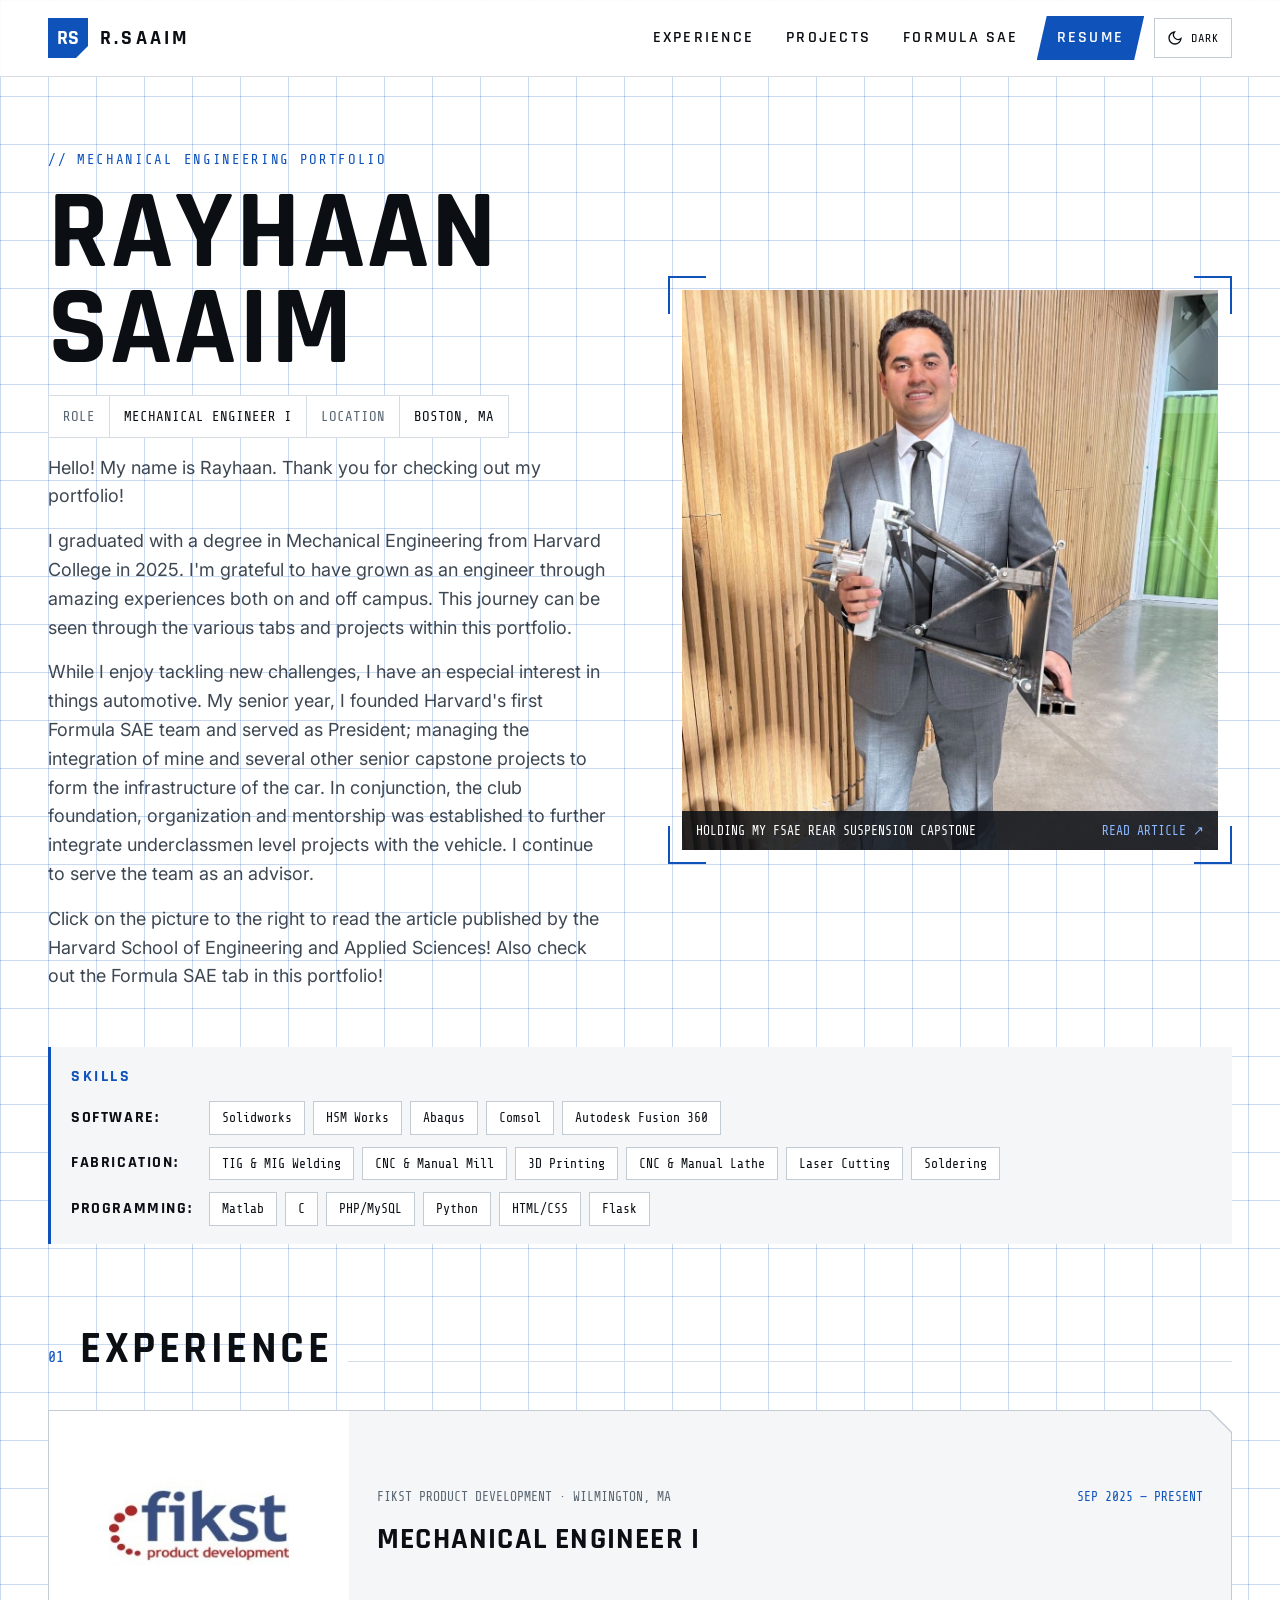
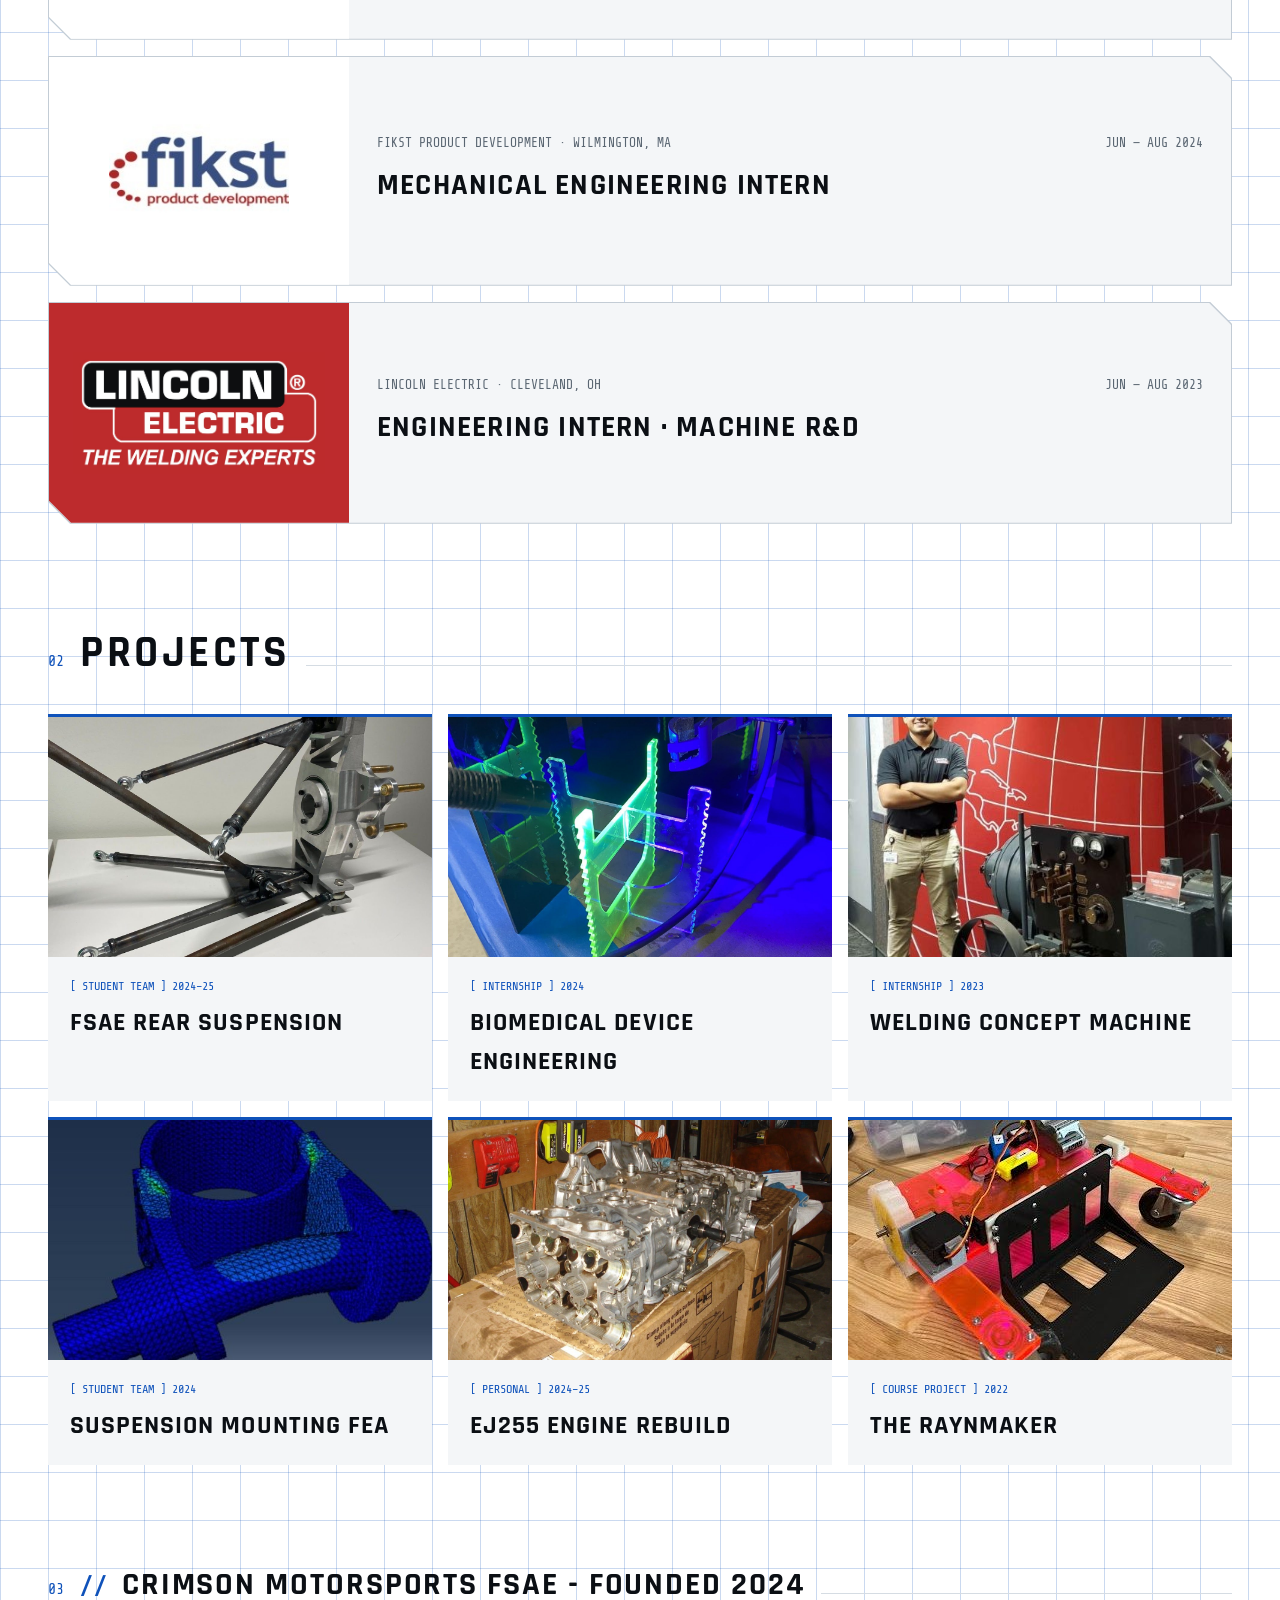
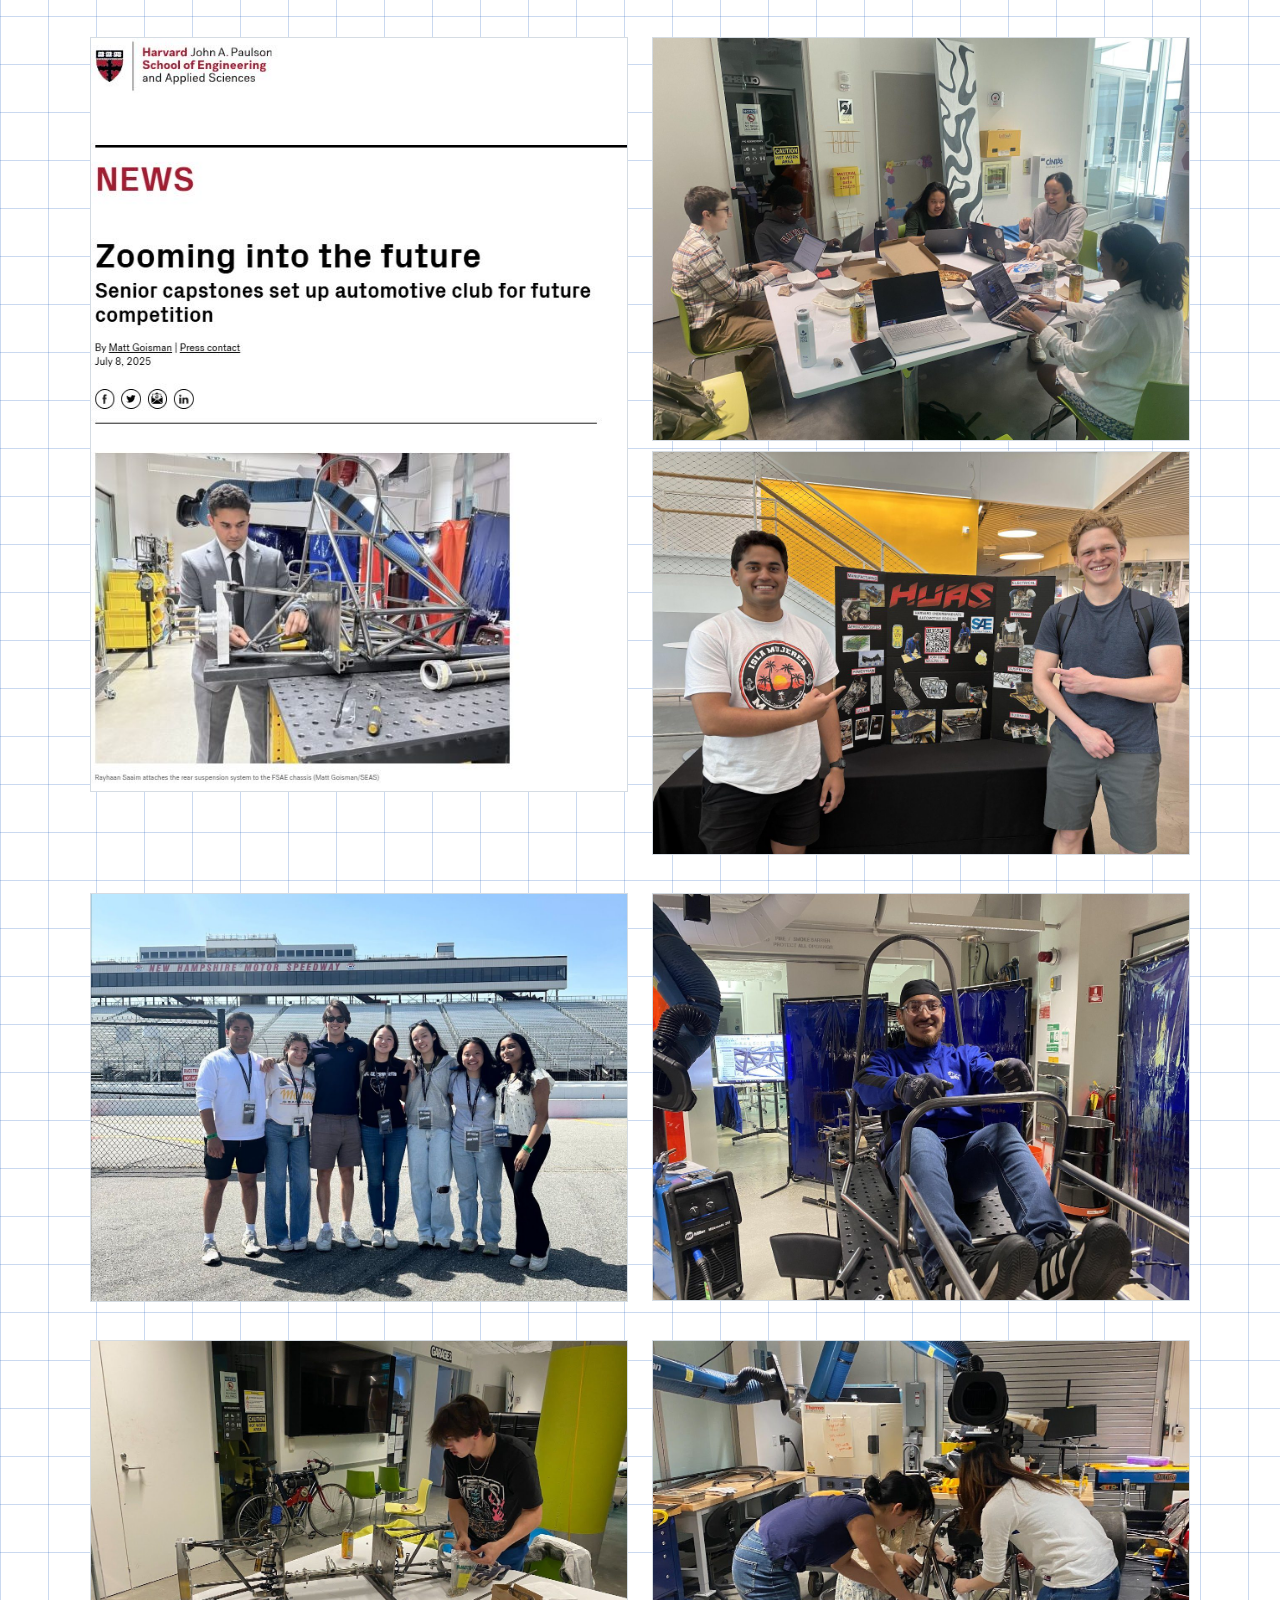
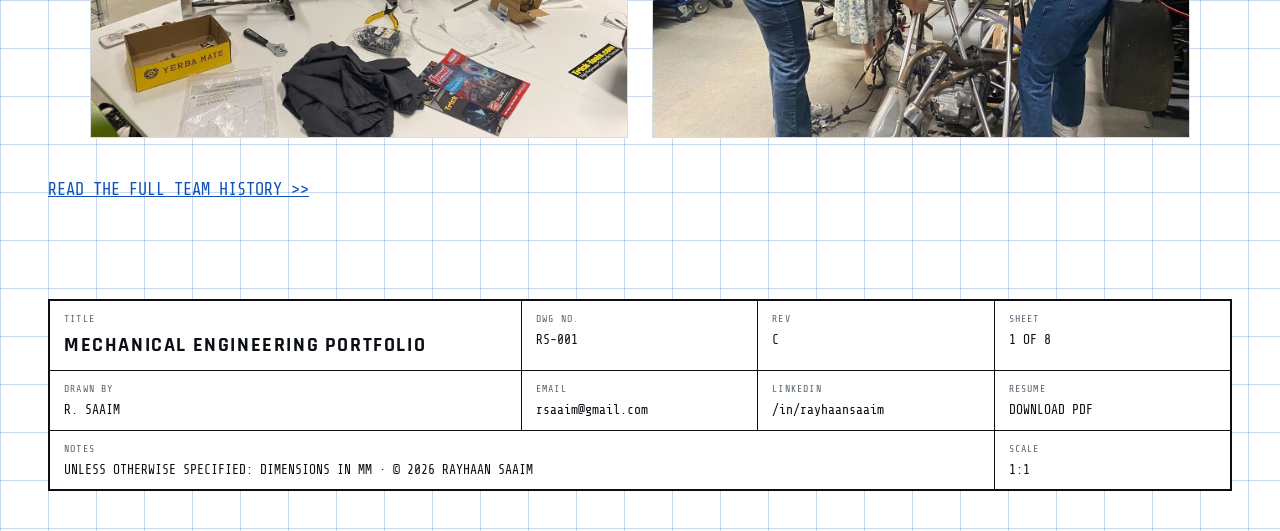
==== index.html @ 8b0a8cba "Remove homepage contact box (now in footer title block) Co-Authored-By: Claude Opus 5.5 <noreply@ant" ====
<!doctype html>
<html lang="en" data-theme="light">
<head>
<meta charset="utf-8">
<meta name="viewport" content="width=device-width, initial-scale=1">
<title>Rayhaan Saaim — Mechanical Engineer</title>
<meta name="description" content="Mechanical engineering portfolio of Rayhaan Saaim: production robotics hardware, FSAE suspension, FEA, and engine rebuilds.">
<meta property="og:title" content="Rayhaan Saaim — Mechanical Engineer">
<meta property="og:description" content="Mechanical engineering portfolio of Rayhaan Saaim: production robotics hardware, FSAE suspension, FEA, and engine rebuilds.">
<meta property="og:image" content="https://rsaaim.github.io/assets/img/hero/01_hero-holding-rear-suspension.jpg">
<link rel="icon" href="assets/favicon.svg" type="image/svg+xml">
<script>try{var t=localStorage.getItem('theme');if(t==='dark'||t==='light')document.documentElement.setAttribute('data-theme',t);}catch(e){}</script>
<link rel="preconnect" href="https://fonts.googleapis.com">
<link rel="preconnect" href="https://fonts.gstatic.com" crossorigin>
<link href="https://fonts.googleapis.com/css2?family=Rajdhani:wght@500;600;700&family=Share+Tech+Mono&family=Inter:wght@400;500;600&display=swap" rel="stylesheet">
<link rel="stylesheet" href="css/style.css">
</head>
<body>
<a class="skip" href="#main">Skip to content</a>
<header class="site-header">
  <a class="brand" href="index.html"><span class="brand-mark" aria-hidden="true">RS</span><span class="brand-name">R.SAAIM</span></a>
  <nav class="nav" aria-label="Main">
    <a href="index.html#experience">EXPERIENCE</a>
    <a href="index.html#projects">PROJECTS</a>
        <a href="formula-sae.html">FORMULA SAE</a>
    <a class="btn-resume" href="resume.pdf" target="_blank" rel="noopener">RESUME</a>
    <button class="theme-toggle" type="button" aria-label="Switch to dark mode">DARK</button>
  </nav>
</header>
<main id="main">

  <section class="wrap hero" id="top">
    <div class="hero-copy">
      <p class="eyebrow">// MECHANICAL ENGINEERING PORTFOLIO</p>
      <h1>Rayhaan<br>Saaim</h1>
      <div class="readout"><span class="k">ROLE</span><span>MECHANICAL ENGINEER I</span><span class="k">LOCATION</span><span>BOSTON, MA</span></div>
      <p class="lede">Hello! My name is Rayhaan. Thank you for checking out my portfolio!</p>
      <p class="lede">I graduated with a degree in Mechanical Engineering from Harvard College in 2025. I'm grateful to have grown as an engineer through amazing experiences both on and off campus. This journey can be seen through the various tabs and projects within this portfolio.</p>
      <p class="lede">While I enjoy tackling new challenges, I have an especial interest in things automotive. My senior year, I founded Harvard's first Formula SAE team and served as President; managing the integration of mine and several other senior capstone projects to form the infrastructure of the car. In conjunction, the club foundation, organization and mentorship was established to further integrate underclassmen level projects with the vehicle. I continue to serve the team as an advisor.</p>
      <p class="lede">Click on the picture to the right to read the article published by the Harvard School of Engineering and Applied Sciences! Also check out the Formula SAE tab in this portfolio!</p>
    </div>
    <figure class="bracket-frame"><span class="br-b" aria-hidden="true"></span>
      <a href="https://seas.harvard.edu/news/2025/07/zooming-future" target="_blank" rel="noopener" title="Read the Harvard SEAS article">
        <img src="assets/img/site/home/home_01_holding-my-fsae-rear-suspension-capstone.jpg" alt="Rayhaan holding his FSAE rear suspension capstone. Links to the Harvard SEAS article.">
      </a>
      <figcaption class="img-caption"><span>HOLDING MY FSAE REAR SUSPENSION CAPSTONE</span><a class="acc" href="https://seas.harvard.edu/news/2025/07/zooming-future" target="_blank" rel="noopener">READ ARTICLE ↗</a></figcaption>
    </figure>
  </section>

  <section class="wrap" aria-labelledby="skills-h"><div class="skills"><h2 id="skills-h">SKILLS</h2><div class="skill-row"><span class="skill-cat">Software:</span><span class="chip">Solidworks</span><span class="chip">HSM Works</span><span class="chip">Abaqus</span><span class="chip">Comsol</span><span class="chip">Autodesk Fusion 360</span></div><div class="skill-row"><span class="skill-cat">Fabrication:</span><span class="chip">TIG &amp; MIG Welding</span><span class="chip">CNC &amp; Manual Mill</span><span class="chip">3D Printing</span><span class="chip">CNC &amp; Manual Lathe</span><span class="chip">Laser Cutting</span><span class="chip">Soldering</span></div><div class="skill-row"><span class="skill-cat">Programming:</span><span class="chip">Matlab</span><span class="chip">C</span><span class="chip">PHP/MySQL</span><span class="chip">Python</span><span class="chip">HTML/CSS</span><span class="chip">Flask</span></div></div></section>

  <section class="wrap section" id="experience">
    <div class="section-head"><span class="num">01</span><h2>Experience</h2><span class="rule" aria-hidden="true"></span></div>
    <div class="xp-list">
      <div class="xp chamfer reveal"><div class="xp-inner chamfer"><div class="xp-logo" style="background:#FFFFFF"><img src="assets/img/logos/fikst.jpg" alt="Fikst Product Development logo" loading="lazy"></div>
        <div class="xp-body"><div class="meta"><span>FIKST PRODUCT DEVELOPMENT · WILMINGTON, MA</span><span class="acc">SEP 2025 — PRESENT</span></div>
          <h3>Mechanical Engineer I</h3></div></div></div>
      <div class="xp chamfer reveal"><div class="xp-inner chamfer"><div class="xp-logo" style="background:#FFFFFF"><img src="assets/img/logos/fikst.jpg" alt="Fikst Product Development logo" loading="lazy"></div>
        <div class="xp-body"><div class="meta"><span>FIKST PRODUCT DEVELOPMENT · WILMINGTON, MA</span><span>JUN — AUG 2024</span></div>
          <h3>Mechanical Engineering Intern</h3></div></div></div>
      <div class="xp chamfer reveal"><div class="xp-inner chamfer"><div class="xp-logo" style="background:#BD2B2D"><img src="assets/img/logos/lincoln.jpg" alt="Lincoln Electric logo" loading="lazy"></div>
        <div class="xp-body"><div class="meta"><span>LINCOLN ELECTRIC · CLEVELAND, OH</span><span>JUN — AUG 2023</span></div>
          <h3>Engineering Intern · Machine R&amp;D</h3></div></div></div>
    </div>
  </section>

  <section class="wrap section" id="projects">
    <div class="section-head"><span class="num">02</span><h2>Projects</h2><span class="rule" aria-hidden="true"></span></div>
    <div class="cards" style="grid-template-columns: repeat(auto-fit, minmax(min(100%, 290px), 1fr))">
      <a class="card reveal" href="projects/fsae-suspension.html"><img src="assets/img/thumbs/fsae.jpg" alt="FSAE rear suspension upright and hub" loading="lazy">
        <div class="card-body"><span class="tag-line">[ STUDENT TEAM ] 2024–25</span><h3>FSAE Rear Suspension</h3></div></a>
      <a class="card reveal" href="projects/fikst-2024.html"><img src="assets/img/site/home/home_10_biomedical-device-engineering.jpg" alt="Biomedical device engineering at Fikst" loading="lazy">
        <div class="card-body"><span class="tag-line">[ INTERNSHIP ] 2024</span><h3>Biomedical Device Engineering</h3></div></a>
      <a class="card reveal" href="projects/lincoln.html"><img src="assets/img/thumbs/welding.jpg" alt="Rayhaan at Lincoln Electric" loading="lazy">
        <div class="card-body"><span class="tag-line">[ INTERNSHIP ] 2023</span><h3>Welding Concept Machine</h3></div></a>
      <a class="card reveal" href="projects/fea.html"><img src="assets/img/thumbs/fea.jpg" alt="Von Mises stress plot of the suspension mounting tab" loading="lazy">
        <div class="card-body"><span class="tag-line">[ STUDENT TEAM ] 2024</span><h3>Suspension Mounting FEA</h3></div></a>
      <a class="card reveal" href="projects/ej255.html"><img src="assets/img/thumbs/ej255.jpg" alt="Assembled EJ255 short block and heads" loading="lazy">
        <div class="card-body"><span class="tag-line">[ PERSONAL ] 2024–25</span><h3>EJ255 Engine Rebuild</h3></div></a>
      <a class="card reveal" href="projects/raynmaker.html"><img src="assets/img/thumbs/raynmaker.jpg" alt="The RaynMaker remote control robot" loading="lazy">
        <div class="card-body"><span class="tag-line">[ COURSE PROJECT ] 2022</span><h3>The RaynMaker</h3></div></a>
    </div>
  </section>

  <section class="wrap section layout" id="crimson">
    <div class="section-head"><span class="num">03</span><h2 style="margin:0"><a href="formula-sae.html" style="color:inherit;text-decoration:none">Crimson Motorsports FSAE</a> - Founded 2024</h2><span class="rule" aria-hidden="true"></span></div>
    <div class="lrow"><div class="lcol" style="grid-column:1 / span 6"><figure class="lfig"><a href="https://seas.harvard.edu/news/2025/07/zooming-future" target="_blank" rel="noopener"><img src="assets/img/site/home/home_02.jpg" alt="Crimson Motorsports FSAE" loading="lazy"></a></figure></div><div class="lcol" style="grid-column:7 / span 6"><figure class="lfig"><a href="formula-sae.html"><img src="assets/img/site/home/home_03.jpg" alt="Crimson Motorsports FSAE" loading="lazy"></a></figure><figure class="lfig"><a href="formula-sae.html"><img src="assets/img/site/home/home_04.jpg" alt="Crimson Motorsports FSAE" loading="lazy"></a></figure></div></div>
    <div class="lrow"><div class="lcol" style="grid-column:1 / span 6"><figure class="lfig"><a href="formula-sae.html"><img src="assets/img/site/home/home_05.jpg" alt="Crimson Motorsports FSAE" loading="lazy"></a></figure></div><div class="lcol" style="grid-column:7 / span 6"><figure class="lfig"><a href="formula-sae.html"><img src="assets/img/site/home/home_06.jpg" alt="Crimson Motorsports FSAE" loading="lazy"></a></figure></div></div>
    <div class="lrow"><div class="lcol" style="grid-column:1 / span 6"><figure class="lfig"><a href="formula-sae.html"><img src="assets/img/site/home/home_07.jpg" alt="Crimson Motorsports FSAE" loading="lazy"></a></figure></div><div class="lcol" style="grid-column:7 / span 6"><figure class="lfig"><a href="formula-sae.html"><img src="assets/img/site/home/home_08_projects.jpg" alt="Crimson Motorsports FSAE" loading="lazy"></a></figure></div></div>
    <p class="meta" style="justify-content:flex-start"><a href="formula-sae.html">READ THE FULL TEAM HISTORY &gt;&gt;</a></p>
  </section>

</main>
<footer class="title-block" aria-label="Site footer">
  <div class="tb">
    <div class="tb-cell tb-title"><span class="tb-k">TITLE</span><span class="tb-v">MECHANICAL ENGINEERING PORTFOLIO</span></div>
    <div class="tb-cell"><span class="tb-k">DWG NO.</span><span class="tb-v">RS-001</span></div>
    <div class="tb-cell"><span class="tb-k">REV</span><span class="tb-v">C</span></div>
    <div class="tb-cell"><span class="tb-k">SHEET</span><span class="tb-v">1 OF 8</span></div>
    <div class="tb-cell"><span class="tb-k">DRAWN BY</span><span class="tb-v">R. SAAIM</span></div>
    <div class="tb-cell"><span class="tb-k">EMAIL</span><a class="tb-v" href="mailto:rsaaim@gmail.com">rsaaim@gmail.com</a></div>
    <div class="tb-cell"><span class="tb-k">LINKEDIN</span><a class="tb-v" href="https://www.linkedin.com/in/rayhaansaaim/" target="_blank" rel="noopener">/in/rayhaansaaim</a></div>
    <div class="tb-cell"><span class="tb-k">RESUME</span><a class="tb-v" href="resume.pdf" target="_blank" rel="noopener">DOWNLOAD PDF</a></div>
    <div class="tb-cell tb-wide"><span class="tb-k">NOTES</span><span class="tb-v">UNLESS OTHERWISE SPECIFIED: DIMENSIONS IN MM · © 2026 RAYHAAN SAAIM</span></div>
    <div class="tb-cell"><span class="tb-k">SCALE</span><span class="tb-v">1:1</span></div>
  </div>
</footer>
<script src="js/site.js"></script>
</body>
</html>
---- css/style.css ----
/* Rayhaan Saaim portfolio — light (sapphire) and dark (graphite/cyan) themes */
:root {
  --bg: #FFFFFF;
  --grid: rgba(15, 82, 186, 0.22);
  --panel: #F4F6F8;
  --panel-2: #EAEEF2;
  --line: #D5DCE3;
  --line-2: #C3CCD5;
  --text: #0B0F14;
  --text-2: #3D4752;
  --muted: #5A6672;
  --accent: #0F52BA;
  --accent-hover: #0B3D8C;
  --on-accent: #FFFFFF;
  --header-bg: rgba(255, 255, 255, 0.88);
  --caption-accent: #8CB8FF;
  --ok: #1F9D55;
  --cut: 22px;
  --display: "Rajdhani", "Arial Narrow", sans-serif;
  --mono: "Share Tech Mono", ui-monospace, monospace;
  --body: "Inter", system-ui, -apple-system, sans-serif;
  color-scheme: light;
}
[data-theme="dark"] {
  --bg: #0B0F14;
  --grid: rgba(255, 255, 255, 0.04);
  --panel: #121821;
  --panel-2: #0E141A;
  --line: #1E2630;
  --line-2: #26303B;
  --text: #E6EBF0;
  --text-2: #B8C2CC;
  --muted: #9AA6B2;
  --accent: #5FD4E8;
  --accent-hover: #A6ECF7;
  --on-accent: #0B0F14;
  --header-bg: rgba(11, 15, 20, 0.92);
  --caption-accent: #5FD4E8;
  --ok: #3DDC84;
  color-scheme: dark;
}

* { box-sizing: border-box; }
html { scroll-behavior: smooth; }
body {
  margin: 0;
  font-family: var(--body);
  color: var(--text);
  background-color: var(--bg);
  background-image:
    linear-gradient(var(--grid) 1px, transparent 1px),
    linear-gradient(90deg, var(--grid) 1px, transparent 1px);
  background-size: 48px 48px;
  line-height: 1.5;
  transition: background-color .25s, color .25s;
}
img { max-width: 100%; display: block; }
a { color: var(--accent); }
a:hover { color: var(--accent-hover); }
:focus-visible { outline: 2px solid var(--accent); outline-offset: 3px; }
.wrap { max-width: 1344px; margin: 0 auto; padding-left: 48px; padding-right: 48px; }
.mono { font-family: var(--mono); }
.skip { position: absolute; left: -9999px; }
.skip:focus { left: 16px; top: 16px; z-index: 100; background: var(--accent); color: var(--on-accent); padding: 10px 14px; }

/* Header */
.site-header {
  position: sticky; top: 0; z-index: 50;
  display: flex; flex-wrap: wrap; justify-content: space-between; align-items: center; gap: 12px;
  padding: 16px 48px; border-bottom: 1px solid var(--line);
  background: var(--header-bg); backdrop-filter: blur(6px);
}
.brand { display: flex; align-items: center; gap: 12px; text-decoration: none; color: var(--text); }
.brand-mark {
  display: inline-flex; align-items: center; justify-content: center; width: 40px; height: 40px;
  background: var(--accent); color: var(--on-accent); font-family: var(--display); font-weight: 700; font-size: 20px;
  clip-path: polygon(0 0, 100% 0, 100% 70%, 70% 100%, 0 100%);
}
.brand-name { font-family: var(--display); font-weight: 700; font-size: 20px; letter-spacing: .16em; }
.nav { display: flex; flex-wrap: wrap; align-items: center; gap: 4px; font-family: var(--display); font-weight: 600; font-size: 16px; letter-spacing: .14em; }
.nav a { padding: 10px 14px; color: var(--text); text-decoration: none; }
.nav a:hover { color: var(--accent); }
.nav .btn-resume { color: var(--on-accent); background: var(--accent); clip-path: polygon(10px 0, 100% 0, calc(100% - 10px) 100%, 0 100%); padding: 10px 20px; }
.nav .btn-resume:hover { color: var(--on-accent); background: var(--accent-hover); }
.theme-toggle {
  display: inline-flex; align-items: center; gap: 8px; min-height: 40px; padding: 0 12px; margin-left: 6px;
  background: transparent; border: 1px solid var(--line-2); color: var(--text); cursor: pointer;
  font-family: var(--mono); font-size: 12px; letter-spacing: .08em;
}
.theme-toggle:hover { border-color: var(--accent); color: var(--accent); }
.theme-toggle svg { width: 16px; height: 16px; }

/* Hero */
.hero { display: grid; grid-template-columns: repeat(auto-fit, minmax(min(100%, 500px), 1fr)); gap: 56px; align-items: center; padding-top: 72px; padding-bottom: 56px; }
.hero-copy { display: flex; flex-direction: column; gap: 22px; }
.eyebrow { margin: 0; font-family: var(--mono); font-size: 14px; letter-spacing: .12em; color: var(--accent); }
.hero h1 { margin: 0; font-family: var(--display); font-weight: 700; font-size: clamp(64px, 9vw, 112px); line-height: .86; letter-spacing: .02em; text-transform: uppercase; }
.readout { display: flex; flex-wrap: wrap; font-family: var(--mono); font-size: 14px; border: 1px solid var(--line); align-self: flex-start; background: var(--bg); }
.readout span { padding: 10px 14px; border-right: 1px solid var(--line); }
.readout span:last-child { border-right: 0; }
.readout .k { color: var(--muted); }
.lede { margin: 0; font-size: 18px; line-height: 1.6; color: var(--text-2); max-width: 560px; }
.status { margin: 0; display: flex; align-items: center; gap: 10px; font-family: var(--mono); font-size: 14px; }
.status::before { content: ""; width: 10px; height: 10px; background: var(--ok); animation: blink 2.4s infinite; }
@keyframes blink { 50% { opacity: .35; } }

.bracket-frame { position: relative; margin: 0; padding: 14px; }
.bracket-frame::before, .bracket-frame::after, .bracket-frame .br-b::before, .bracket-frame .br-b::after {
  content: ""; position: absolute; width: 36px; height: 36px; border-color: var(--accent); border-style: solid;
}
.bracket-frame::before { top: 0; left: 0; border-width: 2px 0 0 2px; }
.bracket-frame::after { top: 0; right: 0; border-width: 2px 2px 0 0; }
.bracket-frame .br-b::before { bottom: 0; left: 0; border-width: 0 0 2px 2px; }
.bracket-frame .br-b::after { bottom: 0; right: 0; border-width: 0 2px 2px 0; }
.bracket-frame img { width: 100%; height: 560px; object-fit: cover; object-position: center 28%; }
.img-caption {
  position: absolute; left: 14px; right: 14px; bottom: 14px; display: flex; justify-content: space-between; gap: 12px;
  padding: 10px 14px; background: rgba(11, 15, 20, .85); font-family: var(--mono); font-size: 13px; color: #FFFFFF;
}
.img-caption .acc { color: var(--caption-accent); }

/* Skills bar */
.skills { display: flex; flex-wrap: wrap; align-items: center; gap: 10px; padding: 18px 20px; background: var(--panel); border-left: 3px solid var(--accent); }
.skills h2 { margin: 0 8px 0 0; font-family: var(--display); font-weight: 700; font-size: 16px; letter-spacing: .16em; color: var(--accent); }
.chip { padding: 6px 12px; border: 1px solid var(--line-2); font-family: var(--mono); font-size: 13px; background: var(--bg); }

/* Section heads */
.section { padding-top: 72px; padding-bottom: 24px; }
.section-head { display: flex; align-items: baseline; gap: 16px; margin-bottom: 28px; }
.section-head .num { font-family: var(--mono); color: var(--accent); font-size: 15px; }
.section-head h2 { margin: 0; font-family: var(--display); font-weight: 700; font-size: 44px; letter-spacing: .08em; text-transform: uppercase; }
.section-head .rule { flex: 1; height: 1px; background: var(--line); }

/* Experience cards (chamfered) */
.xp-list { display: flex; flex-direction: column; gap: 16px; }
.chamfer { clip-path: polygon(0 0, calc(100% - var(--cut)) 0, 100% var(--cut), 100% 100%, var(--cut) 100%, 0 calc(100% - var(--cut))); }
.xp { display: block; text-decoration: none; color: var(--text); background: var(--line-2); padding: 1px; transition: background .2s, transform .2s; }
.xp:hover { background: var(--accent); color: var(--text); transform: translateX(4px); }
.xp-inner { display: grid; grid-template-columns: 300px minmax(0, 1fr); background: var(--panel); }
.xp-inner > img, .xp-nda { width: 100%; height: 100%; min-height: 220px; object-fit: cover; }
.xp-nda { display: flex; flex-direction: column; justify-content: center; gap: 10px; padding: 24px; background: var(--panel-2); font-family: var(--mono); font-size: 13px; color: var(--muted); }
.xp-nda .tag { color: var(--accent); }
.xp-nda .bar { height: 12px; background: var(--line); }
.xp-body { padding: 26px 28px; display: flex; flex-direction: column; gap: 10px; }
.meta { display: flex; flex-wrap: wrap; justify-content: space-between; gap: 8px; font-family: var(--mono); font-size: 13px; color: var(--muted); }
.meta .acc { color: var(--accent); }
.xp h3, .card h3 { margin: 0; font-family: var(--display); font-weight: 700; letter-spacing: .04em; text-transform: uppercase; }
.xp h3 { font-size: 30px; }
.xp p, .card p { margin: 0; font-size: 16px; line-height: 1.55; color: var(--text-2); }
.more { font-family: var(--display); font-weight: 700; letter-spacing: .14em; color: var(--accent); }

/* Project cards */
.cards { display: grid; grid-template-columns: repeat(auto-fit, minmax(min(100%, 380px), 1fr)); gap: 16px; }
.card { display: flex; flex-direction: column; text-decoration: none; color: var(--text); background: var(--panel); border-top: 3px solid var(--accent); transition: transform .2s, box-shadow .2s; }
.card:hover { color: var(--text); transform: translateY(-4px); box-shadow: 0 10px 0 -6px var(--accent); }
.card img { width: 100%; height: 240px; object-fit: cover; }
.card img.contain { object-fit: contain; background: #FFFFFF; }
.card-body { padding: 20px 22px; display: flex; flex-direction: column; gap: 8px; }
.card h3 { font-size: 26px; }
.tag-line { font-family: var(--mono); font-size: 12px; color: var(--accent); }

/* About + contact */
.about { display: grid; grid-template-columns: repeat(auto-fit, minmax(min(100%, 420px), 1fr)); gap: 40px; padding-top: 72px; padding-bottom: 40px; }
.about p { margin: 0; font-size: 17px; line-height: 1.65; color: var(--text-2); }
.contact-box { background: var(--panel); border: 1px solid var(--line); padding: 28px; display: flex; flex-direction: column; gap: 14px; font-family: var(--mono); font-size: 15px; }
.contact-box .h { color: var(--accent); }
.contact-box a { color: var(--text); text-decoration: none; }
.contact-box a:hover { color: var(--accent); }
.site-footer { border-top: 1px solid var(--line); padding: 20px 48px; display: flex; flex-wrap: wrap; justify-content: space-between; gap: 12px; font-family: var(--mono); font-size: 13px; color: var(--muted); background: var(--bg); margin-top: 40px; }

/* Project detail pages */
.crumb { font-family: var(--mono); font-size: 13px; padding-top: 32px; }
.crumb a { color: var(--muted); text-decoration: none; }
.crumb a:hover { color: var(--accent); }
.proj-hero { padding-top: 24px; padding-bottom: 32px; display: flex; flex-direction: column; gap: 18px; }
.proj-hero h1 { margin: 0; font-family: var(--display); font-weight: 700; font-size: clamp(44px, 6vw, 80px); line-height: .92; text-transform: uppercase; letter-spacing: .02em; }
.proj-hero .lede { max-width: 820px; }
.specs { display: grid; grid-template-columns: repeat(auto-fit, minmax(200px, 1fr)); border: 1px solid var(--line); background: var(--panel); }
.specs div { padding: 18px 20px; border-right: 1px solid var(--line); }
.specs div:last-child { border-right: 0; }
.specs .k { margin: 0 0 4px; font-family: var(--mono); font-size: 12px; color: var(--muted); }
.specs .v { margin: 0; font-family: var(--display); font-weight: 700; font-size: 28px; color: var(--accent); }
.prose { max-width: 820px; }
.prose h2 { font-family: var(--display); font-weight: 700; font-size: 32px; letter-spacing: .06em; text-transform: uppercase; margin: 48px 0 12px; }
.prose h2::before { content: "// "; color: var(--accent); font-family: var(--mono); font-size: 22px; }
.prose p, .prose li { font-size: 17px; line-height: 1.7; color: var(--text-2); }
.prose strong { color: var(--text); }
.gallery { display: grid; grid-template-columns: repeat(auto-fill, minmax(min(100%, 300px), 1fr)); gap: 16px; margin: 24px 0 8px; }
.gallery.wide { grid-template-columns: repeat(auto-fill, minmax(min(100%, 420px), 1fr)); }
.gallery figure { margin: 0; background: var(--panel); border: 1px solid var(--line); }
.gallery a { display: block; }
.gallery img { width: 100%; height: 260px; object-fit: cover; }
.gallery img.contain { object-fit: contain; background: #FFFFFF; }
.gallery figcaption { padding: 10px 12px; font-family: var(--mono); font-size: 12px; color: var(--muted); }
.nda-panel { border: 1px dashed var(--line-2); background: var(--panel-2); padding: 28px; font-family: var(--mono); font-size: 14px; color: var(--muted); display: flex; flex-direction: column; gap: 10px; margin: 24px 0; max-width: 820px; }
.nda-panel .tag { color: var(--accent); }
.next-proj { display: flex; flex-wrap: wrap; justify-content: space-between; gap: 16px; padding: 40px 0 8px; border-top: 1px solid var(--line); margin-top: 56px; font-family: var(--display); font-weight: 700; letter-spacing: .1em; font-size: 18px; }
.next-proj a { text-decoration: none; }

/* Reveal on scroll */
.reveal { opacity: 0; transform: translateY(16px); transition: opacity .6s ease, transform .6s ease; }
.reveal.in { opacity: 1; transform: none; }
@media (prefers-reduced-motion: reduce) {
  .reveal { opacity: 1; transform: none; transition: none; }
  .status::before { animation: none; }
  html { scroll-behavior: auto; }
}

/* Small screens */
@media (max-width: 760px) {
  .wrap { padding-left: 20px; padding-right: 20px; }
  .site-header { padding: 12px 20px; position: static; }
  .nav { font-size: 14px; }
  .nav a { padding: 8px 10px; }
  .xp-inner { grid-template-columns: 1fr; }
  .xp-inner > img, .xp-nda { height: 200px; min-height: 0; }
  .bracket-frame img { height: 420px; }
  .section-head h2 { font-size: 34px; }
  .site-footer { padding: 20px; }
}
.card-nda { height: 240px; display: flex; flex-direction: column; justify-content: center; align-items: center; gap: 8px; background: var(--panel-2); font-family: var(--mono); font-size: 13px; color: var(--muted); }
.card-nda .tag { color: var(--accent); }
.prose.original { max-width: none; }
.prose.original > :not(.gallery) { max-width: 820px; }
.prose.original h3 { font-family: var(--display); font-weight: 700; font-size: 24px; letter-spacing: .04em; text-transform: uppercase; margin: 32px 0 8px; color: var(--accent); }
.prose ul ul { margin-top: 4px; }
.gallery img.contain { background: var(--panel-2); }

/* Layout pages: mirrors the original 12-column Google Sites grid */
.layout .lrow { display: grid; grid-template-columns: repeat(12, minmax(0, 1fr)); gap: 24px; margin: 0 auto 28px; max-width: 1100px; align-items: start; }
.layout .lcol > *:first-child { margin-top: 0; }
.layout p, .layout li { font-size: 17px; line-height: 1.7; color: var(--text-2); }
.layout p { margin: 0 0 14px; }
.layout ul { margin: 0 0 14px; padding-left: 22px; }
.layout ul ul { margin: 4px 0 4px; }
.layout h2 { font-family: var(--display); font-weight: 700; font-size: 32px; letter-spacing: .06em; text-transform: uppercase; margin: 24px 0 12px; }
.layout h2::before { content: "// "; color: var(--accent); font-family: var(--mono); font-size: 22px; }
.layout h3 { font-family: var(--display); font-weight: 700; font-size: 24px; letter-spacing: .04em; text-transform: uppercase; margin: 16px 0 8px; color: var(--accent); }
.layout .center { text-align: center; }
.layout .roster { margin: 0 0 4px; font-family: var(--mono); font-size: 15px; }
.lfig { margin: 0 0 10px; background: var(--panel); border: 1px solid var(--line); }
.lfig img { width: 100%; height: auto; }
.lfig figcaption { padding: 8px 12px; font-family: var(--mono); font-size: 12px; color: var(--muted); text-align: center; }
.video { position: relative; padding-top: 56.25%; background: #000; border: 1px solid var(--line); }
.video iframe { position: absolute; inset: 0; width: 100%; height: 100%; border: 0; }
@media (max-width: 760px) {
  .layout .lrow { grid-template-columns: 1fr; gap: 12px; }
  .layout .lcol { grid-column: 1 / -1 !important; }
}
.nav .btn-fsae { border: 1px solid var(--accent); color: var(--accent); }
.nav .btn-fsae:hover { background: var(--accent); color: var(--on-accent); }
.pic-grid { display: grid; grid-template-columns: repeat(2, minmax(0, 1fr)); gap: 12px; align-items: start; }
.hero .lede { margin: 0; }
.hero-copy { gap: 16px; }
.skills { flex-direction: column; align-items: stretch; gap: 12px; }
.skill-row { display: flex; flex-wrap: wrap; align-items: center; gap: 8px; }
.skill-cat { font-family: var(--display); font-weight: 700; font-size: 16px; letter-spacing: .1em; text-transform: uppercase; min-width: 130px; color: var(--text); }
.xp-logo { display: flex; align-items: center; justify-content: center; min-height: 220px; padding: 24px; }
.xp-inner > .xp-logo img { width: 100%; height: auto; max-height: 180px; object-fit: contain; }
.card img.logo-fit { object-fit: contain; background: #FFFFFF; padding: 30px; }
@media (max-width: 760px) { .xp-logo { min-height: 160px; } }
#contact .contact-box { display: inline-flex; width: auto; max-width: 100%; }
.xp:hover { transform: none; background: var(--line-2); }
.xp-body { justify-content: center; }
.img-caption a.acc { text-decoration: none; }
.img-caption a.acc:hover { text-decoration: underline; color: #FFFFFF; }
/* hide the text caret on non-editable content (shows when caret browsing is on) */
body { caret-color: transparent; }
input, textarea, [contenteditable="true"] { caret-color: auto; }

/* Footer styled as an engineering-drawing title block */
.title-block { margin-top: 56px; padding: 0 48px 40px; background: transparent; }
.tb { max-width: 1344px; margin: 0 auto; display: grid; grid-template-columns: 2fr repeat(3, minmax(0, 1fr)); border: 2px solid var(--text); background: var(--bg); font-family: var(--mono); }
.tb-cell { display: flex; flex-direction: column; gap: 4px; padding: 10px 14px; border-right: 1px solid var(--text); border-bottom: 1px solid var(--text); min-width: 0; }
.tb-cell:nth-child(4n) { border-right: 0; }
.tb-cell:nth-last-child(-n+2) { border-bottom: 0; }
.tb-wide { grid-column: span 3; }
.tb-cell:last-child { border-right: 0; }
.tb-k { font-size: 10px; letter-spacing: .12em; color: var(--muted); }
.tb-v { font-size: 13px; color: var(--text); text-decoration: none; overflow-wrap: anywhere; }
a.tb-v:hover { color: var(--accent); }
.tb-title .tb-v { font-family: var(--display); font-weight: 700; font-size: 20px; letter-spacing: .08em; }
@media (max-width: 760px) {
  .title-block { padding: 0 20px 24px; }
  .tb { grid-template-columns: 1fr 1fr; }
  .tb-title, .tb-wide { grid-column: span 2; }
  .tb-cell { border-right: 1px solid var(--text) !important; border-bottom: 1px solid var(--text) !important; }
}
/* robust cell borders: 1px gaps over an ink background */
.tb { gap: 1px; background: var(--text); }
.tb-cell, .tb-cell:nth-child(4n), .tb-cell:last-child { border: 0 !important; background: var(--bg); }
@media (max-width: 760px) {
  .tb-cell:nth-child(8), .tb-cell:last-child { grid-column: span 2; }
}
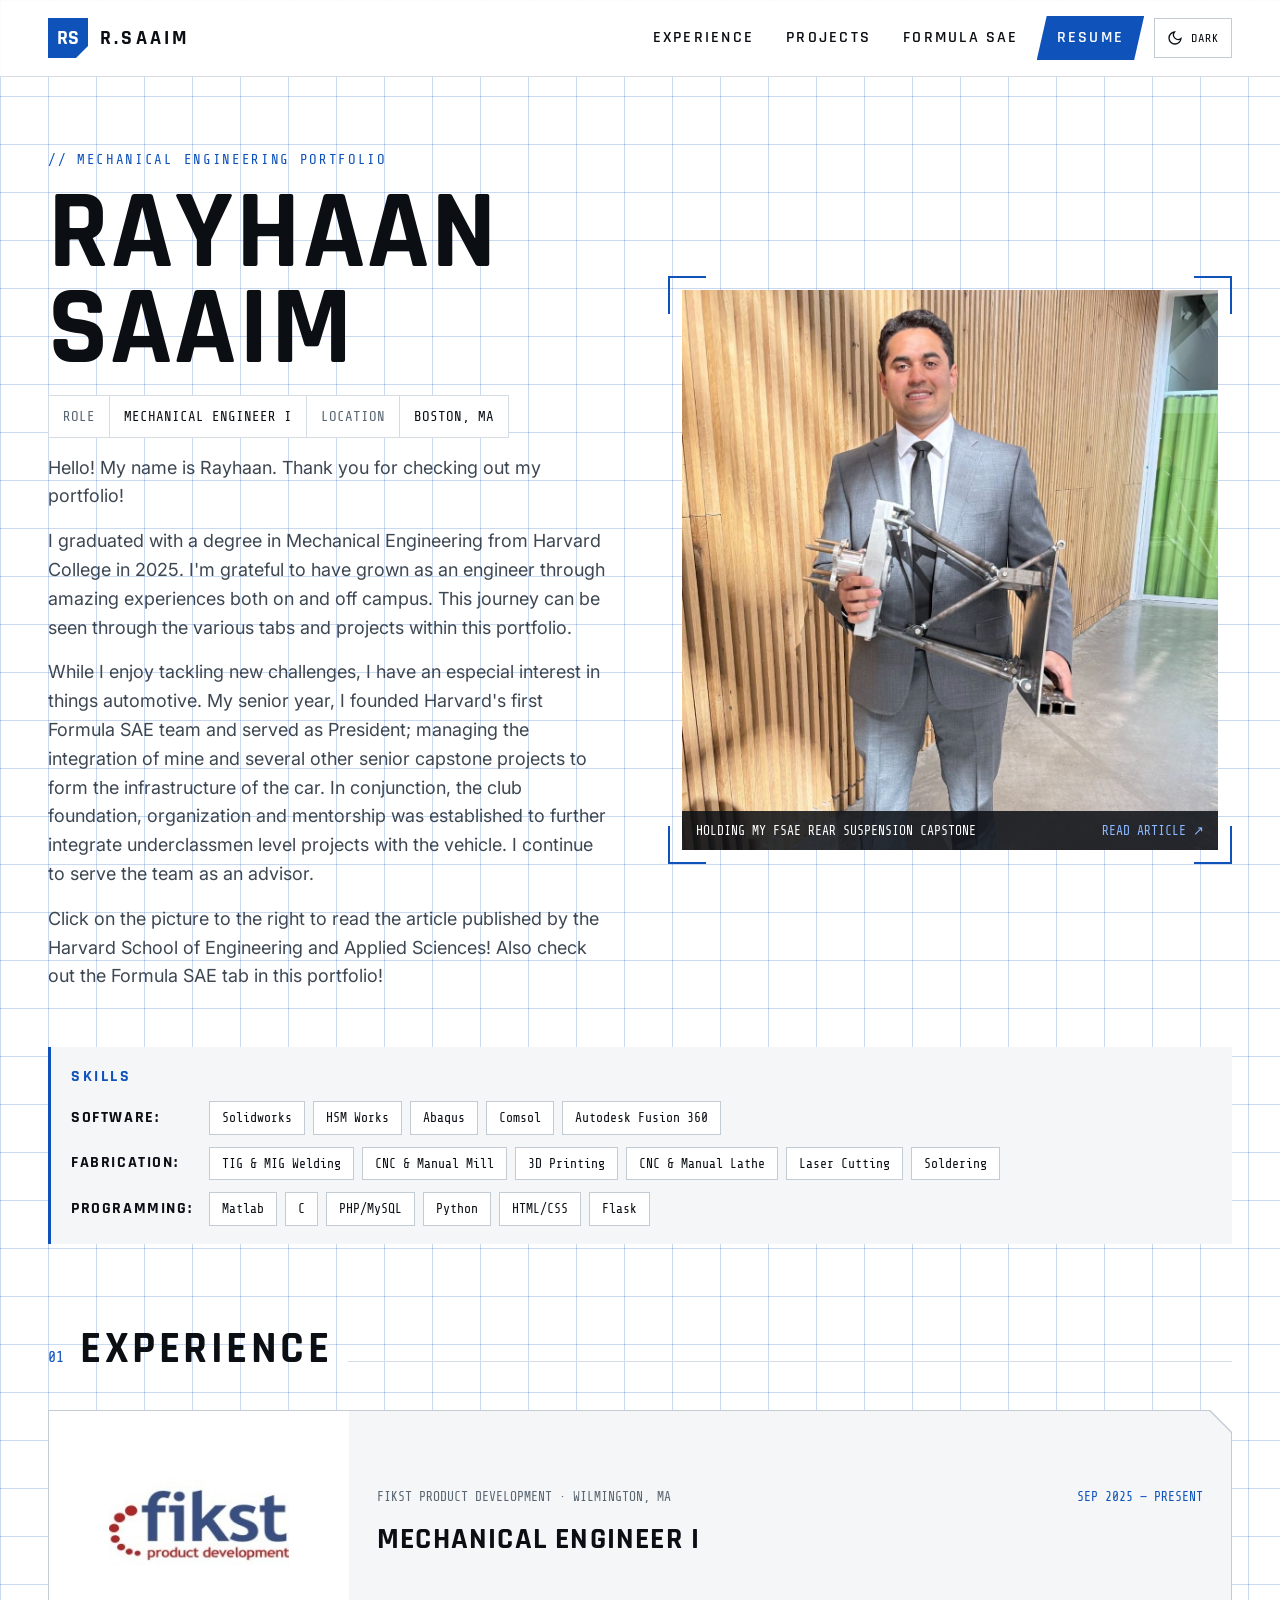
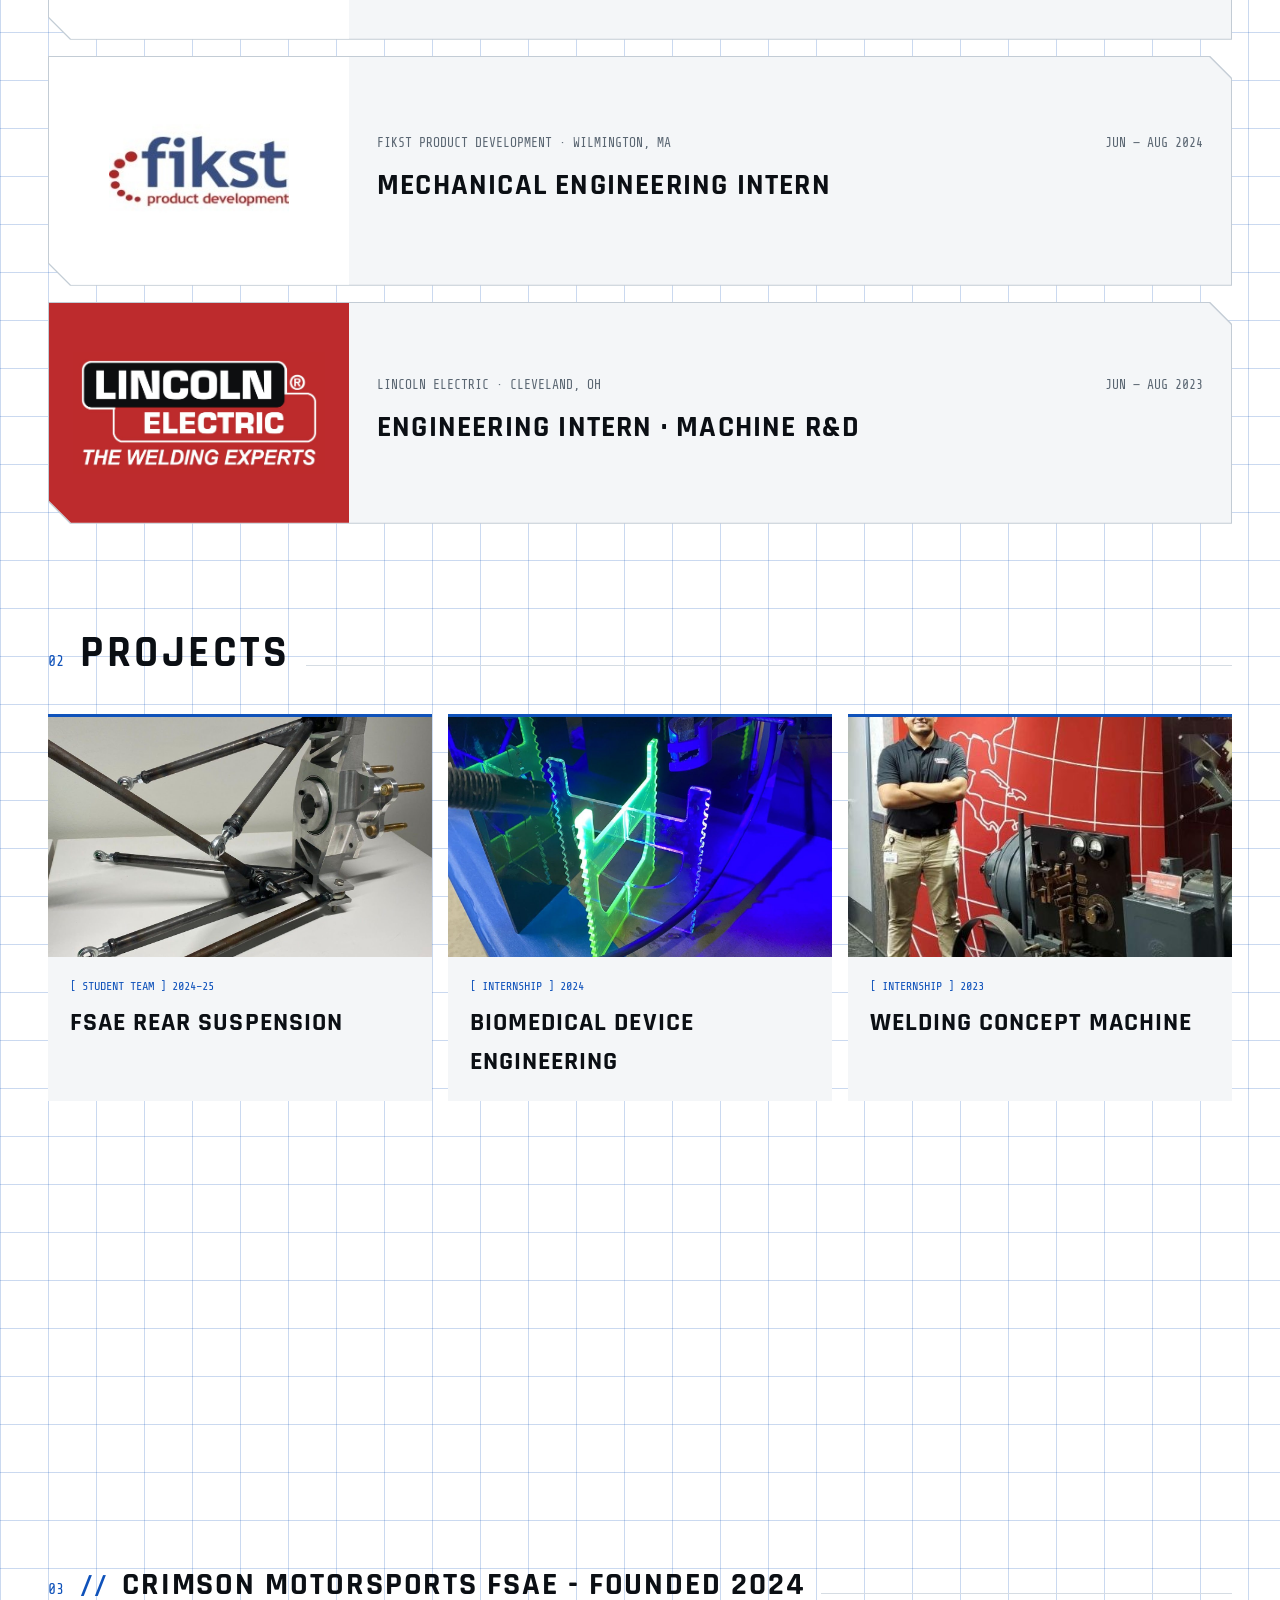
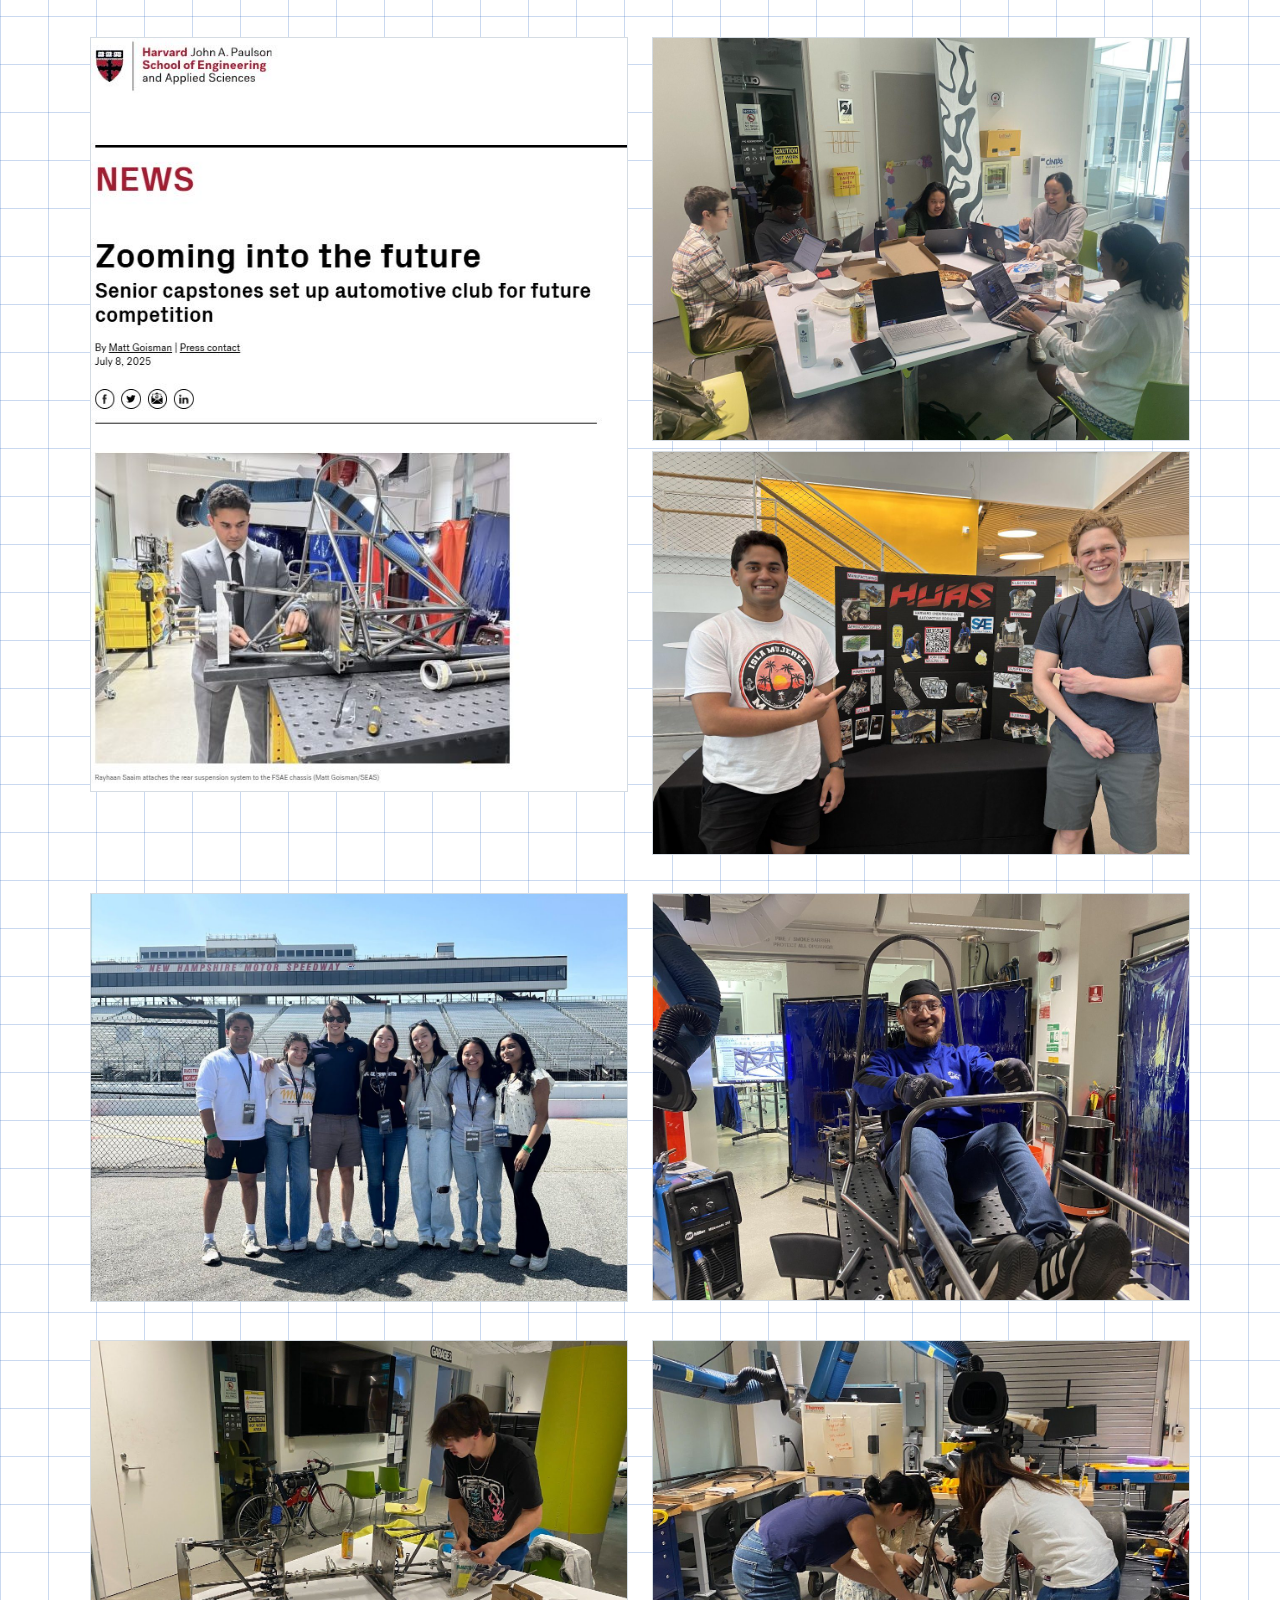
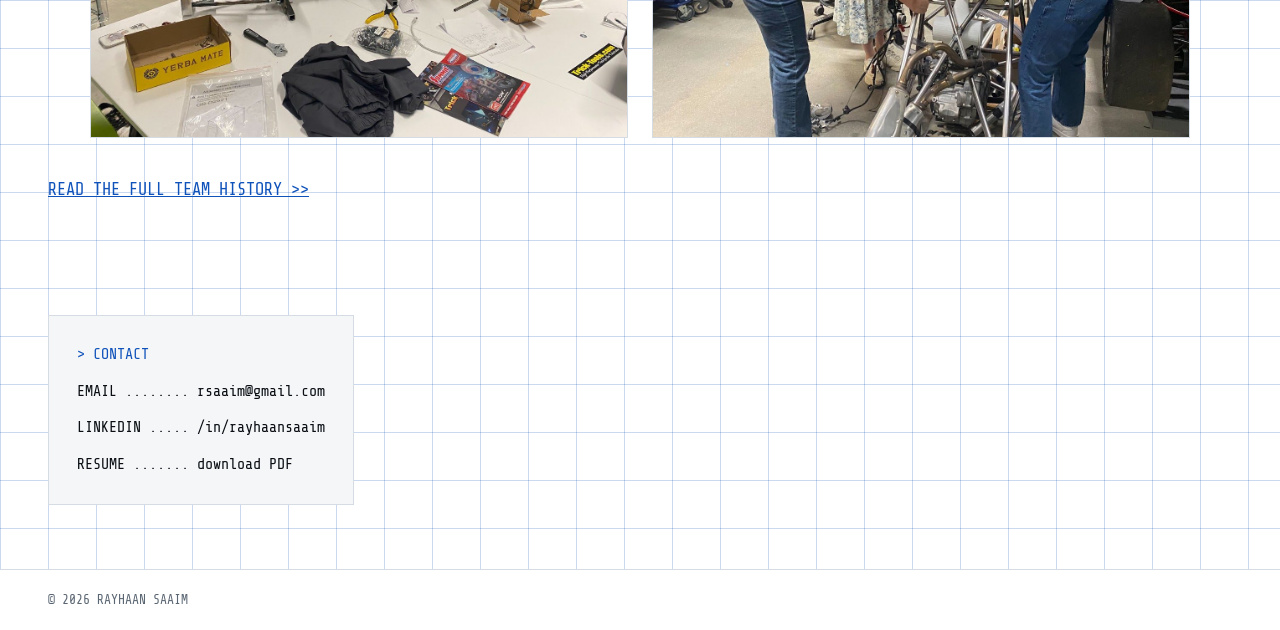
==== commit 2528fbf3: "Keep contact box; back to simple footer Co-Authored-By: Claude Opus 5.5 <noreply@anthropic.com> Clau" ====
--- a/index.html
+++ b/index.html
@@ -90,21 +90,16 @@
     <p class="meta" style="justify-content:flex-start"><a href="formula-sae.html">READ THE FULL TEAM HISTORY &gt;&gt;</a></p>
   </section>
 
+  <section class="wrap section" id="contact">
+    <div class="contact-box">
+      <span class="h">&gt; CONTACT</span>
+      <a href="mailto:rsaaim@gmail.com">EMAIL ........ rsaaim@gmail.com</a>
+      <a href="https://www.linkedin.com/in/rayhaansaaim/">LINKEDIN ..... /in/rayhaansaaim</a>
+      <a href="resume.pdf" target="_blank" rel="noopener">RESUME ....... download PDF</a>
+    </div>
+  </section>
 </main>
-<footer class="title-block" aria-label="Site footer">
-  <div class="tb">
-    <div class="tb-cell tb-title"><span class="tb-k">TITLE</span><span class="tb-v">MECHANICAL ENGINEERING PORTFOLIO</span></div>
-    <div class="tb-cell"><span class="tb-k">DWG NO.</span><span class="tb-v">RS-001</span></div>
-    <div class="tb-cell"><span class="tb-k">REV</span><span class="tb-v">C</span></div>
-    <div class="tb-cell"><span class="tb-k">SHEET</span><span class="tb-v">1 OF 8</span></div>
-    <div class="tb-cell"><span class="tb-k">DRAWN BY</span><span class="tb-v">R. SAAIM</span></div>
-    <div class="tb-cell"><span class="tb-k">EMAIL</span><a class="tb-v" href="mailto:rsaaim@gmail.com">rsaaim@gmail.com</a></div>
-    <div class="tb-cell"><span class="tb-k">LINKEDIN</span><a class="tb-v" href="https://www.linkedin.com/in/rayhaansaaim/" target="_blank" rel="noopener">/in/rayhaansaaim</a></div>
-    <div class="tb-cell"><span class="tb-k">RESUME</span><a class="tb-v" href="resume.pdf" target="_blank" rel="noopener">DOWNLOAD PDF</a></div>
-    <div class="tb-cell tb-wide"><span class="tb-k">NOTES</span><span class="tb-v">UNLESS OTHERWISE SPECIFIED: DIMENSIONS IN MM · © 2026 RAYHAAN SAAIM</span></div>
-    <div class="tb-cell"><span class="tb-k">SCALE</span><span class="tb-v">1:1</span></div>
-  </div>
-</footer>
+<footer class="site-footer"><span>© 2026 RAYHAAN SAAIM</span></footer>
 <script src="js/site.js"></script>
 </body>
 </html>
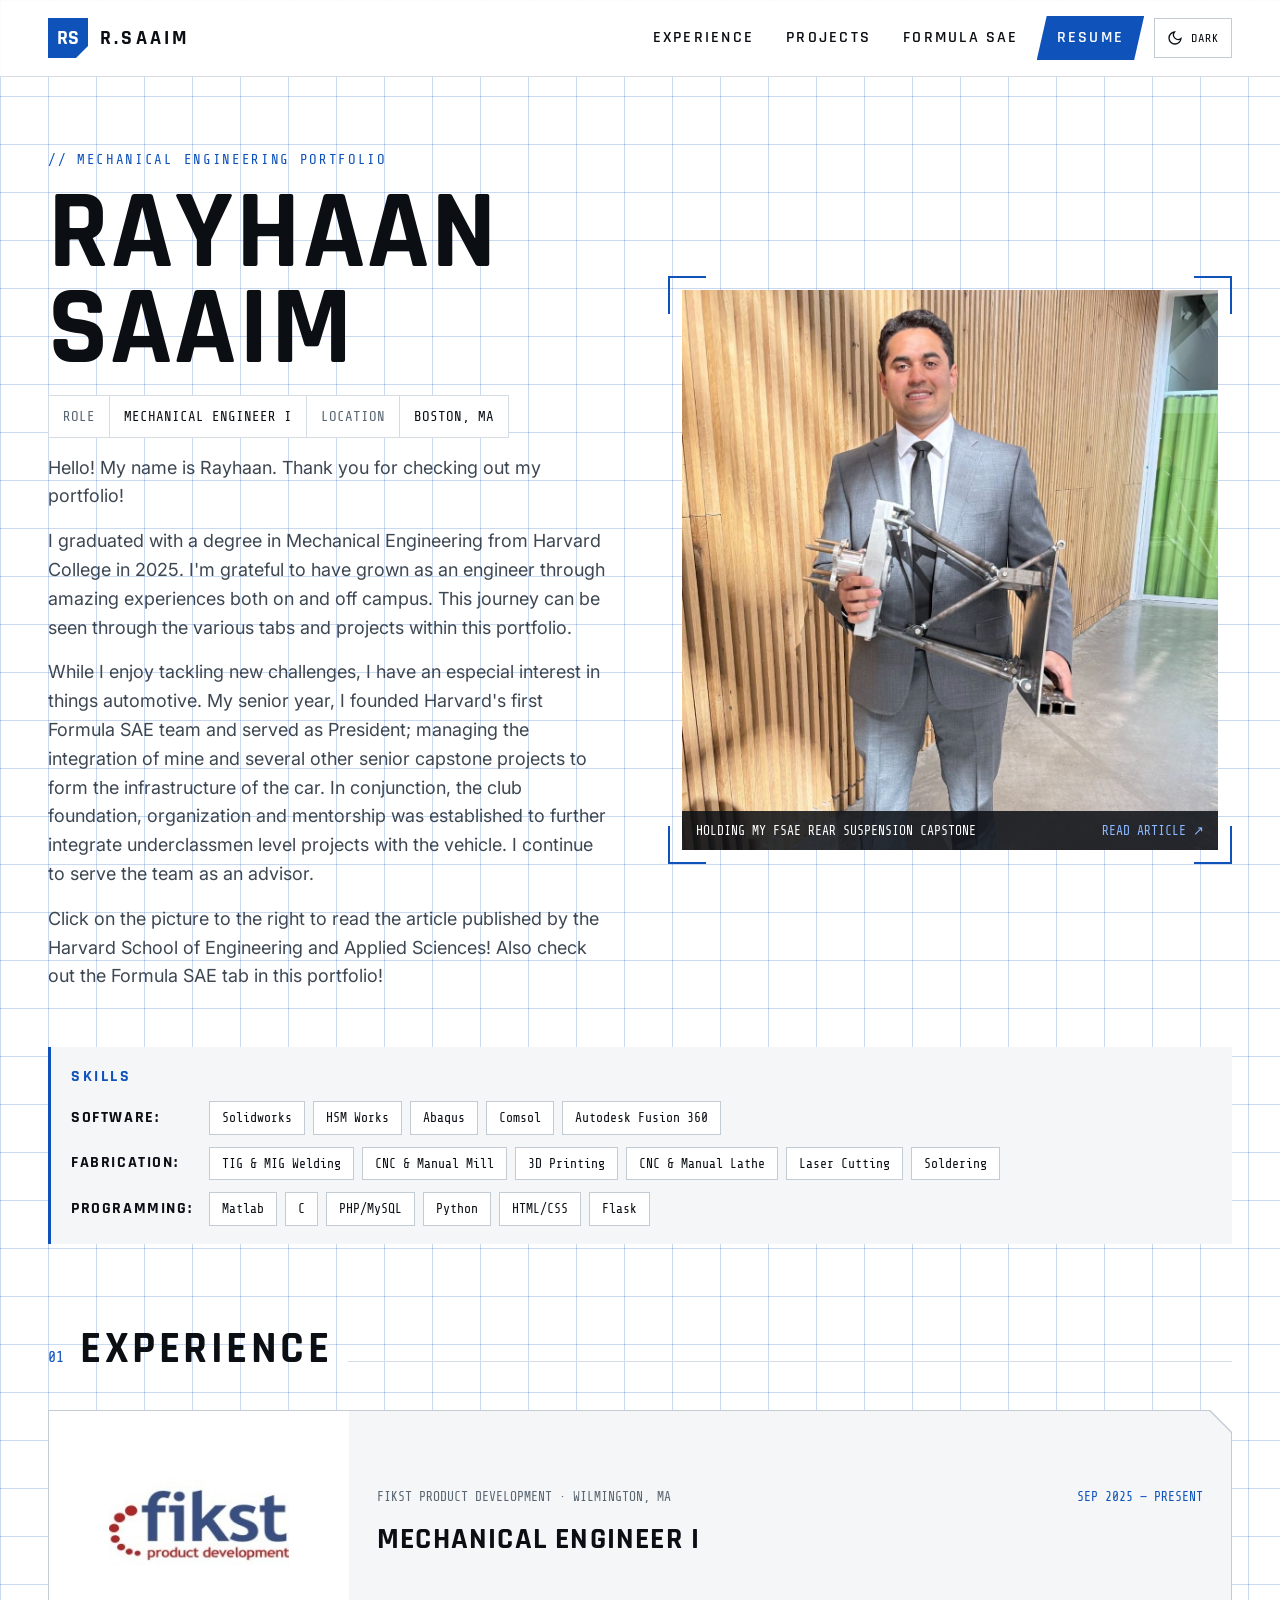
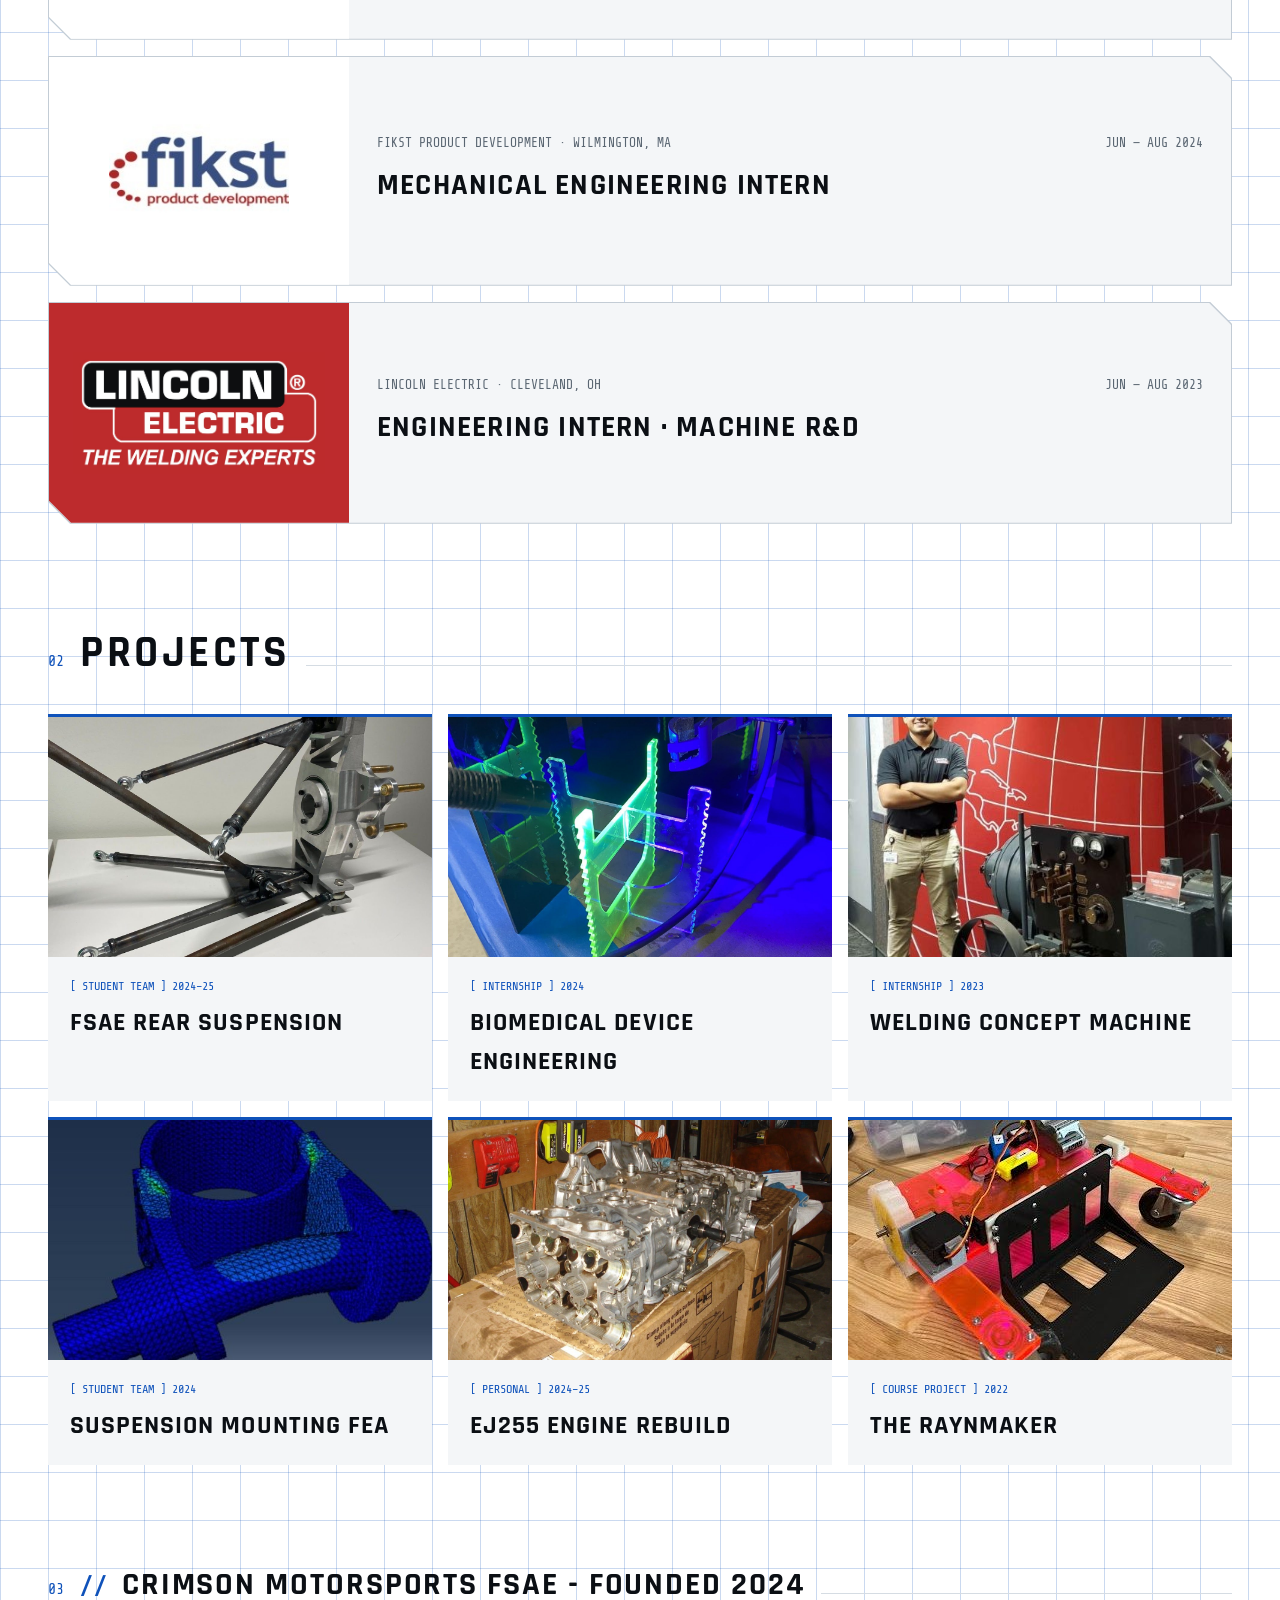
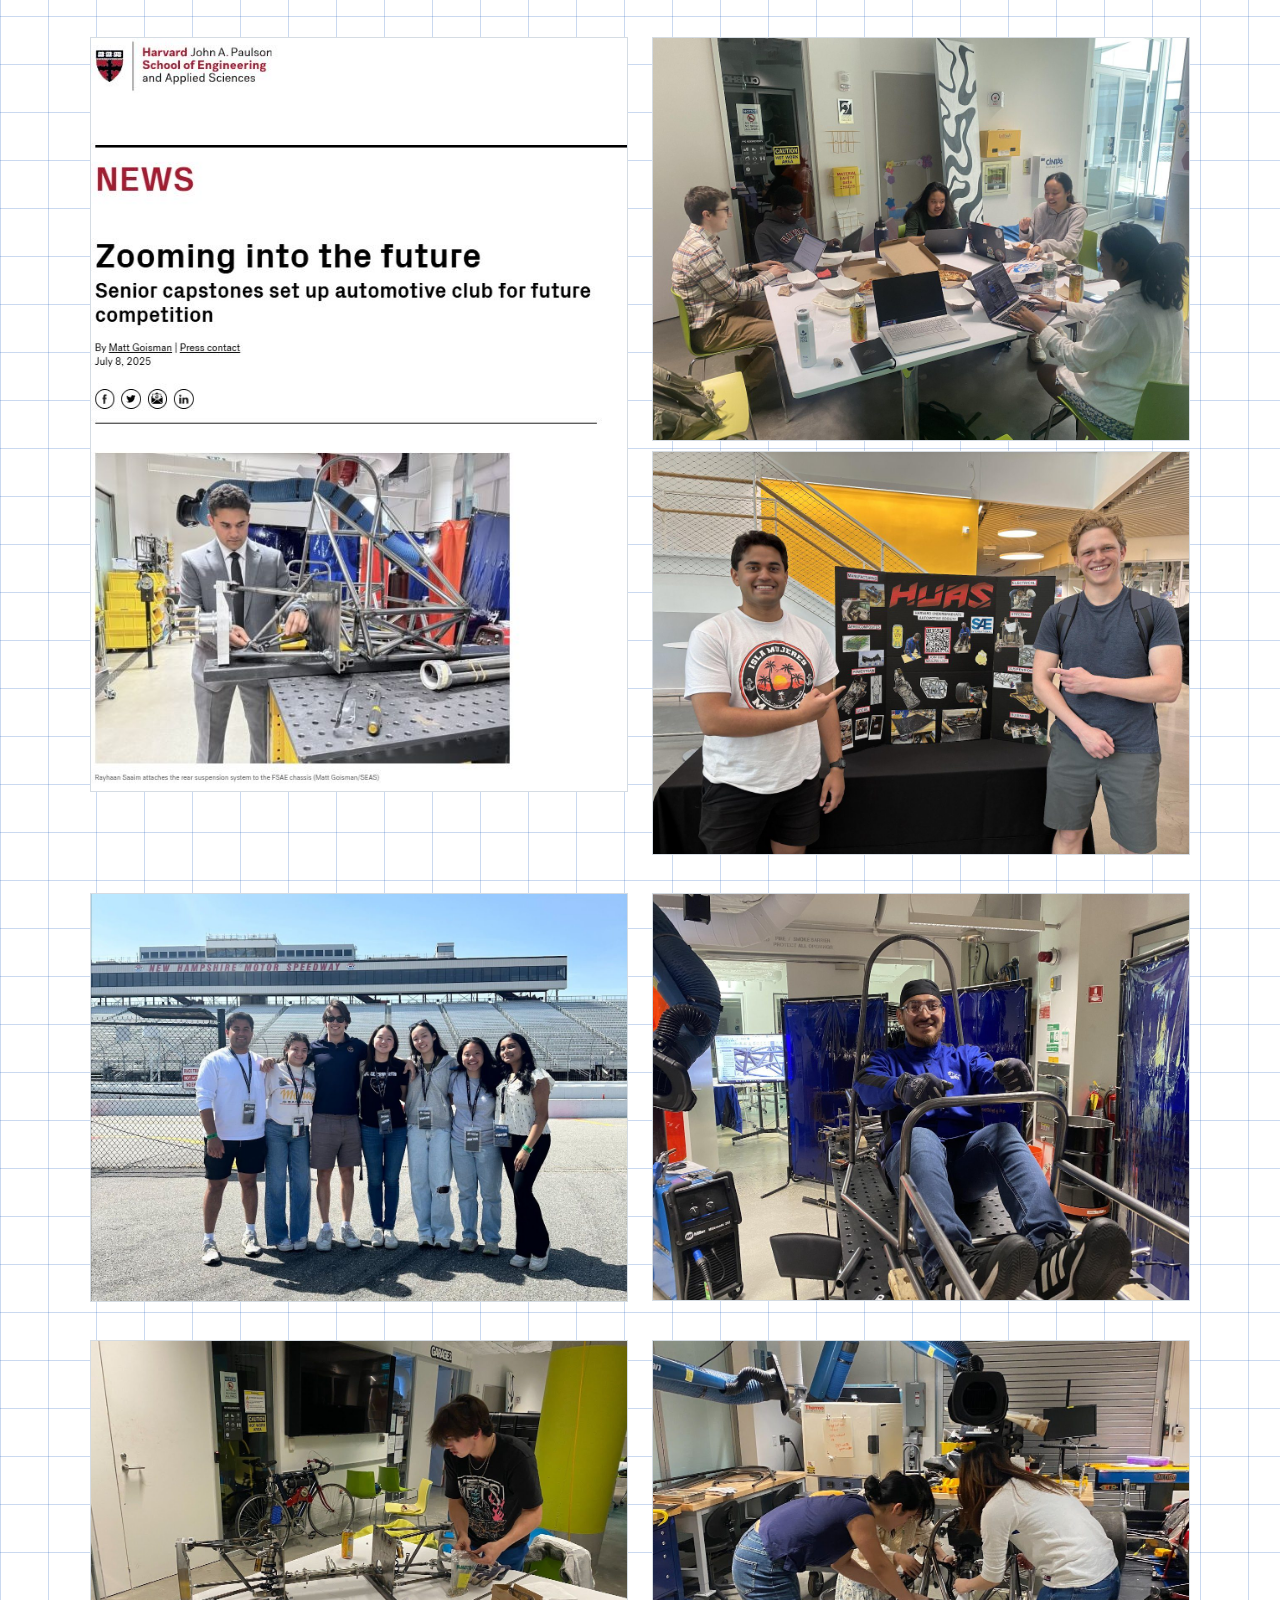
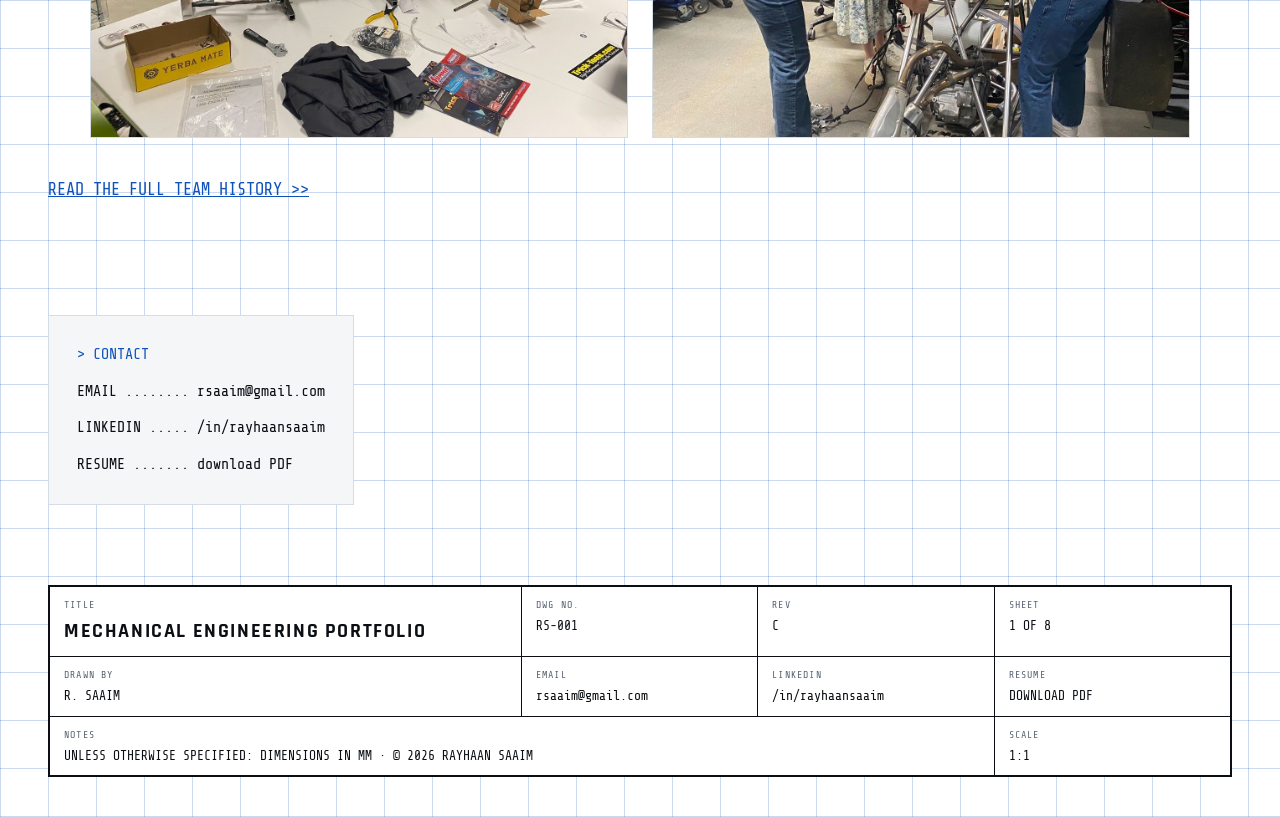
==== commit b3635733: "Revert "Remove homepage contact box (now in footer title block)" This reverts commit 8b0a8cba7c4ab69" ====
--- a/index.html
+++ b/index.html
@@ -99,7 +99,20 @@
     </div>
   </section>
 </main>
-<footer class="site-footer"><span>© 2026 RAYHAAN SAAIM</span></footer>
+<footer class="title-block" aria-label="Site footer">
+  <div class="tb">
+    <div class="tb-cell tb-title"><span class="tb-k">TITLE</span><span class="tb-v">MECHANICAL ENGINEERING PORTFOLIO</span></div>
+    <div class="tb-cell"><span class="tb-k">DWG NO.</span><span class="tb-v">RS-001</span></div>
+    <div class="tb-cell"><span class="tb-k">REV</span><span class="tb-v">C</span></div>
+    <div class="tb-cell"><span class="tb-k">SHEET</span><span class="tb-v">1 OF 8</span></div>
+    <div class="tb-cell"><span class="tb-k">DRAWN BY</span><span class="tb-v">R. SAAIM</span></div>
+    <div class="tb-cell"><span class="tb-k">EMAIL</span><a class="tb-v" href="mailto:rsaaim@gmail.com">rsaaim@gmail.com</a></div>
+    <div class="tb-cell"><span class="tb-k">LINKEDIN</span><a class="tb-v" href="https://www.linkedin.com/in/rayhaansaaim/" target="_blank" rel="noopener">/in/rayhaansaaim</a></div>
+    <div class="tb-cell"><span class="tb-k">RESUME</span><a class="tb-v" href="resume.pdf" target="_blank" rel="noopener">DOWNLOAD PDF</a></div>
+    <div class="tb-cell tb-wide"><span class="tb-k">NOTES</span><span class="tb-v">UNLESS OTHERWISE SPECIFIED: DIMENSIONS IN MM · © 2026 RAYHAAN SAAIM</span></div>
+    <div class="tb-cell"><span class="tb-k">SCALE</span><span class="tb-v">1:1</span></div>
+  </div>
+</footer>
 <script src="js/site.js"></script>
 </body>
 </html>
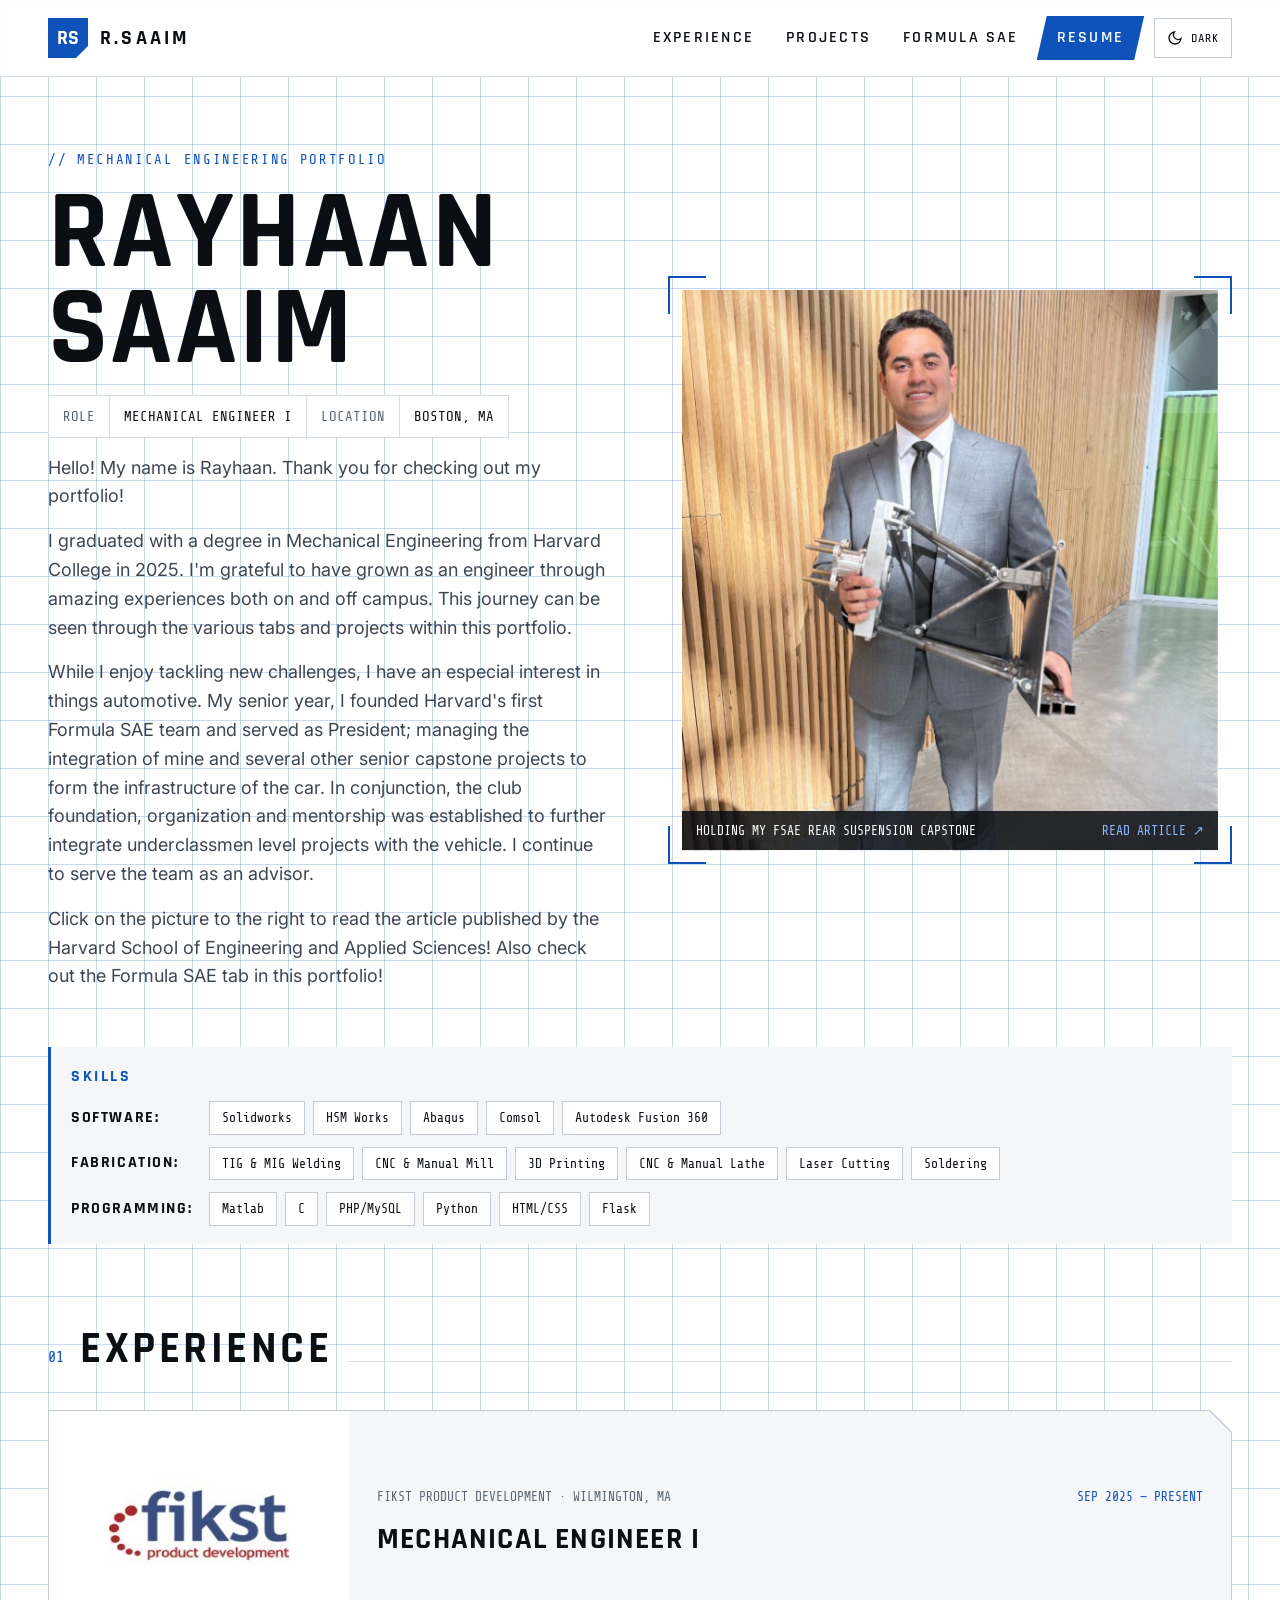
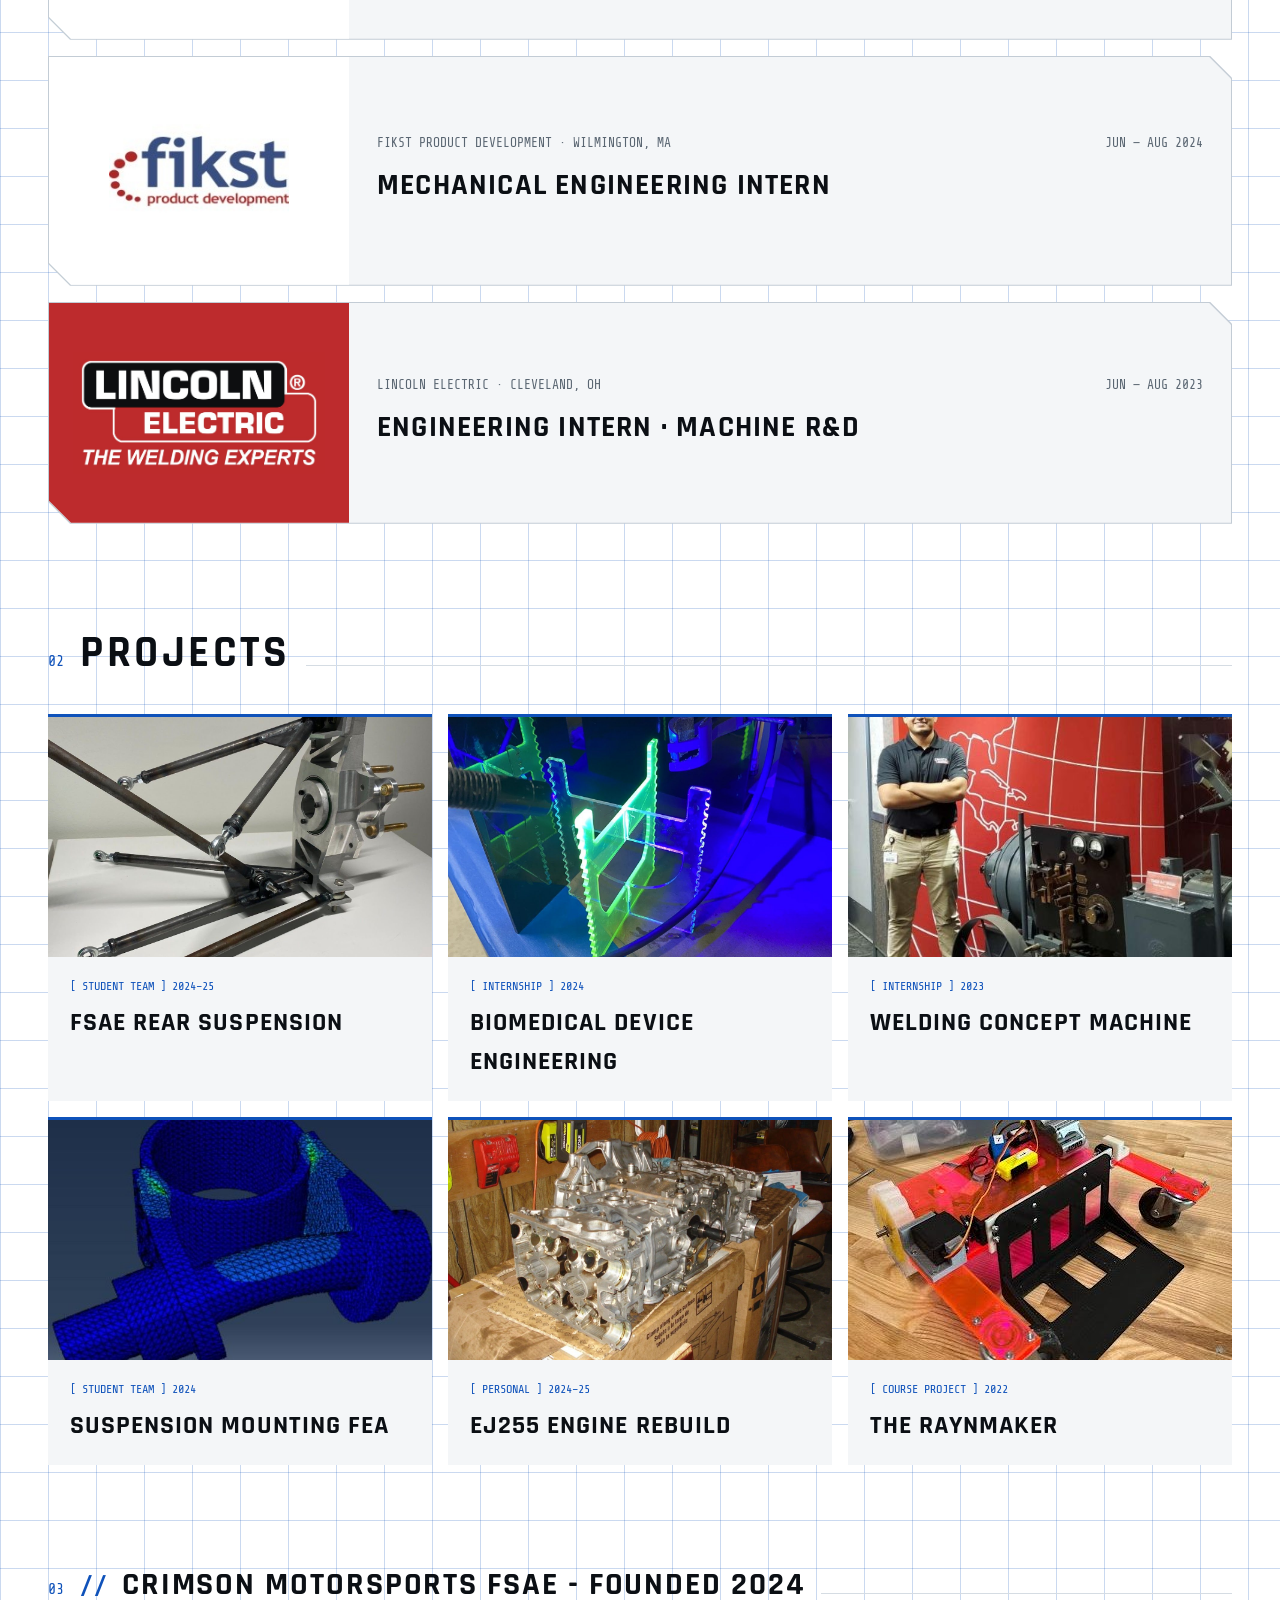
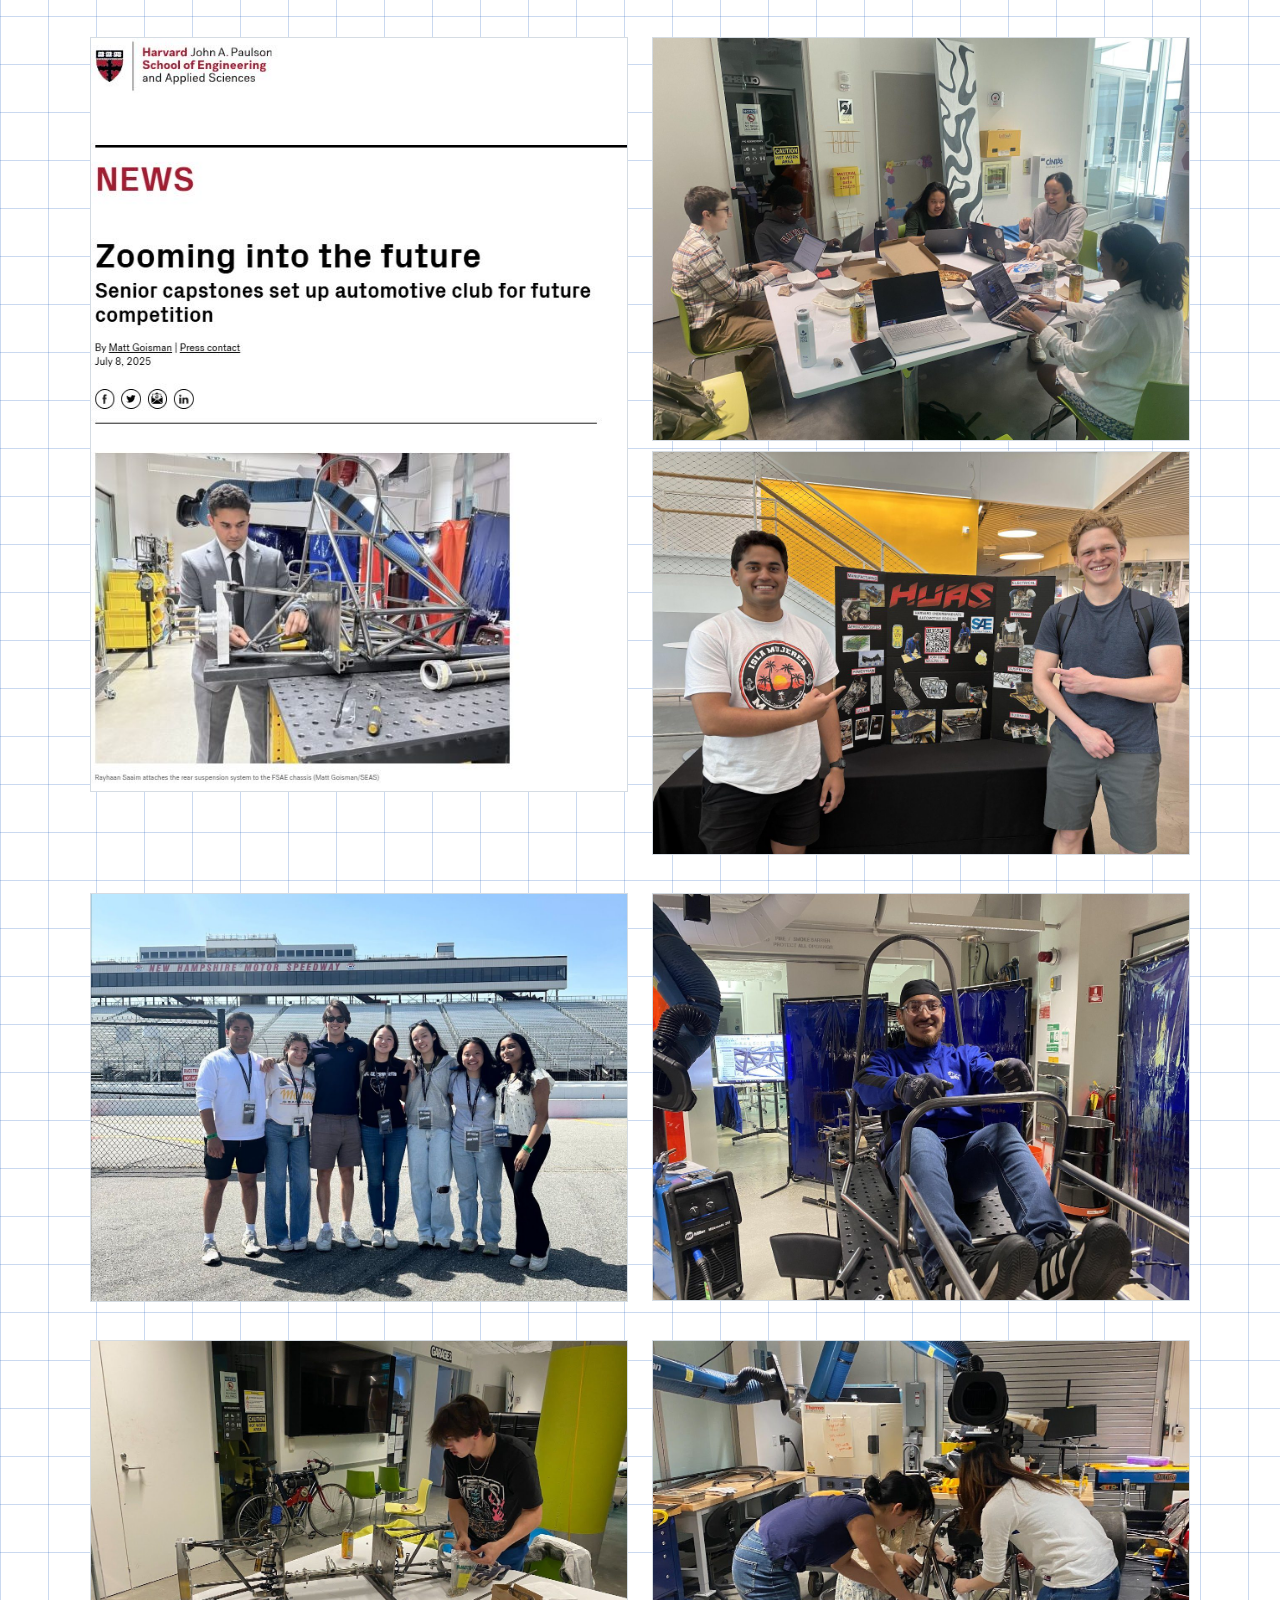
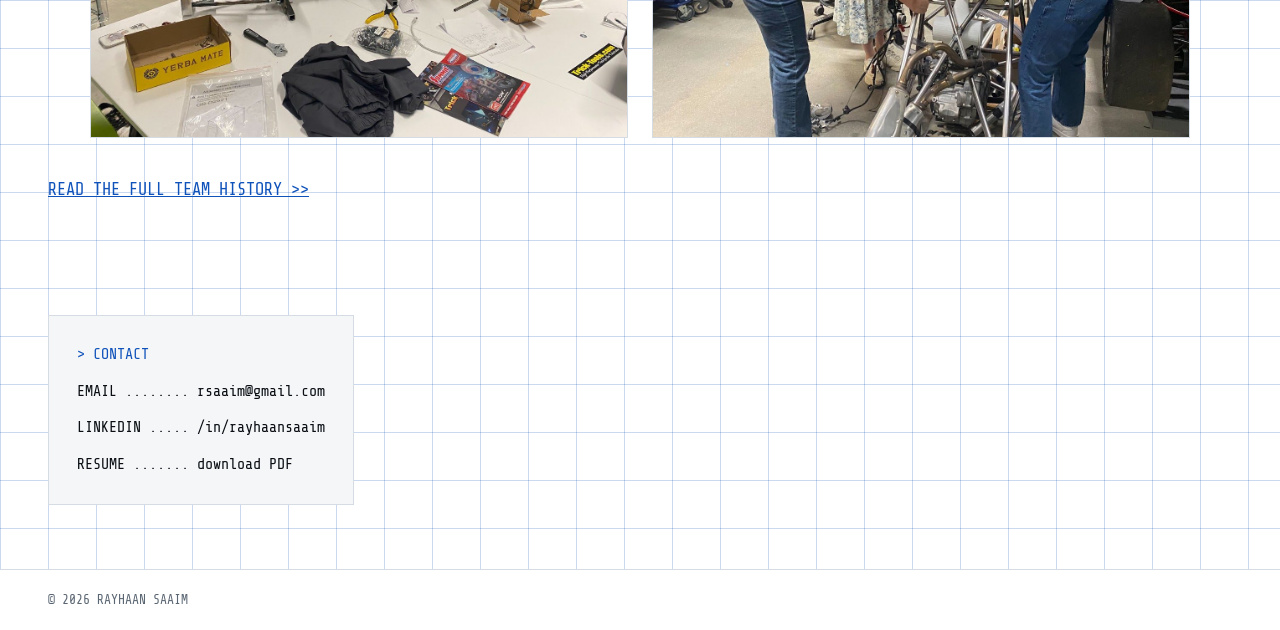
==== commit af373a69: "Homepage boot-up animation (once per session, respects reduced motion) Co-Authored-By: Claude Opus 5" ====
--- a/index.html
+++ b/index.html
@@ -10,6 +10,7 @@
 <meta property="og:image" content="https://rsaaim.github.io/assets/img/hero/01_hero-holding-rear-suspension.jpg">
 <link rel="icon" href="assets/favicon.svg" type="image/svg+xml">
 <script>try{var t=localStorage.getItem('theme');if(t==='dark'||t==='light')document.documentElement.setAttribute('data-theme',t);}catch(e){}</script>
+<script>try{var h=document.documentElement,p=location.pathname;if((p==='/'||p.slice(-11)==='/index.html')&&!matchMedia('(prefers-reduced-motion: reduce)').matches&&!sessionStorage.getItem('booted'))h.classList.add('boot');}catch(e){}</script>
 <link rel="preconnect" href="https://fonts.googleapis.com">
 <link rel="preconnect" href="https://fonts.gstatic.com" crossorigin>
 <link href="https://fonts.googleapis.com/css2?family=Rajdhani:wght@500;600;700&family=Share+Tech+Mono&family=Inter:wght@400;500;600&display=swap" rel="stylesheet">
@@ -33,7 +34,7 @@
     <div class="hero-copy">
       <p class="eyebrow">// MECHANICAL ENGINEERING PORTFOLIO</p>
       <h1>Rayhaan<br>Saaim</h1>
-      <div class="readout"><span class="k">ROLE</span><span>MECHANICAL ENGINEER I</span><span class="k">LOCATION</span><span>BOSTON, MA</span></div>
+      <div class="readout"><span class="k">ROLE</span><span data-scramble>MECHANICAL ENGINEER I</span><span class="k">LOCATION</span><span data-scramble>BOSTON, MA</span></div>
       <p class="lede">Hello! My name is Rayhaan. Thank you for checking out my portfolio!</p>
       <p class="lede">I graduated with a degree in Mechanical Engineering from Harvard College in 2025. I'm grateful to have grown as an engineer through amazing experiences both on and off campus. This journey can be seen through the various tabs and projects within this portfolio.</p>
       <p class="lede">While I enjoy tackling new challenges, I have an especial interest in things automotive. My senior year, I founded Harvard's first Formula SAE team and served as President; managing the integration of mine and several other senior capstone projects to form the infrastructure of the car. In conjunction, the club foundation, organization and mentorship was established to further integrate underclassmen level projects with the vehicle. I continue to serve the team as an advisor.</p>
@@ -99,20 +100,7 @@
     </div>
   </section>
 </main>
-<footer class="title-block" aria-label="Site footer">
-  <div class="tb">
-    <div class="tb-cell tb-title"><span class="tb-k">TITLE</span><span class="tb-v">MECHANICAL ENGINEERING PORTFOLIO</span></div>
-    <div class="tb-cell"><span class="tb-k">DWG NO.</span><span class="tb-v">RS-001</span></div>
-    <div class="tb-cell"><span class="tb-k">REV</span><span class="tb-v">C</span></div>
-    <div class="tb-cell"><span class="tb-k">SHEET</span><span class="tb-v">1 OF 8</span></div>
-    <div class="tb-cell"><span class="tb-k">DRAWN BY</span><span class="tb-v">R. SAAIM</span></div>
-    <div class="tb-cell"><span class="tb-k">EMAIL</span><a class="tb-v" href="mailto:rsaaim@gmail.com">rsaaim@gmail.com</a></div>
-    <div class="tb-cell"><span class="tb-k">LINKEDIN</span><a class="tb-v" href="https://www.linkedin.com/in/rayhaansaaim/" target="_blank" rel="noopener">/in/rayhaansaaim</a></div>
-    <div class="tb-cell"><span class="tb-k">RESUME</span><a class="tb-v" href="resume.pdf" target="_blank" rel="noopener">DOWNLOAD PDF</a></div>
-    <div class="tb-cell tb-wide"><span class="tb-k">NOTES</span><span class="tb-v">UNLESS OTHERWISE SPECIFIED: DIMENSIONS IN MM · © 2026 RAYHAAN SAAIM</span></div>
-    <div class="tb-cell"><span class="tb-k">SCALE</span><span class="tb-v">1:1</span></div>
-  </div>
-</footer>
+<footer class="site-footer"><span>© 2026 RAYHAAN SAAIM</span></footer>
 <script src="js/site.js"></script>
 </body>
 </html>
--- a/css/style.css
+++ b/css/style.css
@@ -292,3 +292,35 @@
 @media (max-width: 760px) {
   .tb-cell:nth-child(8), .tb-cell:last-child { grid-column: span 2; }
 }
+
+/* ---------- Homepage boot-up animation (first visit per session) ---------- */
+@keyframes bootFade { from { opacity: 0; transform: translateY(10px); } to { opacity: 1; transform: none; } }
+@keyframes bootIn { from { opacity: 0; } to { opacity: 1; } }
+@keyframes bootTL { from { opacity: 0; transform: translate(-28px, -28px); } to { opacity: 1; transform: none; } }
+@keyframes bootTR { from { opacity: 0; transform: translate(28px, -28px); } to { opacity: 1; transform: none; } }
+@keyframes bootBL { from { opacity: 0; transform: translate(-28px, 28px); } to { opacity: 1; transform: none; } }
+@keyframes bootBR { from { opacity: 0; transform: translate(28px, 28px); } to { opacity: 1; transform: none; } }
+@keyframes bootScan { from { clip-path: inset(0 0 100% 0); } to { clip-path: inset(0 0 0 0); } }
+@keyframes bootShow { to { visibility: visible; } }
+@keyframes caretBlink { 50% { opacity: 0; } }
+
+html.boot .hero .eyebrow { animation: bootIn .4s ease-out both; }
+html.boot .hero h1 { visibility: hidden; animation: bootShow 0s 3s forwards; }
+html.boot .hero .readout { animation: bootIn .3s .7s both; }
+html.boot .hero .readout span { animation: bootFade .35s ease-out both; }
+html.boot .hero .readout span:nth-child(1) { animation-delay: .80s; }
+html.boot .hero .readout span:nth-child(2) { animation-delay: .88s; }
+html.boot .hero .readout span:nth-child(3) { animation-delay: .96s; }
+html.boot .hero .readout span:nth-child(4) { animation-delay: 1.04s; }
+html.boot .hero .lede { animation: bootFade .6s ease-out both; }
+html.boot .hero .lede:nth-of-type(2) { animation-delay: 1.15s; }
+html.boot .hero .lede:nth-of-type(3) { animation-delay: 1.27s; }
+html.boot .hero .lede:nth-of-type(4) { animation-delay: 1.39s; }
+html.boot .hero .lede:nth-of-type(5) { animation-delay: 1.51s; }
+html.boot .bracket-frame::before { animation: bootTL .6s .25s cubic-bezier(.2,.8,.2,1) both; }
+html.boot .bracket-frame::after { animation: bootTR .6s .25s cubic-bezier(.2,.8,.2,1) both; }
+html.boot .bracket-frame .br-b::before { animation: bootBL .6s .25s cubic-bezier(.2,.8,.2,1) both; }
+html.boot .bracket-frame .br-b::after { animation: bootBR .6s .25s cubic-bezier(.2,.8,.2,1) both; }
+html.boot .bracket-frame img { animation: bootScan .9s .45s cubic-bezier(.4,0,.2,1) both; }
+html.boot .bracket-frame .img-caption { animation: bootFade .4s 1.25s ease-out both; }
+.type-caret { display: inline-block; width: .5em; height: .8em; margin-left: .06em; background: var(--accent); vertical-align: baseline; animation: caretBlink .7s steps(1) infinite; }
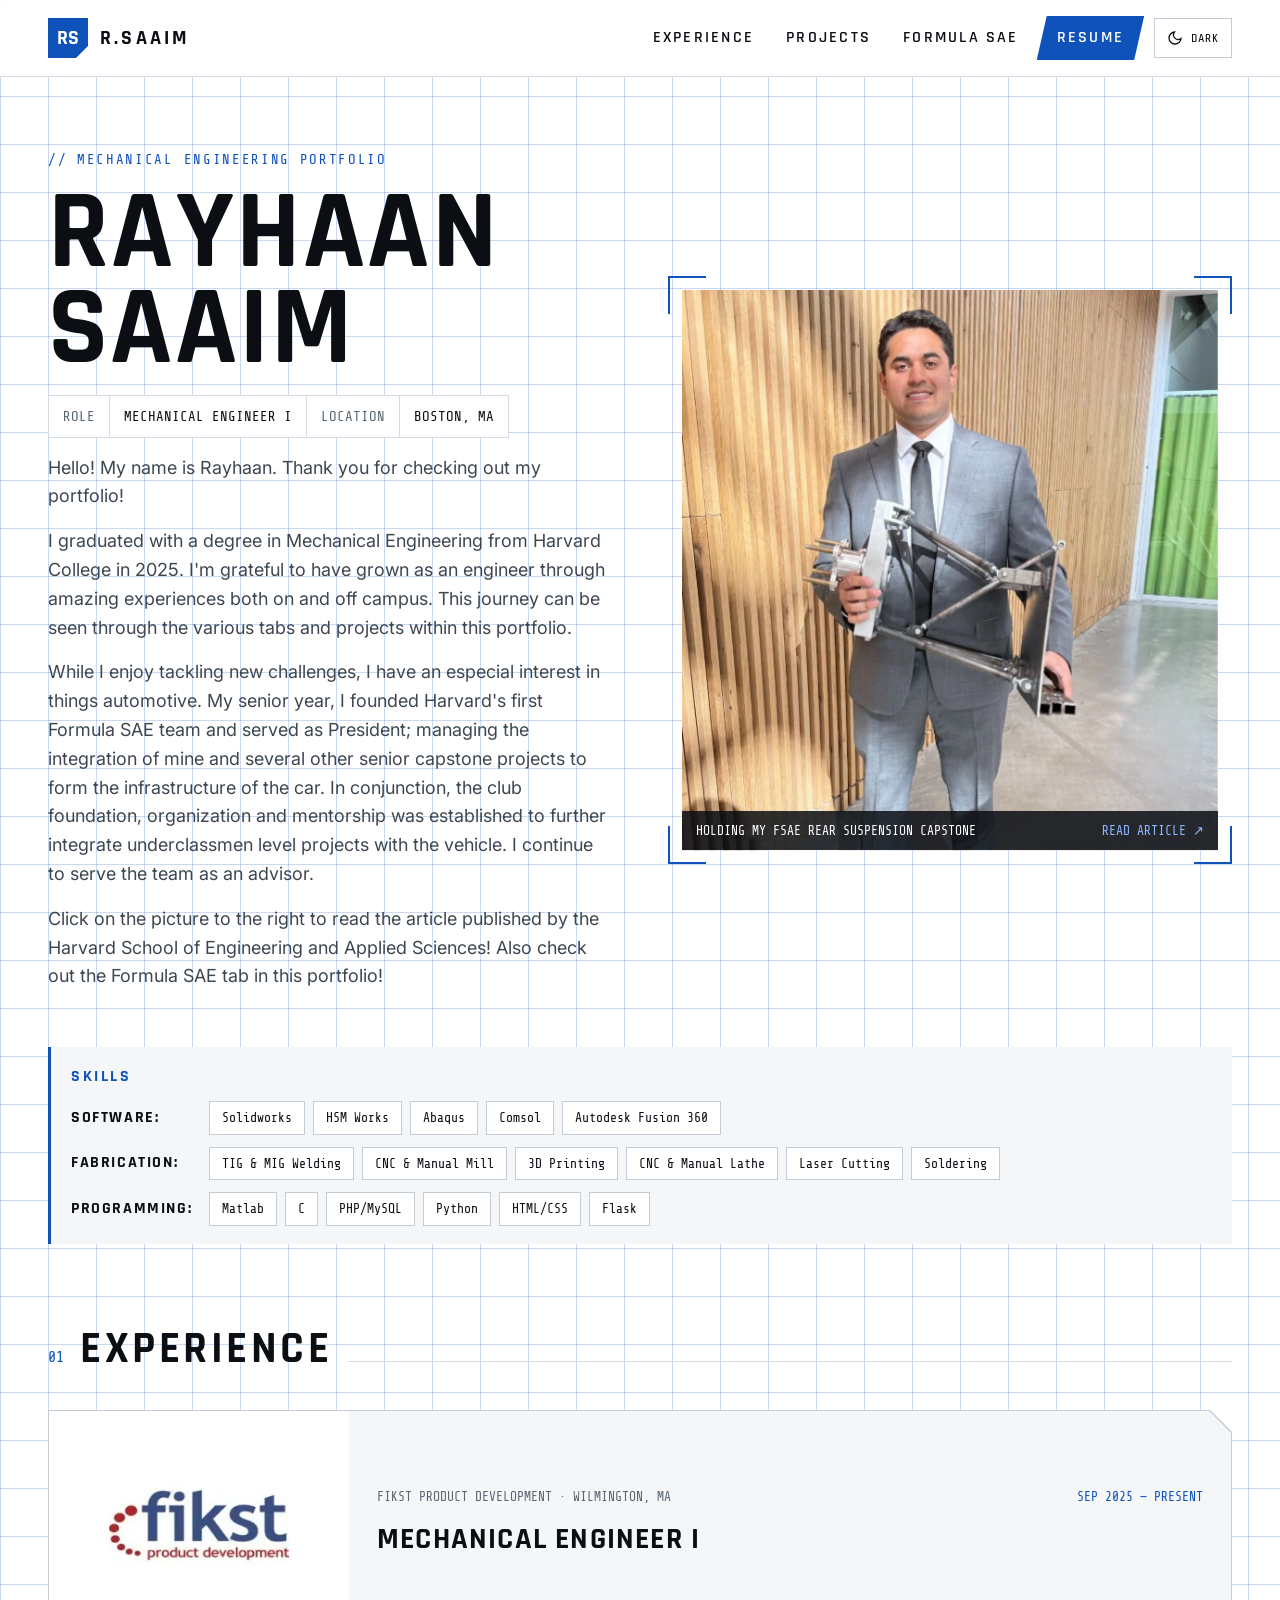
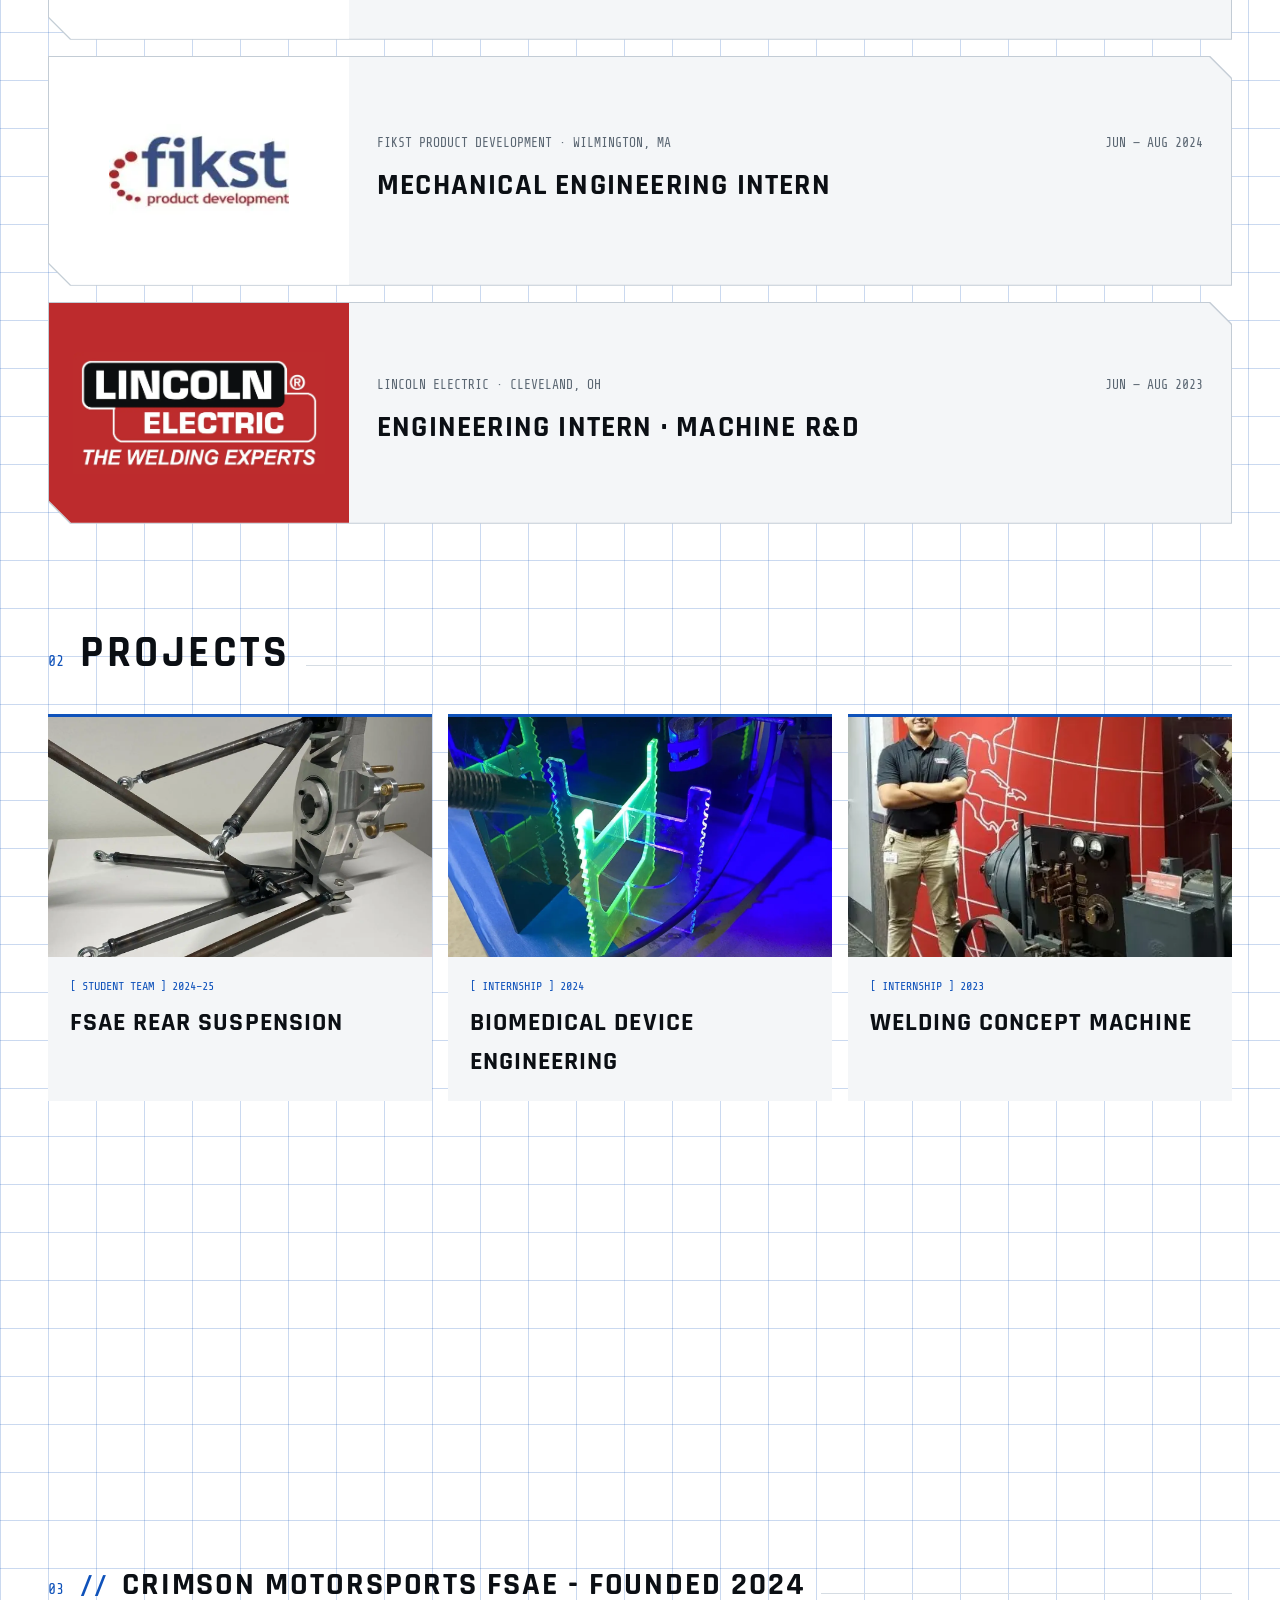
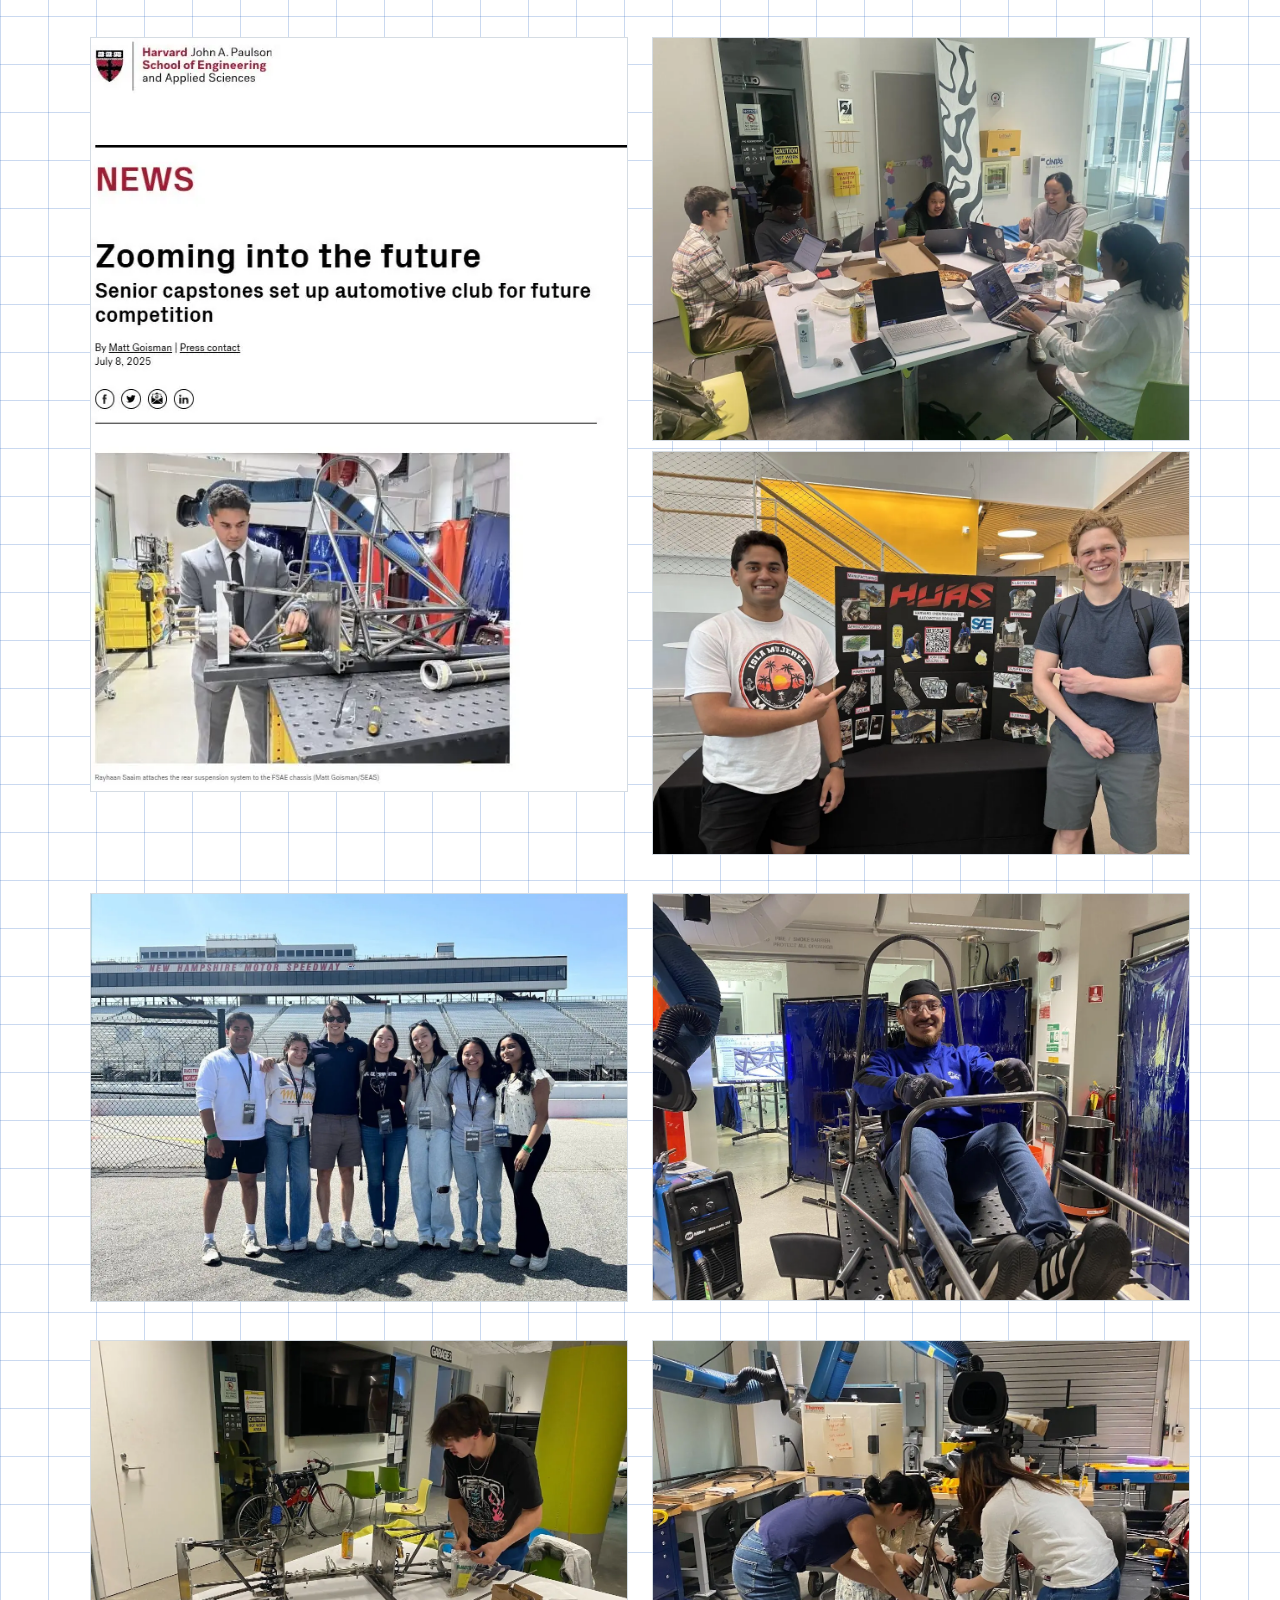
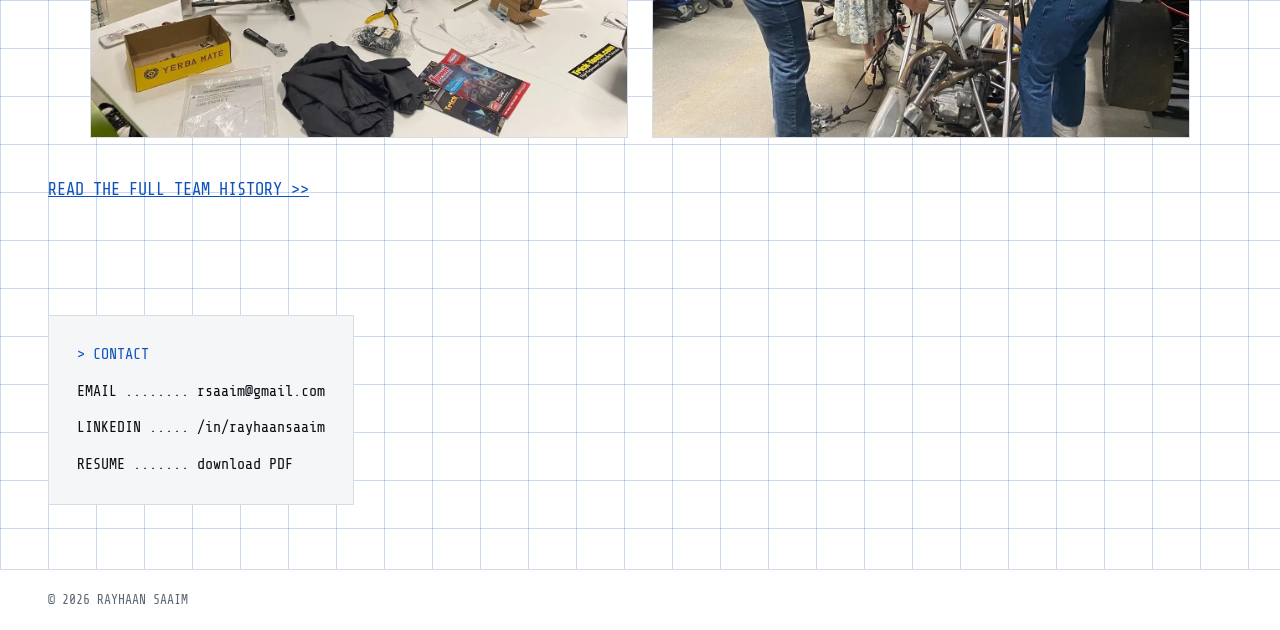
==== commit c0130fca: "Compress images to WebP, add project-card hover readouts, mobile layout fixes Co-Authored-By: Claude" ====
--- a/index.html
+++ b/index.html
@@ -7,7 +7,7 @@
 <meta name="description" content="Mechanical engineering portfolio of Rayhaan Saaim: production robotics hardware, FSAE suspension, FEA, and engine rebuilds.">
 <meta property="og:title" content="Rayhaan Saaim — Mechanical Engineer">
 <meta property="og:description" content="Mechanical engineering portfolio of Rayhaan Saaim: production robotics hardware, FSAE suspension, FEA, and engine rebuilds.">
-<meta property="og:image" content="https://rsaaim.github.io/assets/img/hero/01_hero-holding-rear-suspension.jpg">
+<meta property="og:image" content="https://rsaaim.github.io/assets/img/hero/01_hero-holding-rear-suspension.webp">
 <link rel="icon" href="assets/favicon.svg" type="image/svg+xml">
 <script>try{var t=localStorage.getItem('theme');if(t==='dark'||t==='light')document.documentElement.setAttribute('data-theme',t);}catch(e){}</script>
 <script>try{var h=document.documentElement,p=location.pathname;if((p==='/'||p.slice(-11)==='/index.html')&&!matchMedia('(prefers-reduced-motion: reduce)').matches&&!sessionStorage.getItem('booted'))h.classList.add('boot');}catch(e){}</script>
@@ -38,11 +38,11 @@
       <p class="lede">Hello! My name is Rayhaan. Thank you for checking out my portfolio!</p>
       <p class="lede">I graduated with a degree in Mechanical Engineering from Harvard College in 2025. I'm grateful to have grown as an engineer through amazing experiences both on and off campus. This journey can be seen through the various tabs and projects within this portfolio.</p>
       <p class="lede">While I enjoy tackling new challenges, I have an especial interest in things automotive. My senior year, I founded Harvard's first Formula SAE team and served as President; managing the integration of mine and several other senior capstone projects to form the infrastructure of the car. In conjunction, the club foundation, organization and mentorship was established to further integrate underclassmen level projects with the vehicle. I continue to serve the team as an advisor.</p>
-      <p class="lede">Click on the picture to the right to read the article published by the Harvard School of Engineering and Applied Sciences! Also check out the Formula SAE tab in this portfolio!</p>
+      <p class="lede">Click on the picture <span class="dir-wide">to the right</span><span class="dir-narrow">below</span> to read the article published by the Harvard School of Engineering and Applied Sciences! Also check out the Formula SAE tab in this portfolio!</p>
     </div>
     <figure class="bracket-frame"><span class="br-b" aria-hidden="true"></span>
       <a href="https://seas.harvard.edu/news/2025/07/zooming-future" target="_blank" rel="noopener" title="Read the Harvard SEAS article">
-        <img src="assets/img/site/home/home_01_holding-my-fsae-rear-suspension-capstone.jpg" alt="Rayhaan holding his FSAE rear suspension capstone. Links to the Harvard SEAS article.">
+        <img src="assets/img/site/home/home_01_holding-my-fsae-rear-suspension-capstone.webp" alt="Rayhaan holding his FSAE rear suspension capstone. Links to the Harvard SEAS article.">
       </a>
       <figcaption class="img-caption"><span>HOLDING MY FSAE REAR SUSPENSION CAPSTONE</span><a class="acc" href="https://seas.harvard.edu/news/2025/07/zooming-future" target="_blank" rel="noopener">READ ARTICLE ↗</a></figcaption>
     </figure>
@@ -53,13 +53,13 @@
   <section class="wrap section" id="experience">
     <div class="section-head"><span class="num">01</span><h2>Experience</h2><span class="rule" aria-hidden="true"></span></div>
     <div class="xp-list">
-      <div class="xp chamfer reveal"><div class="xp-inner chamfer"><div class="xp-logo" style="background:#FFFFFF"><img src="assets/img/logos/fikst.jpg" alt="Fikst Product Development logo" loading="lazy"></div>
+      <div class="xp chamfer reveal"><div class="xp-inner chamfer"><div class="xp-logo" style="background:#FFFFFF"><img src="assets/img/logos/fikst.webp" alt="Fikst Product Development logo" loading="lazy"></div>
         <div class="xp-body"><div class="meta"><span>FIKST PRODUCT DEVELOPMENT · WILMINGTON, MA</span><span class="acc">SEP 2025 — PRESENT</span></div>
           <h3>Mechanical Engineer I</h3></div></div></div>
-      <div class="xp chamfer reveal"><div class="xp-inner chamfer"><div class="xp-logo" style="background:#FFFFFF"><img src="assets/img/logos/fikst.jpg" alt="Fikst Product Development logo" loading="lazy"></div>
+      <div class="xp chamfer reveal"><div class="xp-inner chamfer"><div class="xp-logo" style="background:#FFFFFF"><img src="assets/img/logos/fikst.webp" alt="Fikst Product Development logo" loading="lazy"></div>
         <div class="xp-body"><div class="meta"><span>FIKST PRODUCT DEVELOPMENT · WILMINGTON, MA</span><span>JUN — AUG 2024</span></div>
           <h3>Mechanical Engineering Intern</h3></div></div></div>
-      <div class="xp chamfer reveal"><div class="xp-inner chamfer"><div class="xp-logo" style="background:#BD2B2D"><img src="assets/img/logos/lincoln.jpg" alt="Lincoln Electric logo" loading="lazy"></div>
+      <div class="xp chamfer reveal"><div class="xp-inner chamfer"><div class="xp-logo" style="background:#BD2B2D"><img src="assets/img/logos/lincoln.webp" alt="Lincoln Electric logo" loading="lazy"></div>
         <div class="xp-body"><div class="meta"><span>LINCOLN ELECTRIC · CLEVELAND, OH</span><span>JUN — AUG 2023</span></div>
           <h3>Engineering Intern · Machine R&amp;D</h3></div></div></div>
     </div>
@@ -68,26 +68,26 @@
   <section class="wrap section" id="projects">
     <div class="section-head"><span class="num">02</span><h2>Projects</h2><span class="rule" aria-hidden="true"></span></div>
     <div class="cards" style="grid-template-columns: repeat(auto-fit, minmax(min(100%, 290px), 1fr))">
-      <a class="card reveal" href="projects/fsae-suspension.html"><img src="assets/img/thumbs/fsae.jpg" alt="FSAE rear suspension upright and hub" loading="lazy">
+      <a class="card reveal" href="projects/fsae-suspension.html"><div class="card-media"><img src="assets/img/thumbs/fsae.webp" alt="FSAE rear suspension upright and hub" loading="lazy"><ul class="card-spec" aria-hidden="true"><li><span class="k">LAYOUT</span><span class="v">DOUBLE WISHBONE PUSHROD</span></li><li><span class="k">CAD</span><span class="v">SOLIDWORKS · MATLAB</span></li><li><span class="k">MFG</span><span class="v">LATHE · MILL · WATERJET · TIG</span></li></ul></div>
         <div class="card-body"><span class="tag-line">[ STUDENT TEAM ] 2024–25</span><h3>FSAE Rear Suspension</h3></div></a>
-      <a class="card reveal" href="projects/fikst-2024.html"><img src="assets/img/site/home/home_10_biomedical-device-engineering.jpg" alt="Biomedical device engineering at Fikst" loading="lazy">
+      <a class="card reveal" href="projects/fikst-2024.html"><div class="card-media"><img src="assets/img/site/home/home_10_biomedical-device-engineering.webp" alt="Biomedical device engineering at Fikst" loading="lazy"><ul class="card-spec" aria-hidden="true"><li><span class="k">SCOPE</span><span class="v">TEST FIXTURES · TOOLING</span></li><li><span class="k">DFM</span><span class="v">INJECTION-MOLDED WEAR PAD</span></li><li><span class="k">CAD</span><span class="v">SOLIDWORKS · DRAWINGS</span></li></ul></div>
         <div class="card-body"><span class="tag-line">[ INTERNSHIP ] 2024</span><h3>Biomedical Device Engineering</h3></div></a>
-      <a class="card reveal" href="projects/lincoln.html"><img src="assets/img/thumbs/welding.jpg" alt="Rayhaan at Lincoln Electric" loading="lazy">
+      <a class="card reveal" href="projects/lincoln.html"><div class="card-media"><img src="assets/img/thumbs/welding.webp" alt="Rayhaan at Lincoln Electric" loading="lazy"><ul class="card-spec" aria-hidden="true"><li><span class="k">SCOPE</span><span class="v">MACHINE CONVERSION</span></li><li><span class="k">SWAP</span><span class="v">BRUSHLESS MOTOR · PCB</span></li><li><span class="k">BUILT</span><span class="v">AUTO IDLE · PORTABILITY KIT</span></li></ul></div>
         <div class="card-body"><span class="tag-line">[ INTERNSHIP ] 2023</span><h3>Welding Concept Machine</h3></div></a>
-      <a class="card reveal" href="projects/fea.html"><img src="assets/img/thumbs/fea.jpg" alt="Von Mises stress plot of the suspension mounting tab" loading="lazy">
+      <a class="card reveal" href="projects/fea.html"><div class="card-media"><img src="assets/img/thumbs/fea.webp" alt="Von Mises stress plot of the suspension mounting tab" loading="lazy"><ul class="card-spec" aria-hidden="true"><li><span class="k">TOOLS</span><span class="v">MATLAB · ABAQUS</span></li><li><span class="k">RESULT</span><span class="v">7.3% LIGHTER @ SF 2.0</span></li><li><span class="k">SWEEP</span><span class="v">25 STEPS · ~50K ELEMENTS</span></li></ul></div>
         <div class="card-body"><span class="tag-line">[ STUDENT TEAM ] 2024</span><h3>Suspension Mounting FEA</h3></div></a>
-      <a class="card reveal" href="projects/ej255.html"><img src="assets/img/thumbs/ej255.jpg" alt="Assembled EJ255 short block and heads" loading="lazy">
+      <a class="card reveal" href="projects/ej255.html"><div class="card-media"><img src="assets/img/thumbs/ej255.webp" alt="Assembled EJ255 short block and heads" loading="lazy"><ul class="card-spec" aria-hidden="true"><li><span class="k">DONOR</span><span class="v">2005 OUTBACK 2.5 XT</span></li><li><span class="k">WORK</span><span class="v">BEARINGS · VALVES · HONE</span></li><li><span class="k">TARGET</span><span class="v">2007 SUBARU WRX</span></li></ul></div>
         <div class="card-body"><span class="tag-line">[ PERSONAL ] 2024–25</span><h3>EJ255 Engine Rebuild</h3></div></a>
-      <a class="card reveal" href="projects/raynmaker.html"><img src="assets/img/thumbs/raynmaker.jpg" alt="The RaynMaker remote control robot" loading="lazy">
+      <a class="card reveal" href="projects/raynmaker.html"><div class="card-media"><img src="assets/img/thumbs/raynmaker.webp" alt="The RaynMaker remote control robot" loading="lazy"><ul class="card-spec" aria-hidden="true"><li><span class="k">CAD</span><span class="v">SOLIDWORKS</span></li><li><span class="k">MFG</span><span class="v">LASER · MILL · 3D PRINT · MOLD</span></li><li><span class="k">DRIVE</span><span class="v">REAR WHEELS · SERVO SCOOP</span></li></ul></div>
         <div class="card-body"><span class="tag-line">[ COURSE PROJECT ] 2022</span><h3>The RaynMaker</h3></div></a>
     </div>
   </section>
 
   <section class="wrap section layout" id="crimson">
     <div class="section-head"><span class="num">03</span><h2 style="margin:0"><a href="formula-sae.html" style="color:inherit;text-decoration:none">Crimson Motorsports FSAE</a> - Founded 2024</h2><span class="rule" aria-hidden="true"></span></div>
-    <div class="lrow"><div class="lcol" style="grid-column:1 / span 6"><figure class="lfig"><a href="https://seas.harvard.edu/news/2025/07/zooming-future" target="_blank" rel="noopener"><img src="assets/img/site/home/home_02.jpg" alt="Crimson Motorsports FSAE" loading="lazy"></a></figure></div><div class="lcol" style="grid-column:7 / span 6"><figure class="lfig"><a href="formula-sae.html"><img src="assets/img/site/home/home_03.jpg" alt="Crimson Motorsports FSAE" loading="lazy"></a></figure><figure class="lfig"><a href="formula-sae.html"><img src="assets/img/site/home/home_04.jpg" alt="Crimson Motorsports FSAE" loading="lazy"></a></figure></div></div>
-    <div class="lrow"><div class="lcol" style="grid-column:1 / span 6"><figure class="lfig"><a href="formula-sae.html"><img src="assets/img/site/home/home_05.jpg" alt="Crimson Motorsports FSAE" loading="lazy"></a></figure></div><div class="lcol" style="grid-column:7 / span 6"><figure class="lfig"><a href="formula-sae.html"><img src="assets/img/site/home/home_06.jpg" alt="Crimson Motorsports FSAE" loading="lazy"></a></figure></div></div>
-    <div class="lrow"><div class="lcol" style="grid-column:1 / span 6"><figure class="lfig"><a href="formula-sae.html"><img src="assets/img/site/home/home_07.jpg" alt="Crimson Motorsports FSAE" loading="lazy"></a></figure></div><div class="lcol" style="grid-column:7 / span 6"><figure class="lfig"><a href="formula-sae.html"><img src="assets/img/site/home/home_08_projects.jpg" alt="Crimson Motorsports FSAE" loading="lazy"></a></figure></div></div>
+    <div class="lrow"><div class="lcol" style="grid-column:1 / span 6"><figure class="lfig"><a href="https://seas.harvard.edu/news/2025/07/zooming-future" target="_blank" rel="noopener"><img src="assets/img/site/home/home_02.webp" alt="Crimson Motorsports FSAE" loading="lazy"></a></figure></div><div class="lcol" style="grid-column:7 / span 6"><figure class="lfig"><a href="formula-sae.html"><img src="assets/img/site/home/home_03.webp" alt="Crimson Motorsports FSAE" loading="lazy"></a></figure><figure class="lfig"><a href="formula-sae.html"><img src="assets/img/site/home/home_04.webp" alt="Crimson Motorsports FSAE" loading="lazy"></a></figure></div></div>
+    <div class="lrow"><div class="lcol" style="grid-column:1 / span 6"><figure class="lfig"><a href="formula-sae.html"><img src="assets/img/site/home/home_05.webp" alt="Crimson Motorsports FSAE" loading="lazy"></a></figure></div><div class="lcol" style="grid-column:7 / span 6"><figure class="lfig"><a href="formula-sae.html"><img src="assets/img/site/home/home_06.webp" alt="Crimson Motorsports FSAE" loading="lazy"></a></figure></div></div>
+    <div class="lrow"><div class="lcol" style="grid-column:1 / span 6"><figure class="lfig"><a href="formula-sae.html"><img src="assets/img/site/home/home_07.webp" alt="Crimson Motorsports FSAE" loading="lazy"></a></figure></div><div class="lcol" style="grid-column:7 / span 6"><figure class="lfig"><a href="formula-sae.html"><img src="assets/img/site/home/home_08_projects.webp" alt="Crimson Motorsports FSAE" loading="lazy"></a></figure></div></div>
     <p class="meta" style="justify-content:flex-start"><a href="formula-sae.html">READ THE FULL TEAM HISTORY &gt;&gt;</a></p>
   </section>
 
--- a/css/style.css
+++ b/css/style.css
@@ -94,7 +94,7 @@
 .hero { display: grid; grid-template-columns: repeat(auto-fit, minmax(min(100%, 500px), 1fr)); gap: 56px; align-items: center; padding-top: 72px; padding-bottom: 56px; }
 .hero-copy { display: flex; flex-direction: column; gap: 22px; }
 .eyebrow { margin: 0; font-family: var(--mono); font-size: 14px; letter-spacing: .12em; color: var(--accent); }
-.hero h1 { margin: 0; font-family: var(--display); font-weight: 700; font-size: clamp(64px, 9vw, 112px); line-height: .86; letter-spacing: .02em; text-transform: uppercase; }
+.hero h1 { margin: 0; font-family: var(--display); font-weight: 700; font-size: clamp(52px, 9vw, 112px); line-height: .86; letter-spacing: .02em; text-transform: uppercase; }
 .readout { display: flex; flex-wrap: wrap; font-family: var(--mono); font-size: 14px; border: 1px solid var(--line); align-self: flex-start; background: var(--bg); }
 .readout span { padding: 10px 14px; border-right: 1px solid var(--line); }
 .readout span:last-child { border-right: 0; }
@@ -173,7 +173,7 @@
 .crumb a { color: var(--muted); text-decoration: none; }
 .crumb a:hover { color: var(--accent); }
 .proj-hero { padding-top: 24px; padding-bottom: 32px; display: flex; flex-direction: column; gap: 18px; }
-.proj-hero h1 { margin: 0; font-family: var(--display); font-weight: 700; font-size: clamp(44px, 6vw, 80px); line-height: .92; text-transform: uppercase; letter-spacing: .02em; }
+.proj-hero h1 { margin: 0; font-family: var(--display); font-weight: 700; font-size: clamp(34px, 6vw, 80px); overflow-wrap: anywhere; line-height: .92; text-transform: uppercase; letter-spacing: .02em; }
 .proj-hero .lede { max-width: 820px; }
 .specs { display: grid; grid-template-columns: repeat(auto-fit, minmax(200px, 1fr)); border: 1px solid var(--line); background: var(--panel); }
 .specs div { padding: 18px 20px; border-right: 1px solid var(--line); }
@@ -209,13 +209,16 @@
 /* Small screens */
 @media (max-width: 760px) {
   .wrap { padding-left: 20px; padding-right: 20px; }
-  .site-header { padding: 12px 20px; position: static; }
-  .nav { font-size: 14px; }
-  .nav a { padding: 8px 10px; }
+  .site-header { padding: 12px 20px 6px; position: relative; }
+  .nav { flex-wrap: nowrap; width: 100%; justify-content: space-between; gap: 0; font-size: 11.5px; letter-spacing: .05em; }
+  .nav a { padding: 12px 4px; white-space: nowrap; }
+  .nav a:first-child { padding-left: 0; }
+  .nav .btn-resume { padding: 10px 14px; }
+  .theme-toggle { position: absolute; top: 12px; right: 20px; margin: 0; }
+  .section-head h2 { font-size: 26px; }
   .xp-inner { grid-template-columns: 1fr; }
   .xp-inner > img, .xp-nda { height: 200px; min-height: 0; }
   .bracket-frame img { height: 420px; }
-  .section-head h2 { font-size: 34px; }
   .site-footer { padding: 20px; }
 }
 .card-nda { height: 240px; display: flex; flex-direction: column; justify-content: center; align-items: center; gap: 8px; background: var(--panel-2); font-family: var(--mono); font-size: 13px; color: var(--muted); }
@@ -244,8 +247,10 @@
 .video { position: relative; padding-top: 56.25%; background: #000; border: 1px solid var(--line); }
 .video iframe { position: absolute; inset: 0; width: 100%; height: 100%; border: 0; }
 @media (max-width: 760px) {
-  .layout .lrow { grid-template-columns: 1fr; gap: 12px; }
-  .layout .lcol { grid-column: 1 / -1 !important; }
+  .layout .lrow { grid-template-columns: minmax(0, 1fr); gap: 12px; }
+  .layout .lcol { grid-column: 1 / -1 !important; min-width: 0; }
+  .layout h2, .prose h2 { font-size: 24px; overflow-wrap: anywhere; }
+  .layout h2::before, .prose h2::before { font-size: 16px; }
 }
 .nav .btn-fsae { border: 1px solid var(--accent); color: var(--accent); }
 .nav .btn-fsae:hover { background: var(--accent); color: var(--on-accent); }
@@ -304,23 +309,76 @@
 @keyframes bootShow { to { visibility: visible; } }
 @keyframes caretBlink { 50% { opacity: 0; } }
 
-html.boot .hero .eyebrow { animation: bootIn .4s ease-out both; }
-html.boot .hero h1 { visibility: hidden; animation: bootShow 0s 3s forwards; }
-html.boot .hero .readout { animation: bootIn .3s .7s both; }
-html.boot .hero .readout span { animation: bootFade .35s ease-out both; }
-html.boot .hero .readout span:nth-child(1) { animation-delay: .80s; }
-html.boot .hero .readout span:nth-child(2) { animation-delay: .88s; }
-html.boot .hero .readout span:nth-child(3) { animation-delay: .96s; }
-html.boot .hero .readout span:nth-child(4) { animation-delay: 1.04s; }
-html.boot .hero .lede { animation: bootFade .6s ease-out both; }
-html.boot .hero .lede:nth-of-type(2) { animation-delay: 1.15s; }
-html.boot .hero .lede:nth-of-type(3) { animation-delay: 1.27s; }
-html.boot .hero .lede:nth-of-type(4) { animation-delay: 1.39s; }
-html.boot .hero .lede:nth-of-type(5) { animation-delay: 1.51s; }
-html.boot .bracket-frame::before { animation: bootTL .6s .25s cubic-bezier(.2,.8,.2,1) both; }
-html.boot .bracket-frame::after { animation: bootTR .6s .25s cubic-bezier(.2,.8,.2,1) both; }
-html.boot .bracket-frame .br-b::before { animation: bootBL .6s .25s cubic-bezier(.2,.8,.2,1) both; }
-html.boot .bracket-frame .br-b::after { animation: bootBR .6s .25s cubic-bezier(.2,.8,.2,1) both; }
-html.boot .bracket-frame img { animation: bootScan .9s .45s cubic-bezier(.4,0,.2,1) both; }
-html.boot .bracket-frame .img-caption { animation: bootFade .4s 1.25s ease-out both; }
-.type-caret { display: inline-block; width: .5em; height: .8em; margin-left: .06em; background: var(--accent); vertical-align: baseline; animation: caretBlink .7s steps(1) infinite; }
+html.boot .hero .eyebrow { animation: bootIn 0.87s ease-out both; }
+html.boot .hero h1 { visibility: hidden; animation: bootShow 0.00s 6.52s forwards; }
+html.boot .hero .readout { animation: bootIn 0.65s 1.52s both; }
+html.boot .hero .readout span { animation: bootFade 0.77s ease-out both; }
+html.boot .hero .readout span:nth-child(1) { animation-delay: 1.74s; }
+html.boot .hero .readout span:nth-child(2) { animation-delay: 1.92s; }
+html.boot .hero .readout span:nth-child(3) { animation-delay: 2.08s; }
+html.boot .hero .readout span:nth-child(4) { animation-delay: 2.27s; }
+html.boot .hero .lede { animation: bootIn .01s linear both; }
+html.boot .hero .lede:nth-of-type(2) { animation-delay: 2.50s; }
+html.boot .hero .lede:nth-of-type(3) { animation-delay: 2.76s; }
+html.boot .hero .lede:nth-of-type(4) { animation-delay: 3.03s; }
+html.boot .hero .lede:nth-of-type(5) { animation-delay: 3.29s; }
+html.boot .bracket-frame::before { animation: bootTL 1.30s 0.54s cubic-bezier(.2,.8,.2,1) both; }
+html.boot .bracket-frame::after { animation: bootTR 1.30s 0.54s cubic-bezier(.2,.8,.2,1) both; }
+html.boot .bracket-frame .br-b::before { animation: bootBL 1.30s 0.54s cubic-bezier(.2,.8,.2,1) both; }
+html.boot .bracket-frame .br-b::after { animation: bootBR 1.30s 0.54s cubic-bezier(.2,.8,.2,1) both; }
+html.boot .bracket-frame img { animation: bootScan 1.95s 0.98s cubic-bezier(.4,0,.2,1) both; }
+html.boot .bracket-frame .img-caption { animation: bootFade 0.87s 2.71s ease-out both; }
+.type-caret { position: relative; }
+.type-caret::after { content: ''; position: absolute; left: .06em; top: .12em; width: .5em; height: .8em; background: var(--accent); animation: caretBlink .7s steps(1) infinite; }
+
+/* ---------- Photo viewer (lightbox) ---------- */
+.lb { position: fixed; inset: 0; z-index: 200; display: none; align-items: center; justify-content: center; background: rgba(6, 9, 13, .92); padding: 56px 72px; }
+.lb.open { display: flex; }
+.lb figure { margin: 0; display: flex; flex-direction: column; align-items: center; gap: 12px; max-width: 100%; max-height: 100%; }
+.lb img { max-width: min(1400px, 100%); max-height: calc(100vh - 160px); object-fit: contain; border: 1px solid #2C3640; background: #0B0F14; }
+.lb figcaption { font-family: var(--mono); font-size: 13px; color: #E6EBF0; text-align: center; max-width: 900px; }
+.lb .lb-count { position: absolute; top: 18px; left: 24px; font-family: var(--mono); font-size: 12px; color: #9AA6B2; letter-spacing: .1em; }
+.lb button { position: absolute; background: transparent; border: 1px solid #3A4654; color: #E6EBF0; font-family: var(--mono); font-size: 20px; width: 48px; height: 48px; cursor: pointer; }
+.lb button:hover { border-color: #8CB8FF; color: #8CB8FF; }
+.lb .lb-close { top: 12px; right: 16px; }
+.lb .lb-prev { left: 12px; top: 50%; transform: translateY(-50%); }
+.lb .lb-next { right: 12px; top: 50%; transform: translateY(-50%); }
+.lb [hidden] { display: none; }
+body.lb-lock { overflow: hidden; }
+.lfig a, .gallery a { cursor: zoom-in; }
+@media (max-width: 760px) { .lb { padding: 56px 8px; background: rgba(6, 9, 13, .98); } .lb .lb-prev, .lb .lb-next { top: auto; bottom: 12px; transform: none; } }
+
+/* ---------- CAD-style cursor readout ---------- */
+.cad-readout { position: fixed; right: 16px; bottom: 16px; z-index: 60; display: none; gap: 14px; padding: 8px 12px; font-family: var(--mono); font-size: 12px; color: var(--text); background: var(--header-bg); border: 1px solid var(--line-2); backdrop-filter: blur(6px); pointer-events: none; font-variant-numeric: tabular-nums; }
+.cad-readout b { color: var(--accent); font-weight: 400; }
+@media (pointer: fine) and (min-width: 900px) { .cad-readout.on { display: flex; } }
+.hero .lede .sc { position: relative; }
+.hero .lede .sc.s { color: transparent; }
+.hero .lede .sc.s::after { content: attr(data-g); position: absolute; left: 50%; top: 0; transform: translateX(-50%); color: var(--muted); }
+
+/* ---------- Project card hover readout ---------- */
+.card-media { position: relative; overflow: hidden; }
+.card-spec { position: absolute; left: 0; right: 0; bottom: 0; margin: 0; padding: 14px 18px 12px; list-style: none;
+  background: rgba(10, 14, 20, .86); border-top: 1px solid var(--accent); font-family: var(--mono); font-size: 12px; letter-spacing: .06em;
+  transform: translateY(100%); transition: transform .28s cubic-bezier(.2,.8,.2,1); }
+.card-spec li { display: flex; gap: 12px; padding: 3px 0; opacity: 0; transform: translateX(-6px); transition: opacity .2s, transform .2s; }
+.card-spec .k { flex: 0 0 56px; color: #7FA6FF; }
+[data-theme="dark"] .card-spec .k { color: var(--accent); }
+.card-spec .v { color: #E8EDF4; line-height: 1.45; }
+@media (hover: hover) {
+  .card:hover .card-spec, .card:focus-visible .card-spec { transform: none; }
+  .card:hover .card-spec li, .card:focus-visible .card-spec li { opacity: 1; transform: none; }
+  .card:hover .card-spec li:nth-child(1) { transition-delay: .10s; }
+  .card:hover .card-spec li:nth-child(2) { transition-delay: .17s; }
+  .card:hover .card-spec li:nth-child(3) { transition-delay: .24s; }
+}
+@media (hover: none) { .card-spec { display: none; } }
+
+.dir-narrow { display: none; }
+@media (max-width: 1151px) { .dir-wide { display: none; } .dir-narrow { display: inline; } }
+@media (max-width: 370px) {
+  .nav { font-size: 10px; letter-spacing: .02em; }
+  .nav .btn-resume { padding: 9px 10px; }
+  .wrap, .site-header { padding-left: 16px; padding-right: 16px; }
+}
+@media (max-width: 400px) { .hero h1 { font-size: 17vw; } .proj-hero h1 { font-size: 10.5vw; } }
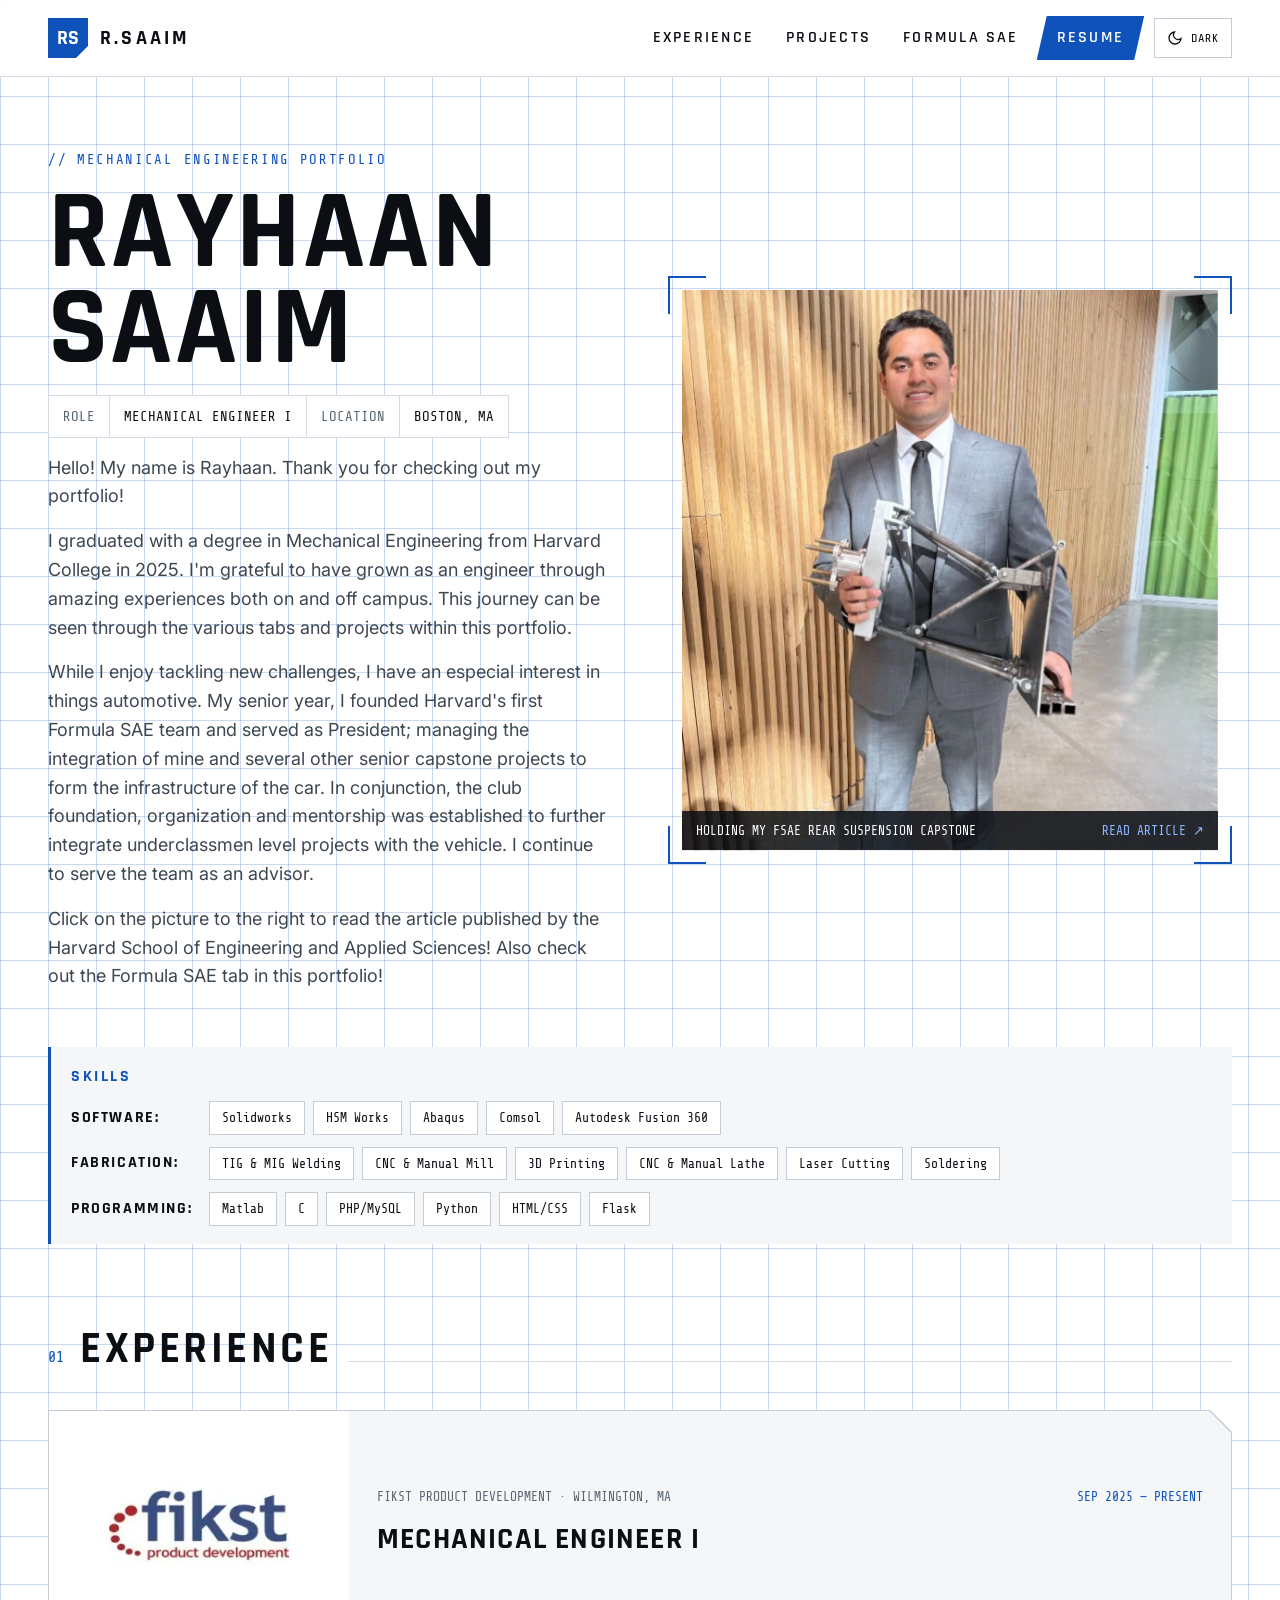
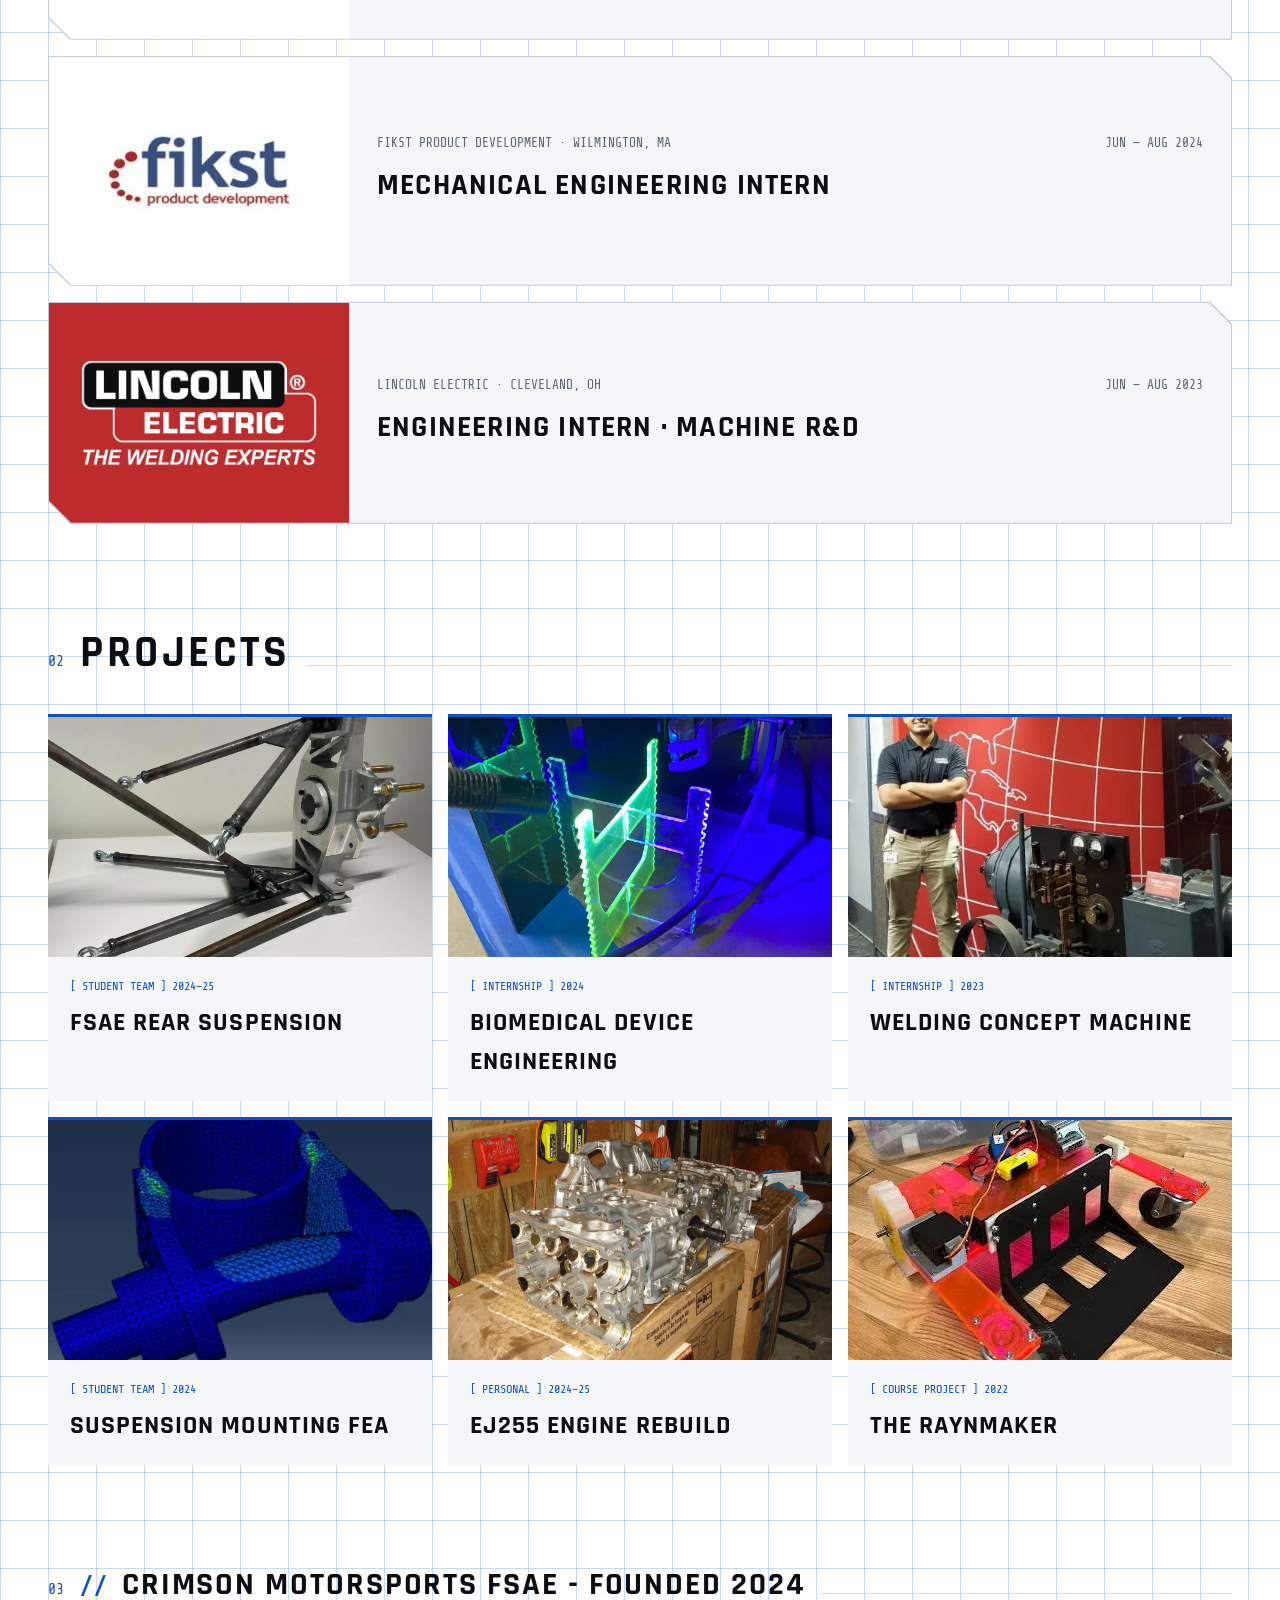
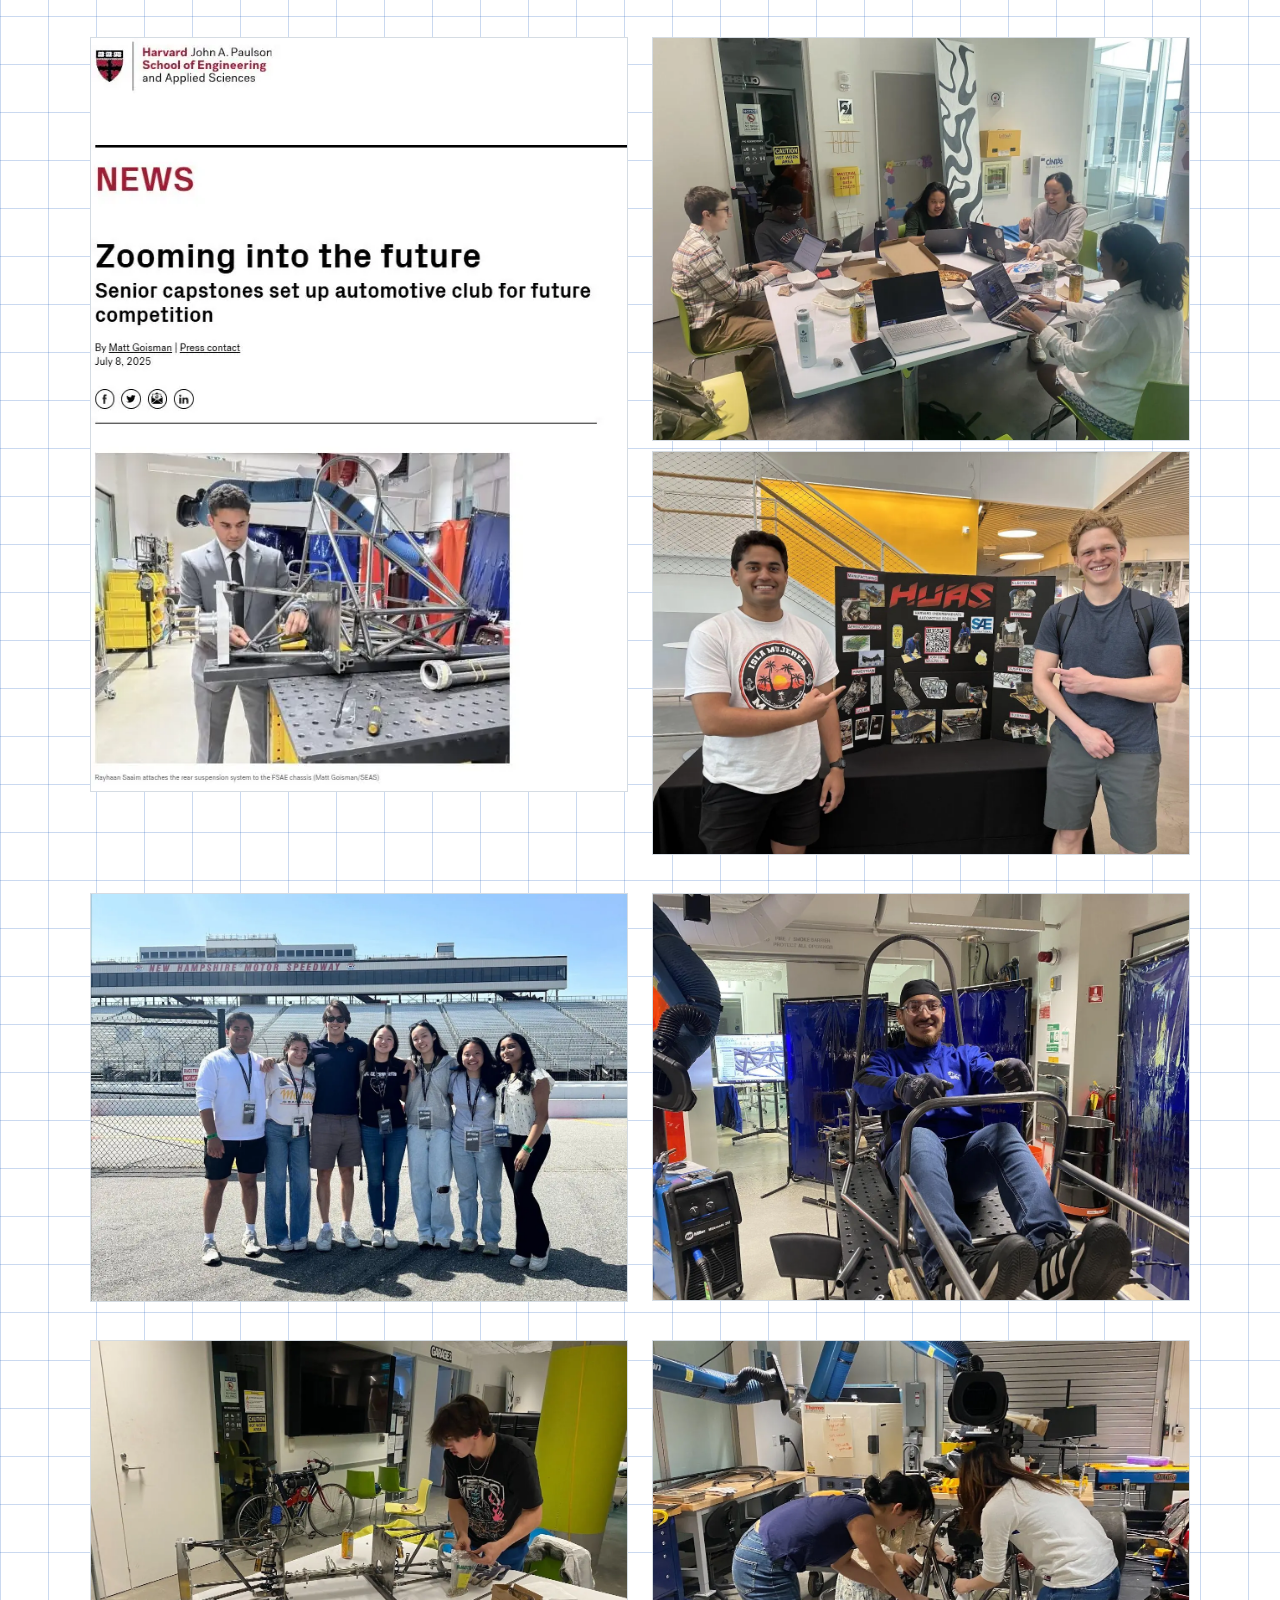
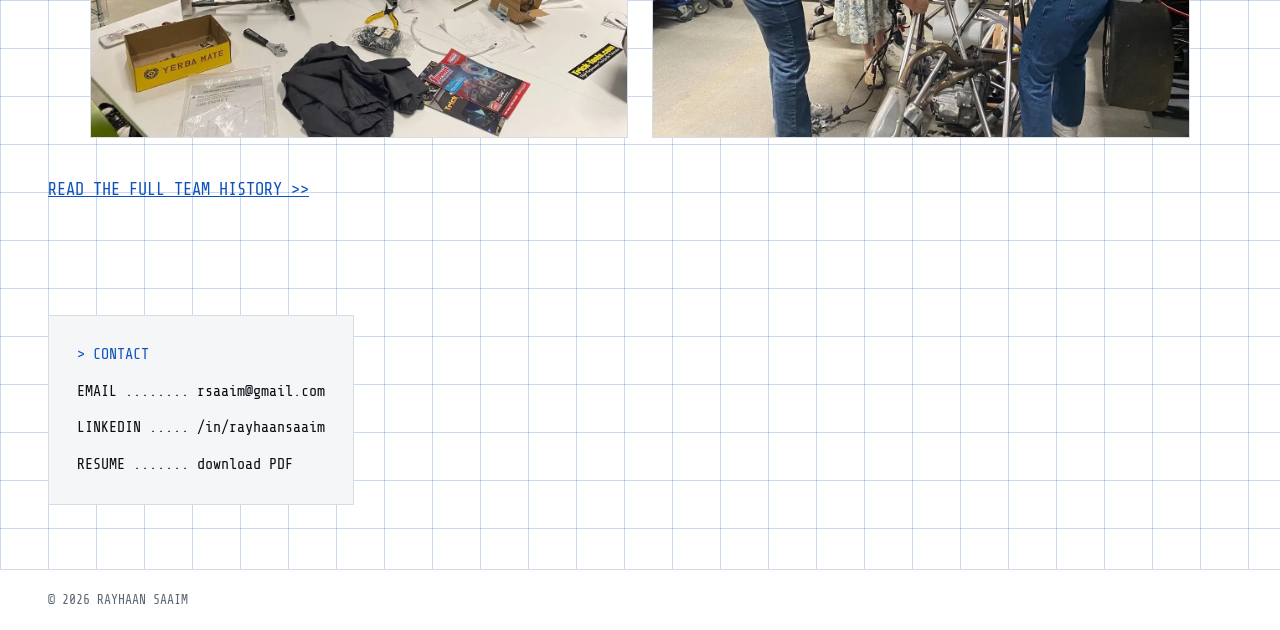
==== commit 2c9dd10d: "Update project card hover text Co-Authored-By: Claude Opus 5.5 <noreply@anthropic.com> Claude-Sessio" ====
--- a/index.html
+++ b/index.html
@@ -70,13 +70,13 @@
     <div class="cards" style="grid-template-columns: repeat(auto-fit, minmax(min(100%, 290px), 1fr))">
       <a class="card reveal" href="projects/fsae-suspension.html"><div class="card-media"><img src="assets/img/thumbs/fsae.webp" alt="FSAE rear suspension upright and hub" loading="lazy"><ul class="card-spec" aria-hidden="true"><li><span class="k">LAYOUT</span><span class="v">DOUBLE WISHBONE PUSHROD</span></li><li><span class="k">CAD</span><span class="v">SOLIDWORKS · MATLAB</span></li><li><span class="k">MFG</span><span class="v">LATHE · MILL · WATERJET · TIG</span></li></ul></div>
         <div class="card-body"><span class="tag-line">[ STUDENT TEAM ] 2024–25</span><h3>FSAE Rear Suspension</h3></div></a>
-      <a class="card reveal" href="projects/fikst-2024.html"><div class="card-media"><img src="assets/img/site/home/home_10_biomedical-device-engineering.webp" alt="Biomedical device engineering at Fikst" loading="lazy"><ul class="card-spec" aria-hidden="true"><li><span class="k">SCOPE</span><span class="v">TEST FIXTURES · TOOLING</span></li><li><span class="k">DFM</span><span class="v">INJECTION-MOLDED WEAR PAD</span></li><li><span class="k">CAD</span><span class="v">SOLIDWORKS · DRAWINGS</span></li></ul></div>
+      <a class="card reveal" href="projects/fikst-2024.html"><div class="card-media"><img src="assets/img/site/home/home_10_biomedical-device-engineering.webp" alt="Biomedical device engineering at Fikst" loading="lazy"><ul class="card-spec" aria-hidden="true"><li><span class="k">SCOPE</span><span class="v">TEST FIXTURES · PROTOTYPING · TOOLING</span></li><li><span class="k">SKILLS</span><span class="v">SOLIDWORKS · DRAWINGS · DATA ACQUISITION</span></li></ul></div>
         <div class="card-body"><span class="tag-line">[ INTERNSHIP ] 2024</span><h3>Biomedical Device Engineering</h3></div></a>
-      <a class="card reveal" href="projects/lincoln.html"><div class="card-media"><img src="assets/img/thumbs/welding.webp" alt="Rayhaan at Lincoln Electric" loading="lazy"><ul class="card-spec" aria-hidden="true"><li><span class="k">SCOPE</span><span class="v">MACHINE CONVERSION</span></li><li><span class="k">SWAP</span><span class="v">BRUSHLESS MOTOR · PCB</span></li><li><span class="k">BUILT</span><span class="v">AUTO IDLE · PORTABILITY KIT</span></li></ul></div>
+      <a class="card reveal" href="projects/lincoln.html"><div class="card-media"><img src="assets/img/thumbs/welding.webp" alt="Rayhaan at Lincoln Electric" loading="lazy"><ul class="card-spec" aria-hidden="true"><li><span class="k">SCOPE</span><span class="v">MACHINE CONVERSION</span></li><li><span class="k">SWAP</span><span class="v">BRUSHLESS MOTOR · PCB</span></li><li><span class="k">BUILT</span><span class="v">WIRING SCHEMATICS · PORTABILITY KIT</span></li></ul></div>
         <div class="card-body"><span class="tag-line">[ INTERNSHIP ] 2023</span><h3>Welding Concept Machine</h3></div></a>
       <a class="card reveal" href="projects/fea.html"><div class="card-media"><img src="assets/img/thumbs/fea.webp" alt="Von Mises stress plot of the suspension mounting tab" loading="lazy"><ul class="card-spec" aria-hidden="true"><li><span class="k">TOOLS</span><span class="v">MATLAB · ABAQUS</span></li><li><span class="k">RESULT</span><span class="v">7.3% LIGHTER @ SF 2.0</span></li><li><span class="k">SWEEP</span><span class="v">25 STEPS · ~50K ELEMENTS</span></li></ul></div>
         <div class="card-body"><span class="tag-line">[ STUDENT TEAM ] 2024</span><h3>Suspension Mounting FEA</h3></div></a>
-      <a class="card reveal" href="projects/ej255.html"><div class="card-media"><img src="assets/img/thumbs/ej255.webp" alt="Assembled EJ255 short block and heads" loading="lazy"><ul class="card-spec" aria-hidden="true"><li><span class="k">DONOR</span><span class="v">2005 OUTBACK 2.5 XT</span></li><li><span class="k">WORK</span><span class="v">BEARINGS · VALVES · HONE</span></li><li><span class="k">TARGET</span><span class="v">2007 SUBARU WRX</span></li></ul></div>
+      <a class="card reveal" href="projects/ej255.html"><div class="card-media"><img src="assets/img/thumbs/ej255.webp" alt="Assembled EJ255 short block and heads" loading="lazy"><ul class="card-spec" aria-hidden="true"><li><span class="k">DONOR</span><span class="v">SUBARU OUTBACK 2.5 XT</span></li><li><span class="k">YEAR</span><span class="v">2005</span></li><li><span class="k">WORK</span><span class="v">BEARINGS · VALVES · HONE</span></li></ul></div>
         <div class="card-body"><span class="tag-line">[ PERSONAL ] 2024–25</span><h3>EJ255 Engine Rebuild</h3></div></a>
       <a class="card reveal" href="projects/raynmaker.html"><div class="card-media"><img src="assets/img/thumbs/raynmaker.webp" alt="The RaynMaker remote control robot" loading="lazy"><ul class="card-spec" aria-hidden="true"><li><span class="k">CAD</span><span class="v">SOLIDWORKS</span></li><li><span class="k">MFG</span><span class="v">LASER · MILL · 3D PRINT · MOLD</span></li><li><span class="k">DRIVE</span><span class="v">REAR WHEELS · SERVO SCOOP</span></li></ul></div>
         <div class="card-body"><span class="tag-line">[ COURSE PROJECT ] 2022</span><h3>The RaynMaker</h3></div></a>
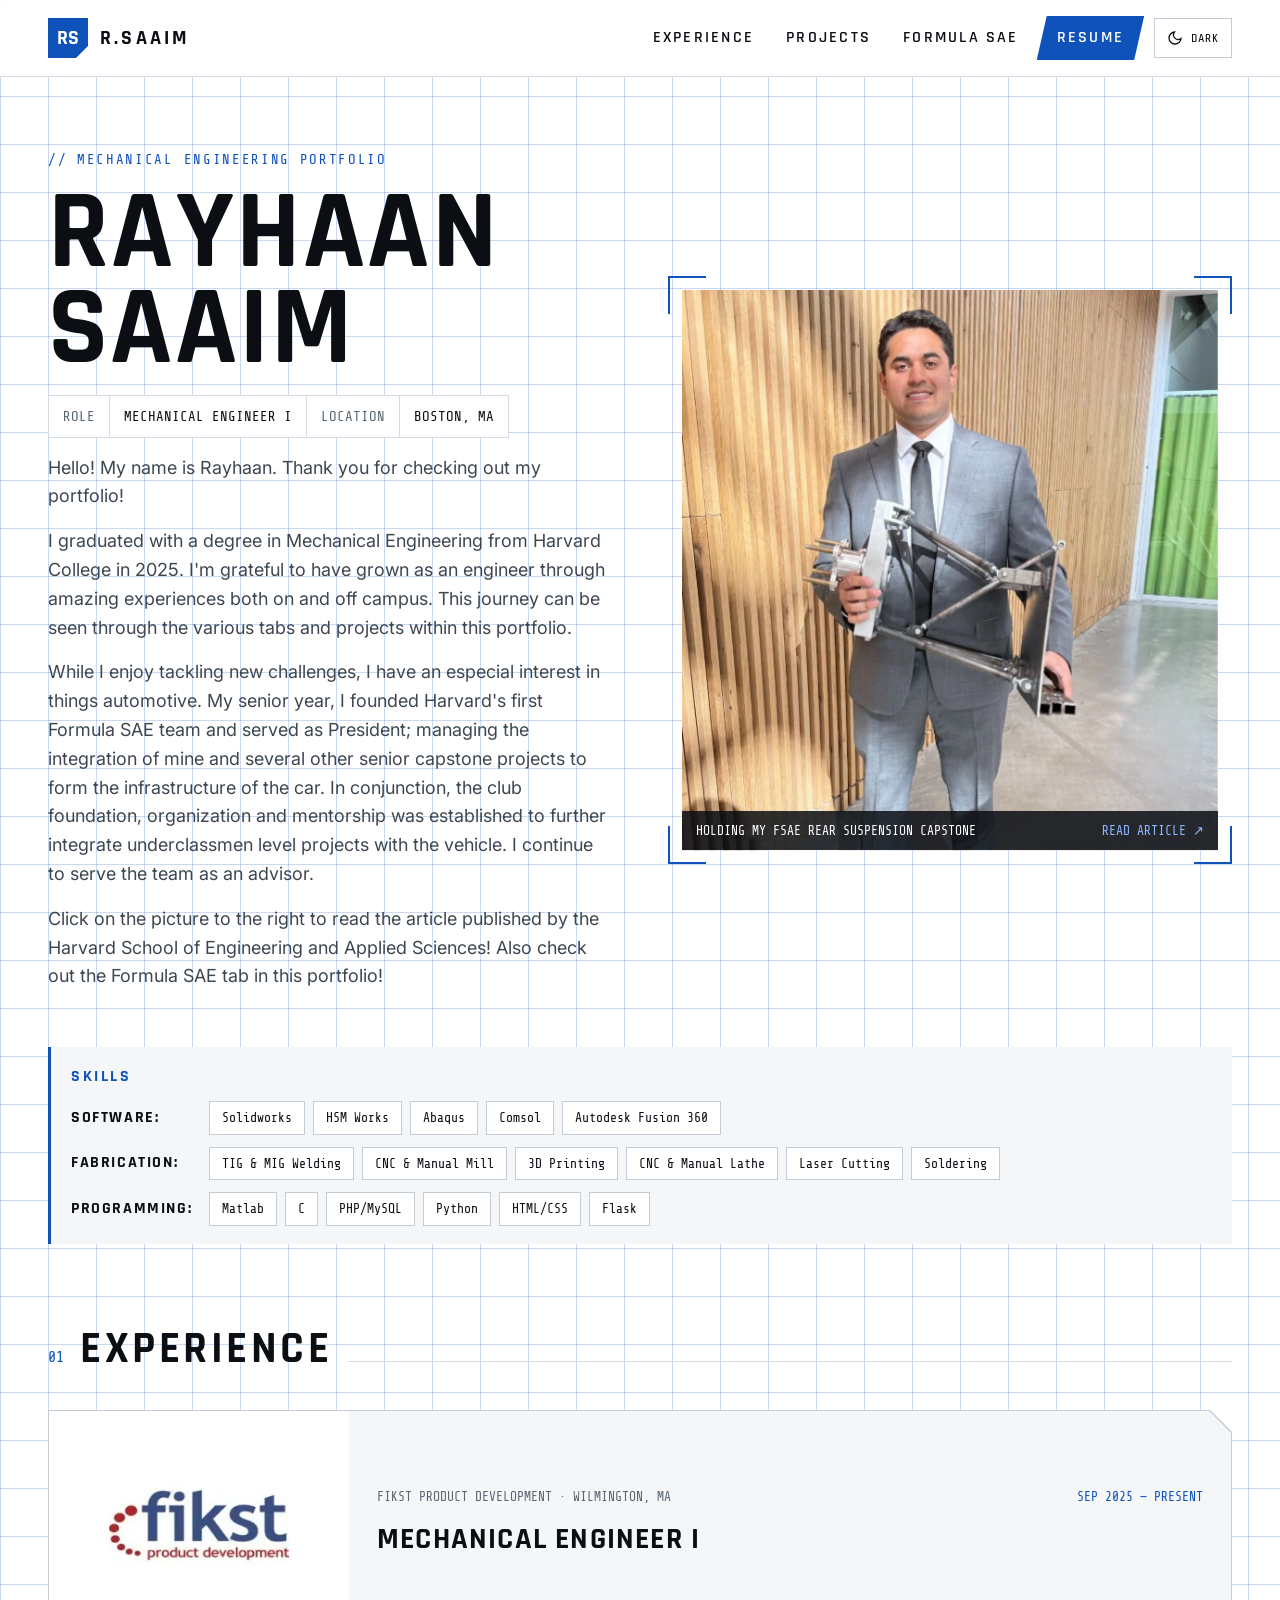
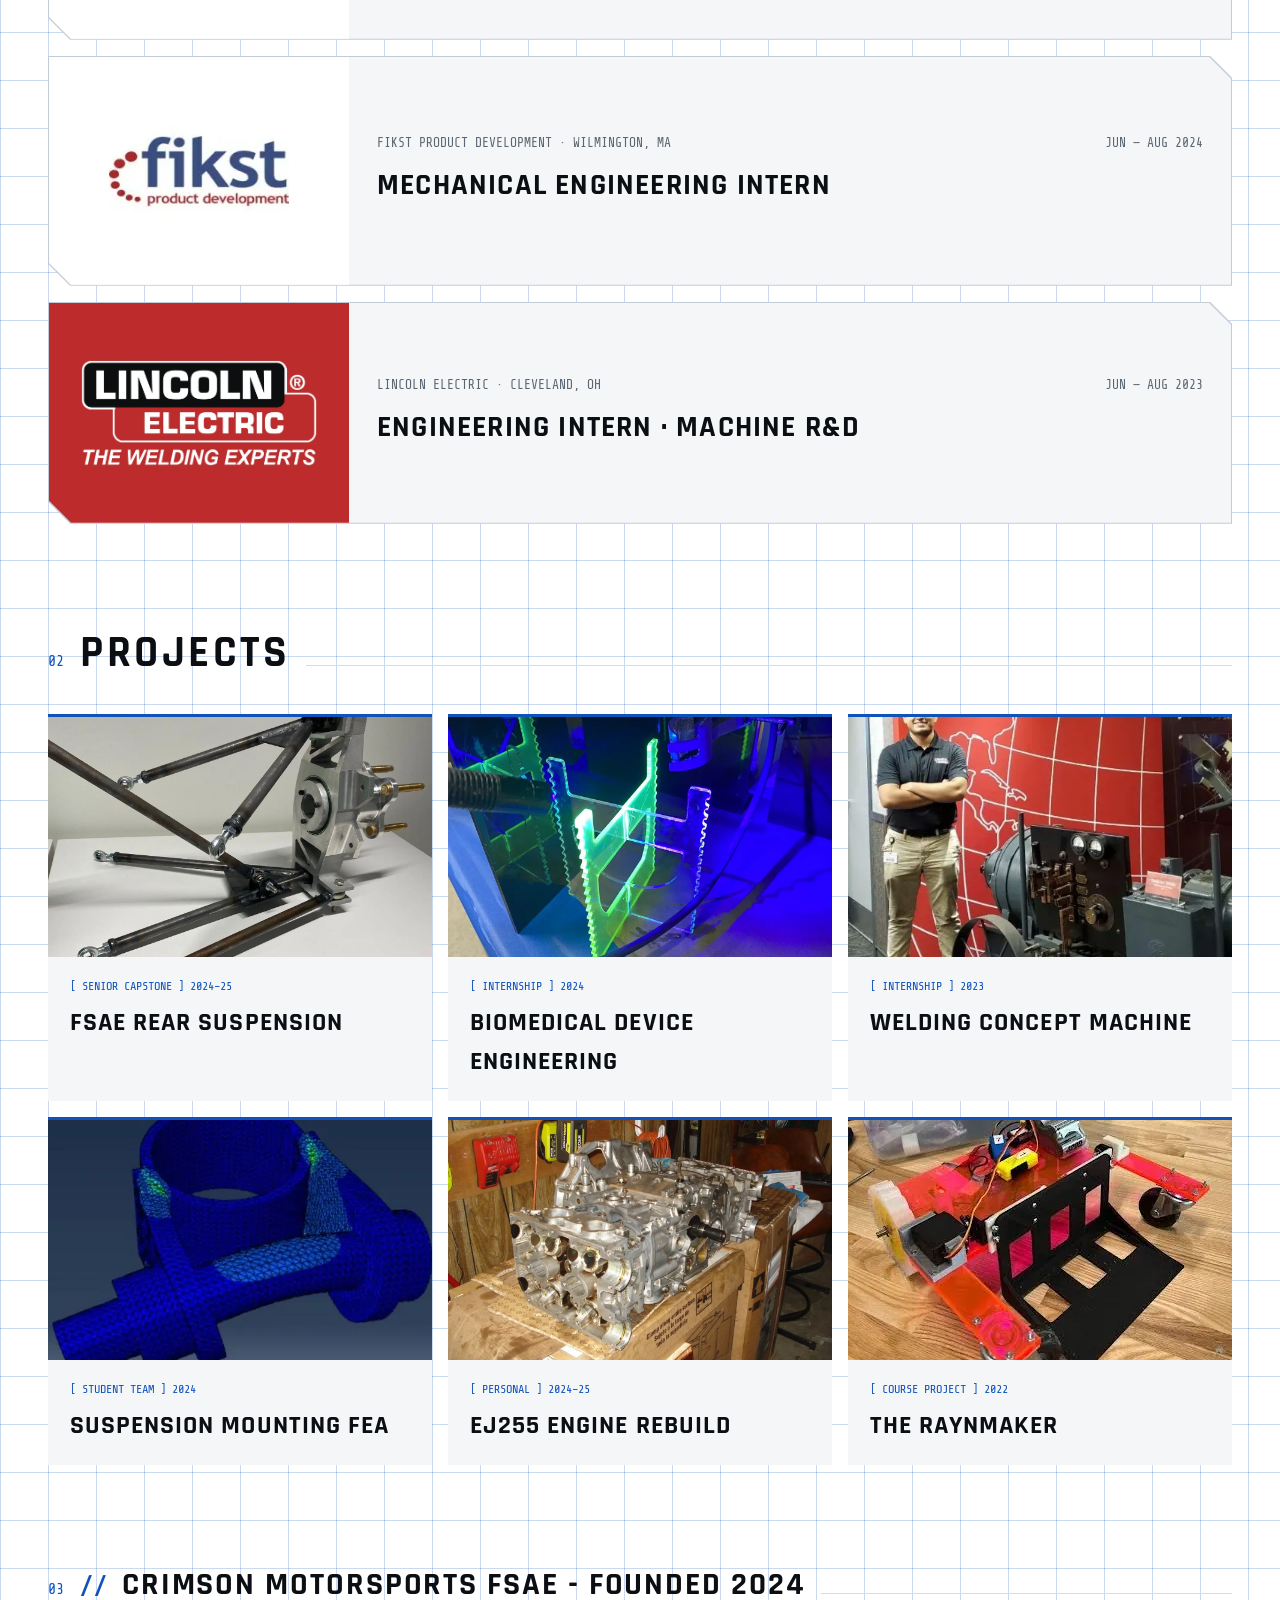
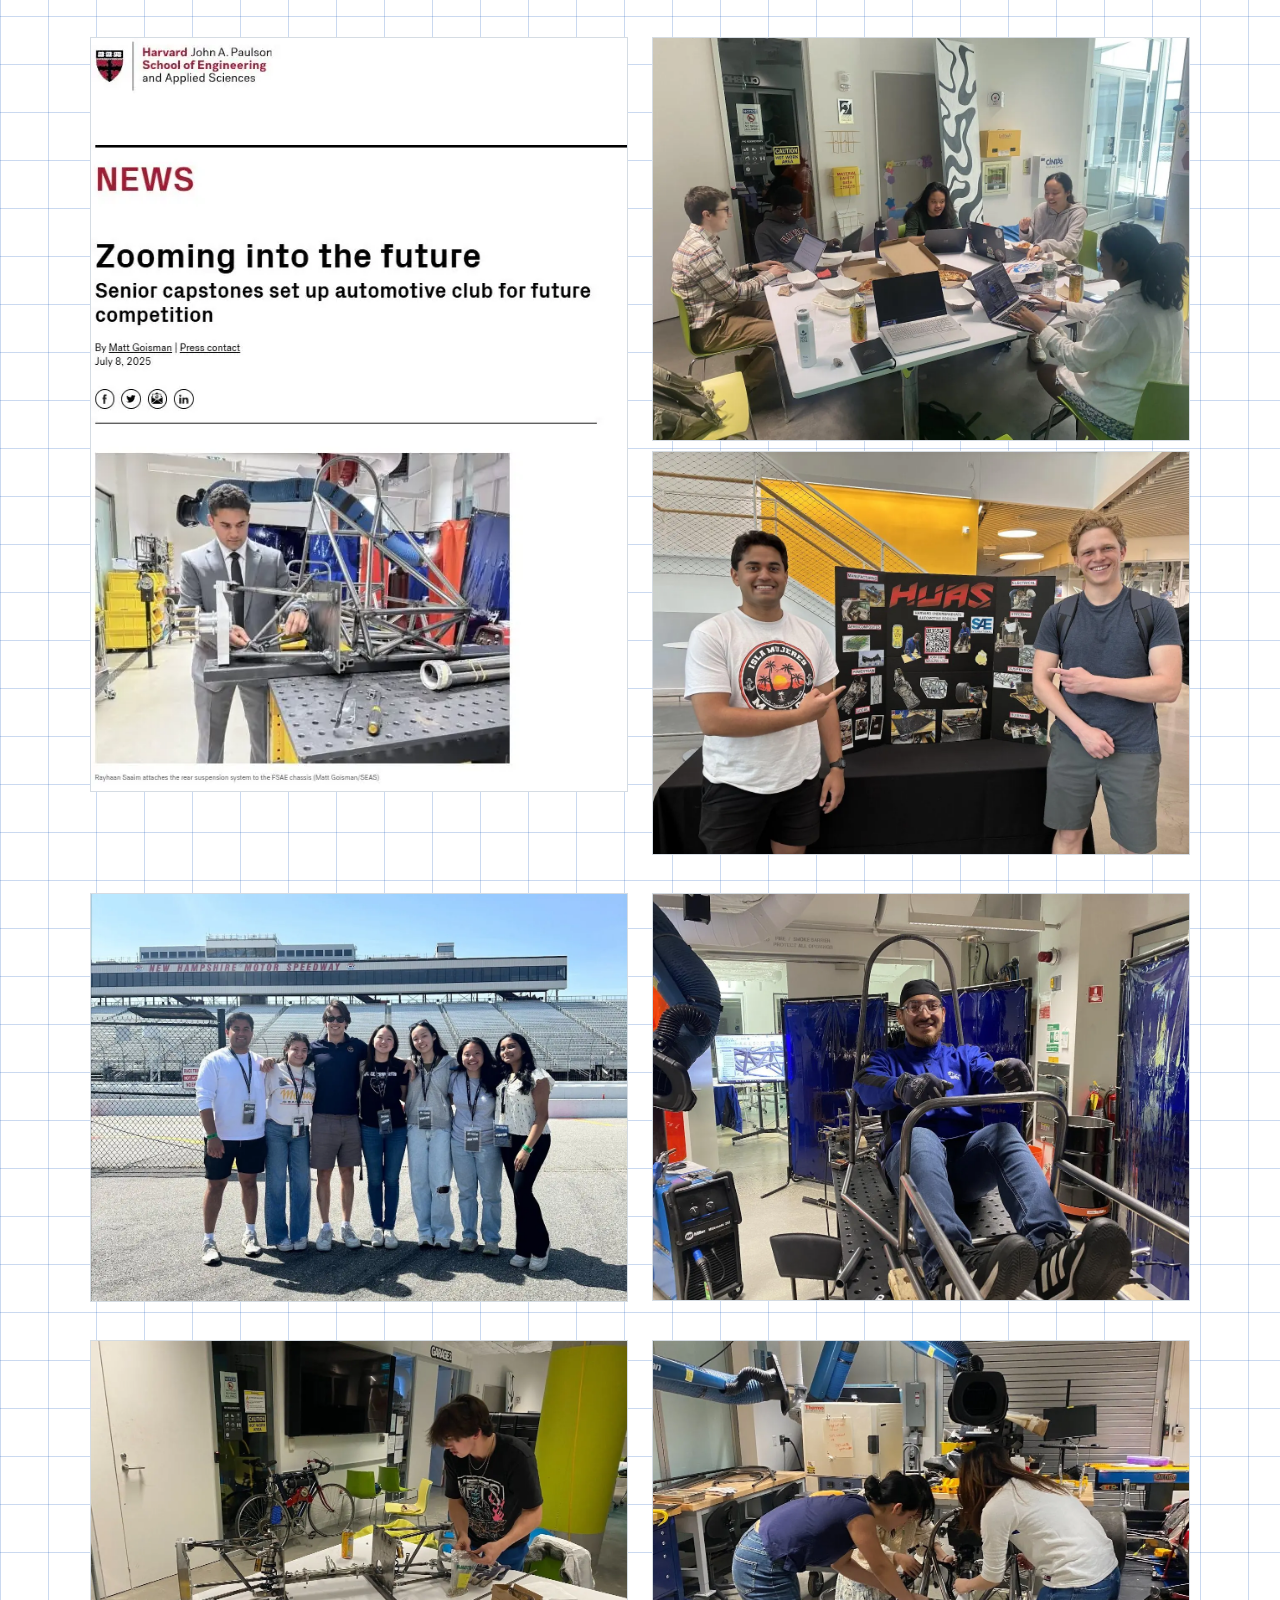
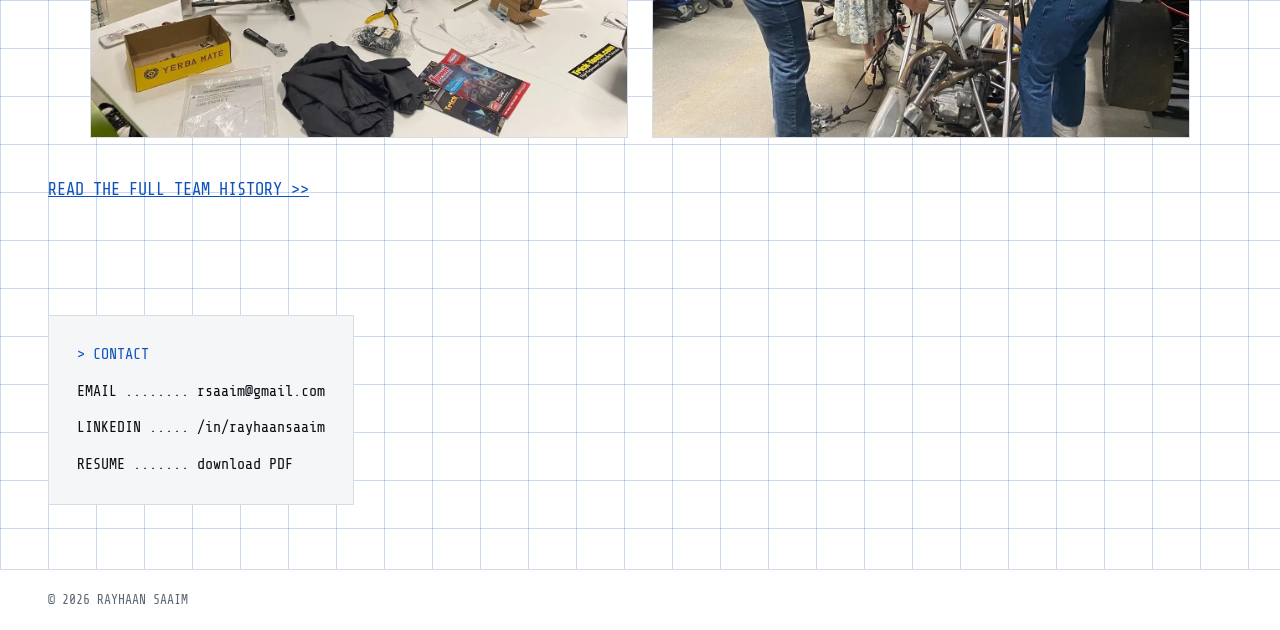
==== commit 317a423e: "FSAE card tag: Senior Capstone Co-Authored-By: Claude Opus 5.5 <noreply@anthropic.com> Claude-Sessio" ====
--- a/index.html
+++ b/index.html
@@ -69,7 +69,7 @@
     <div class="section-head"><span class="num">02</span><h2>Projects</h2><span class="rule" aria-hidden="true"></span></div>
     <div class="cards" style="grid-template-columns: repeat(auto-fit, minmax(min(100%, 290px), 1fr))">
       <a class="card reveal" href="projects/fsae-suspension.html"><div class="card-media"><img src="assets/img/thumbs/fsae.webp" alt="FSAE rear suspension upright and hub" loading="lazy"><ul class="card-spec" aria-hidden="true"><li><span class="k">LAYOUT</span><span class="v">DOUBLE WISHBONE PUSHROD</span></li><li><span class="k">CAD</span><span class="v">SOLIDWORKS · MATLAB</span></li><li><span class="k">MFG</span><span class="v">LATHE · MILL · WATERJET · TIG</span></li></ul></div>
-        <div class="card-body"><span class="tag-line">[ STUDENT TEAM ] 2024–25</span><h3>FSAE Rear Suspension</h3></div></a>
+        <div class="card-body"><span class="tag-line">[ SENIOR CAPSTONE ] 2024–25</span><h3>FSAE Rear Suspension</h3></div></a>
       <a class="card reveal" href="projects/fikst-2024.html"><div class="card-media"><img src="assets/img/site/home/home_10_biomedical-device-engineering.webp" alt="Biomedical device engineering at Fikst" loading="lazy"><ul class="card-spec" aria-hidden="true"><li><span class="k">SCOPE</span><span class="v">TEST FIXTURES · PROTOTYPING · TOOLING</span></li><li><span class="k">SKILLS</span><span class="v">SOLIDWORKS · DRAWINGS · DATA ACQUISITION</span></li></ul></div>
         <div class="card-body"><span class="tag-line">[ INTERNSHIP ] 2024</span><h3>Biomedical Device Engineering</h3></div></a>
       <a class="card reveal" href="projects/lincoln.html"><div class="card-media"><img src="assets/img/thumbs/welding.webp" alt="Rayhaan at Lincoln Electric" loading="lazy"><ul class="card-spec" aria-hidden="true"><li><span class="k">SCOPE</span><span class="v">MACHINE CONVERSION</span></li><li><span class="k">SWAP</span><span class="v">BRUSHLESS MOTOR · PCB</span></li><li><span class="k">BUILT</span><span class="v">WIRING SCHEMATICS · PORTABILITY KIT</span></li></ul></div>
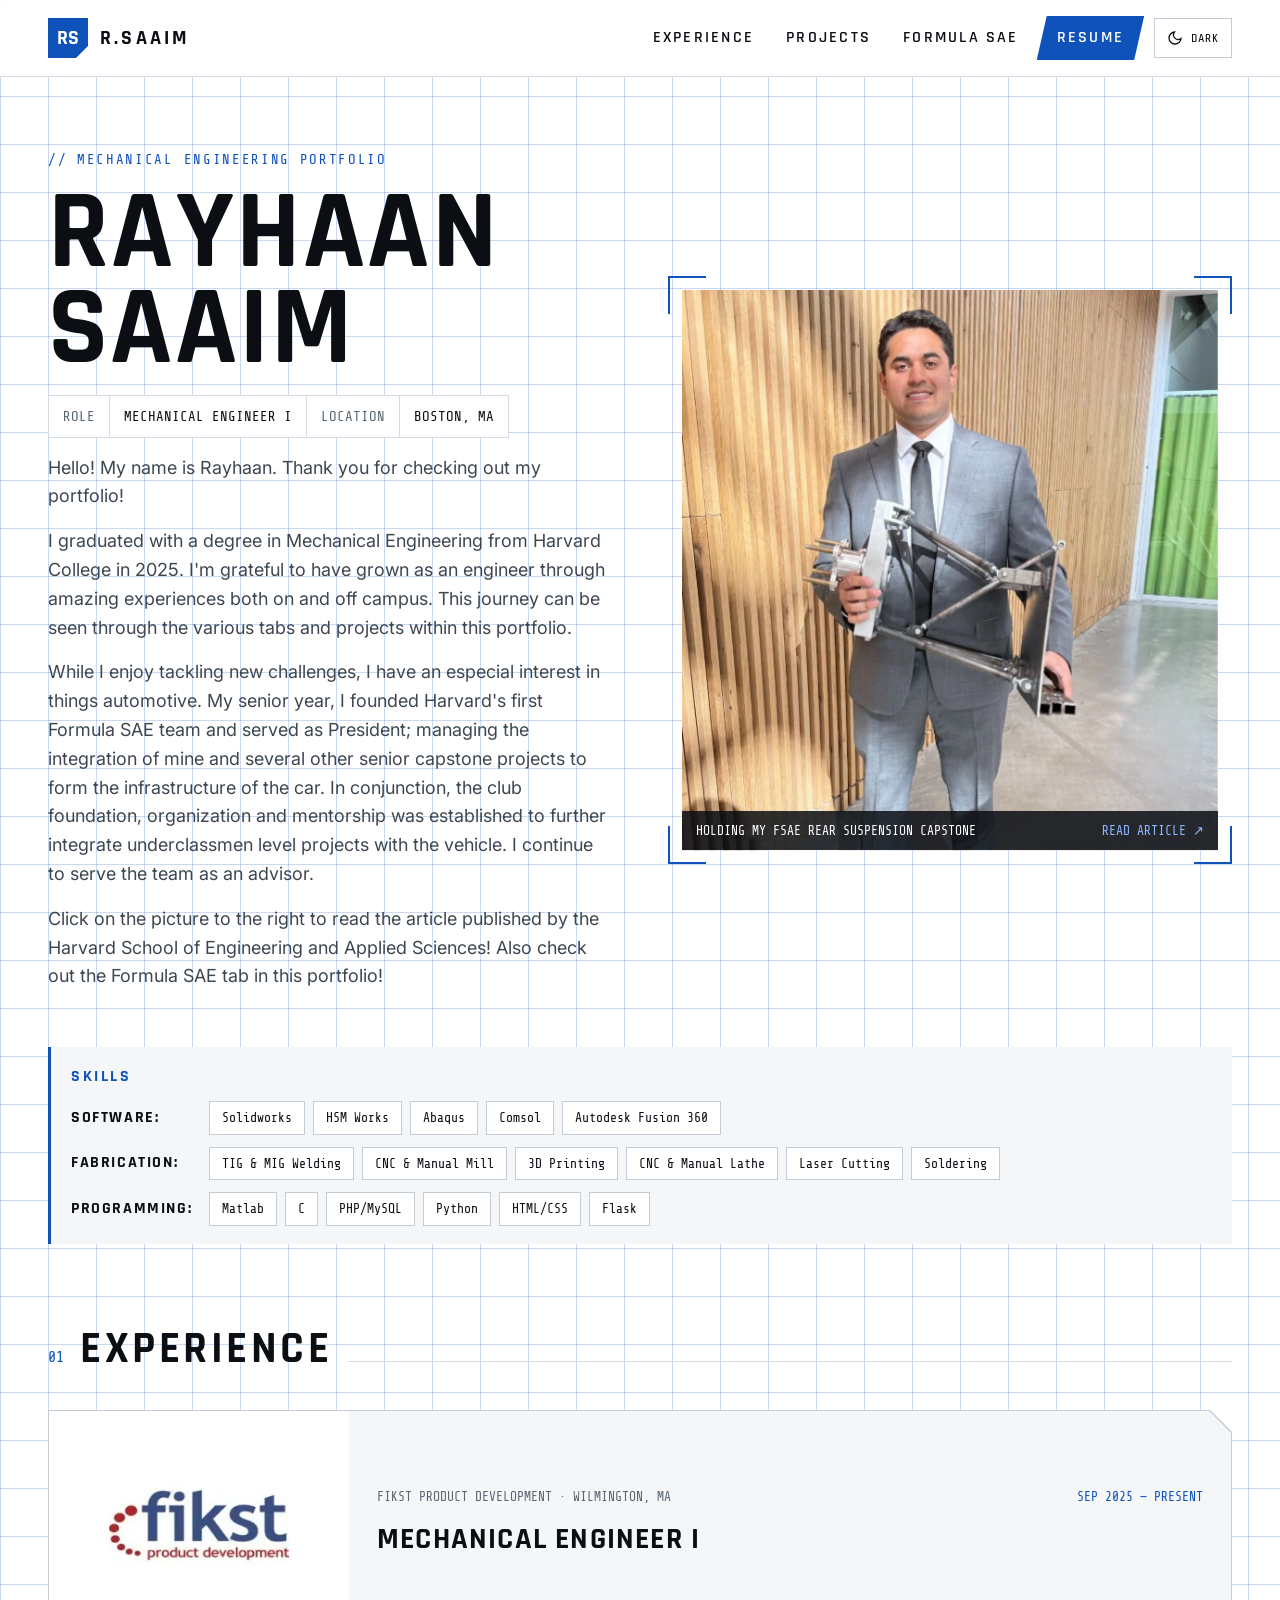
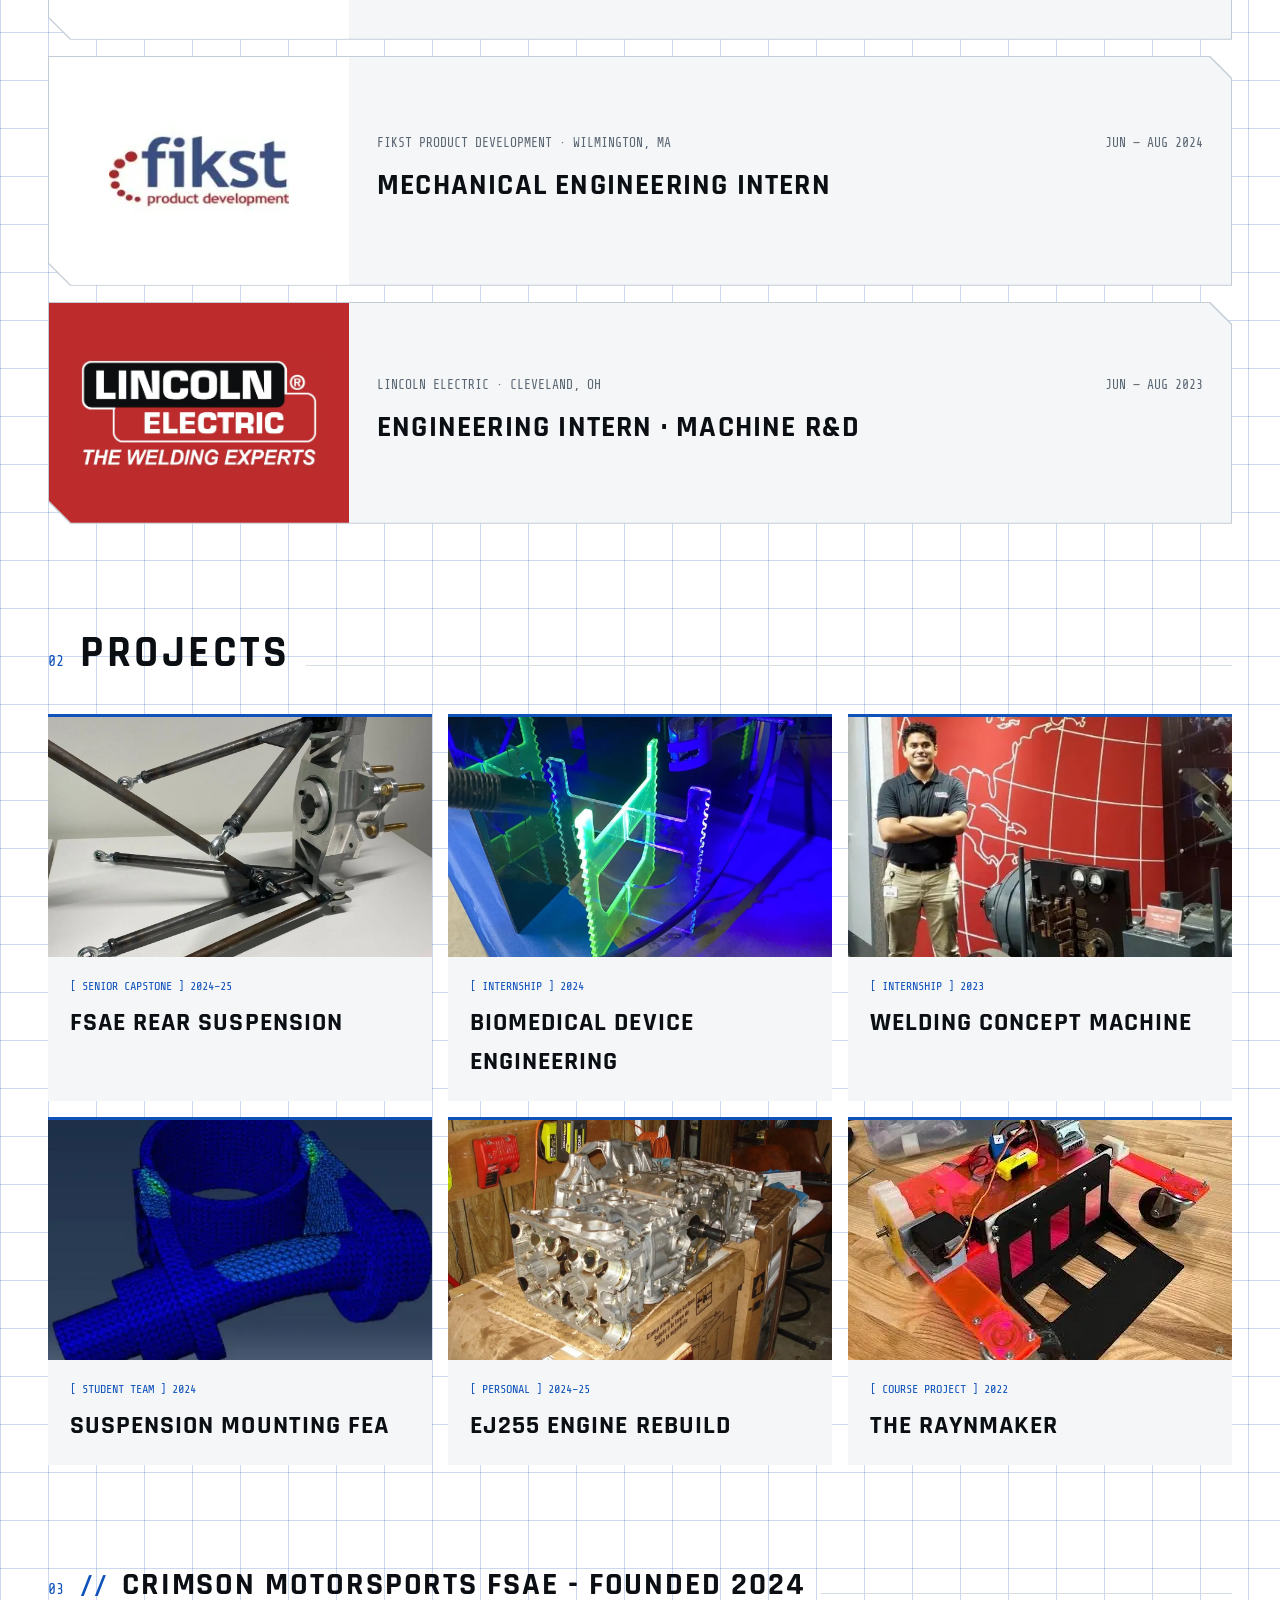
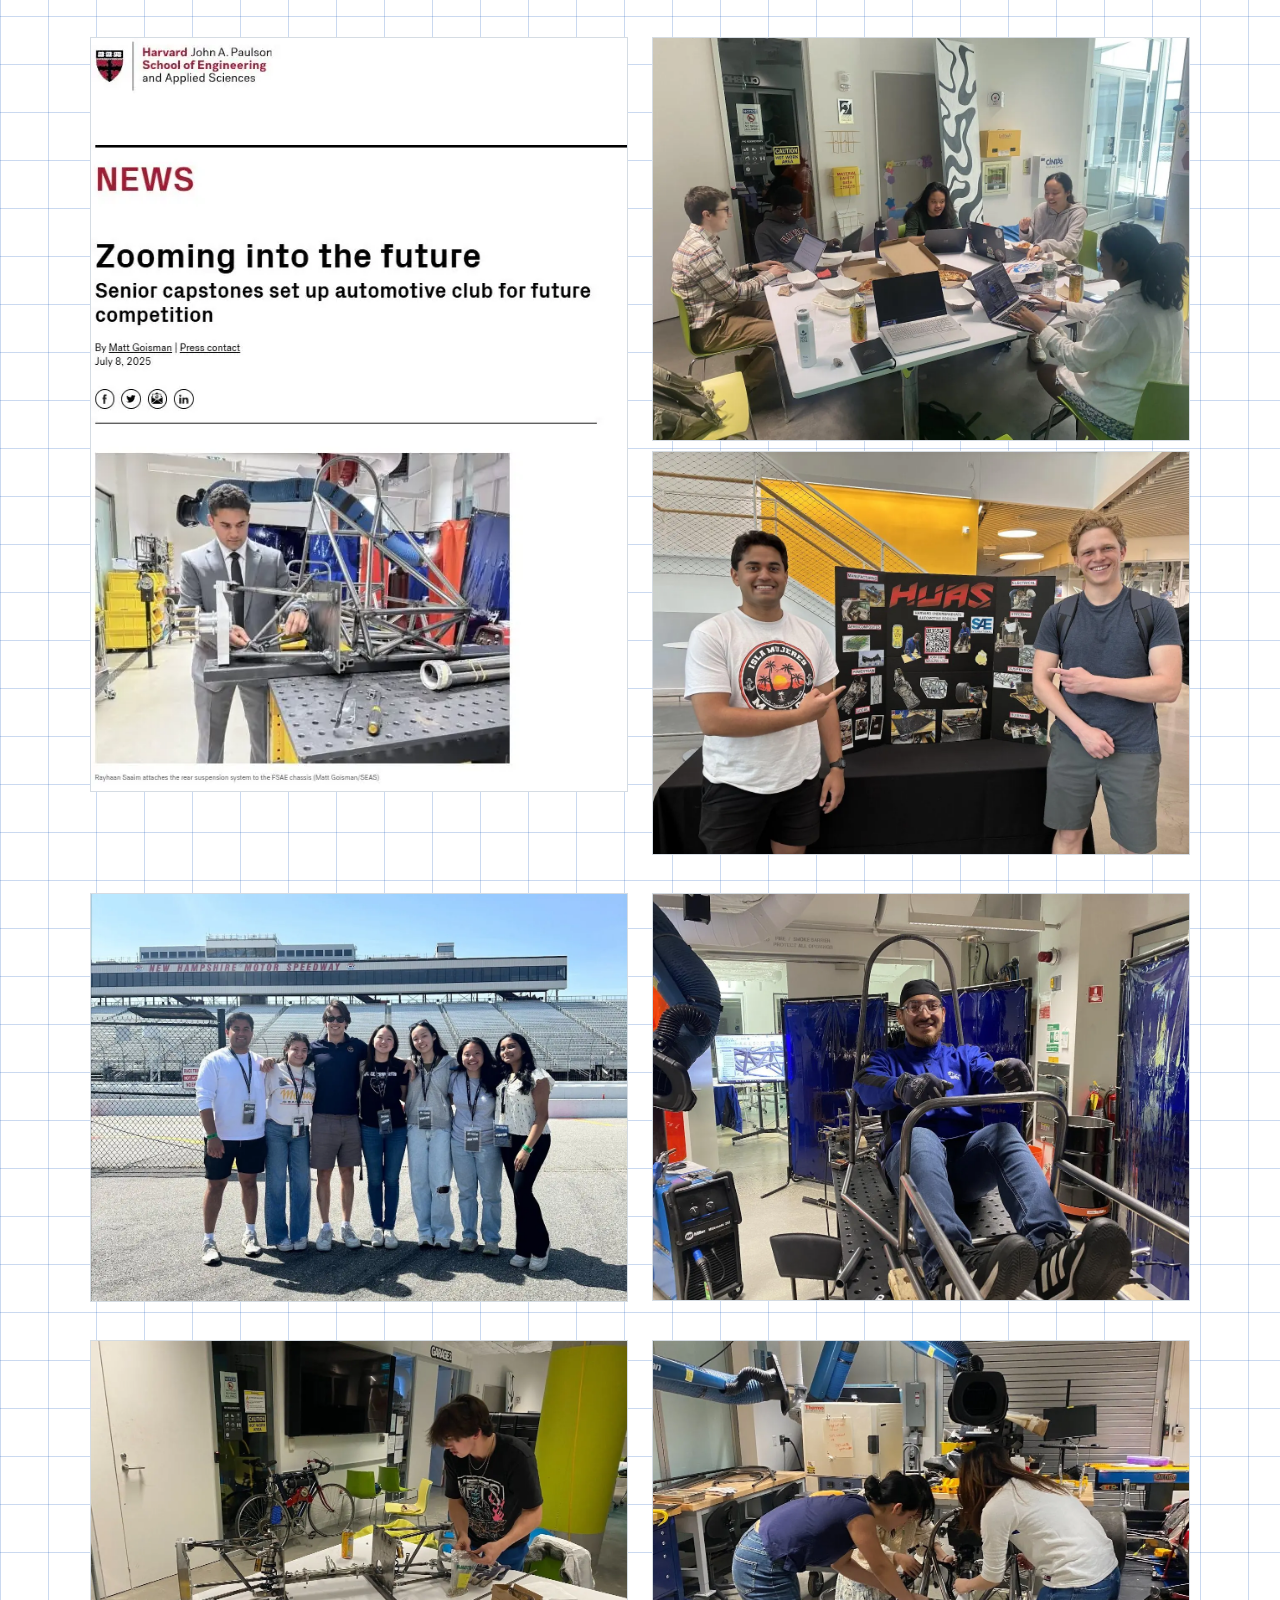
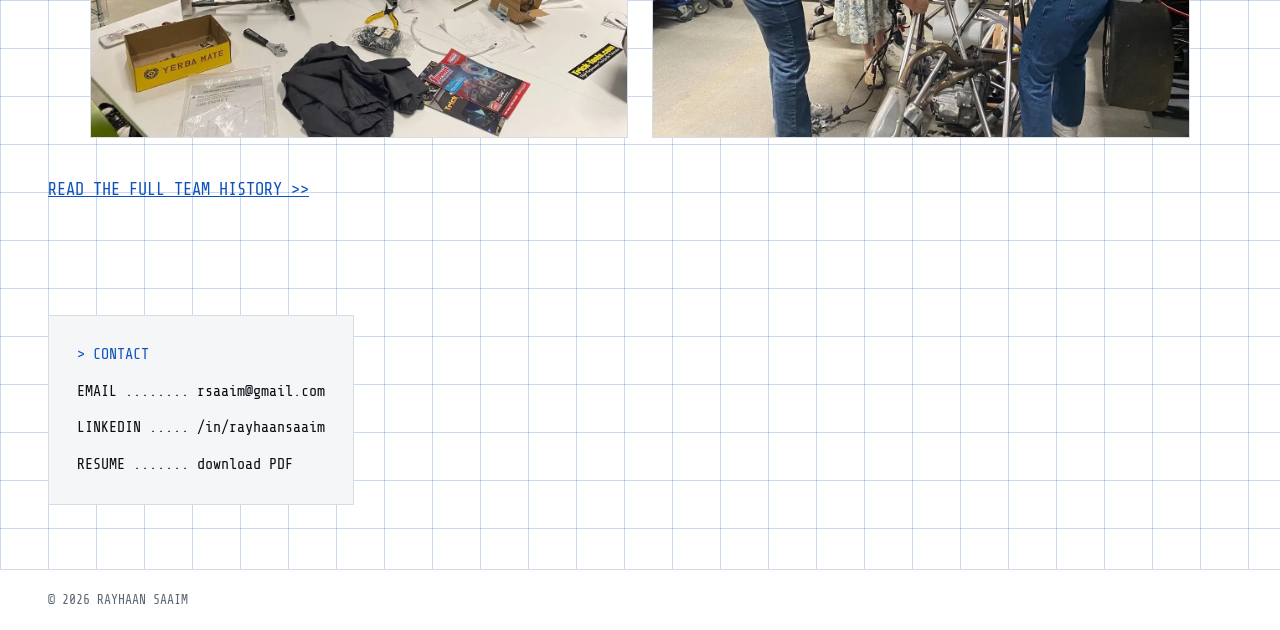
==== commit 820bf73e: "Welding card photo: anchor to top so head isn't cropped on phones Co-Authored-By: Claude Opus 5.5 <n" ====
--- a/index.html
+++ b/index.html
@@ -72,7 +72,7 @@
         <div class="card-body"><span class="tag-line">[ SENIOR CAPSTONE ] 2024–25</span><h3>FSAE Rear Suspension</h3></div></a>
       <a class="card reveal" href="projects/fikst-2024.html"><div class="card-media"><img src="assets/img/site/home/home_10_biomedical-device-engineering.webp" alt="Biomedical device engineering at Fikst" loading="lazy"><ul class="card-spec" aria-hidden="true"><li><span class="k">SCOPE</span><span class="v">TEST FIXTURES · PROTOTYPING · TOOLING</span></li><li><span class="k">SKILLS</span><span class="v">SOLIDWORKS · DRAWINGS · DATA ACQUISITION</span></li></ul></div>
         <div class="card-body"><span class="tag-line">[ INTERNSHIP ] 2024</span><h3>Biomedical Device Engineering</h3></div></a>
-      <a class="card reveal" href="projects/lincoln.html"><div class="card-media"><img src="assets/img/thumbs/welding.webp" alt="Rayhaan at Lincoln Electric" loading="lazy"><ul class="card-spec" aria-hidden="true"><li><span class="k">SCOPE</span><span class="v">MACHINE CONVERSION</span></li><li><span class="k">SWAP</span><span class="v">BRUSHLESS MOTOR · PCB</span></li><li><span class="k">BUILT</span><span class="v">WIRING SCHEMATICS · PORTABILITY KIT</span></li></ul></div>
+      <a class="card reveal" href="projects/lincoln.html"><div class="card-media"><img src="assets/img/thumbs/welding.webp" alt="Rayhaan at Lincoln Electric" loading="lazy" style="object-position:center top"><ul class="card-spec" aria-hidden="true"><li><span class="k">SCOPE</span><span class="v">MACHINE CONVERSION</span></li><li><span class="k">SWAP</span><span class="v">BRUSHLESS MOTOR · PCB</span></li><li><span class="k">BUILT</span><span class="v">WIRING SCHEMATICS · PORTABILITY KIT</span></li></ul></div>
         <div class="card-body"><span class="tag-line">[ INTERNSHIP ] 2023</span><h3>Welding Concept Machine</h3></div></a>
       <a class="card reveal" href="projects/fea.html"><div class="card-media"><img src="assets/img/thumbs/fea.webp" alt="Von Mises stress plot of the suspension mounting tab" loading="lazy"><ul class="card-spec" aria-hidden="true"><li><span class="k">TOOLS</span><span class="v">MATLAB · ABAQUS</span></li><li><span class="k">RESULT</span><span class="v">7.3% LIGHTER @ SF 2.0</span></li><li><span class="k">SWEEP</span><span class="v">25 STEPS · ~50K ELEMENTS</span></li></ul></div>
         <div class="card-body"><span class="tag-line">[ STUDENT TEAM ] 2024</span><h3>Suspension Mounting FEA</h3></div></a>
